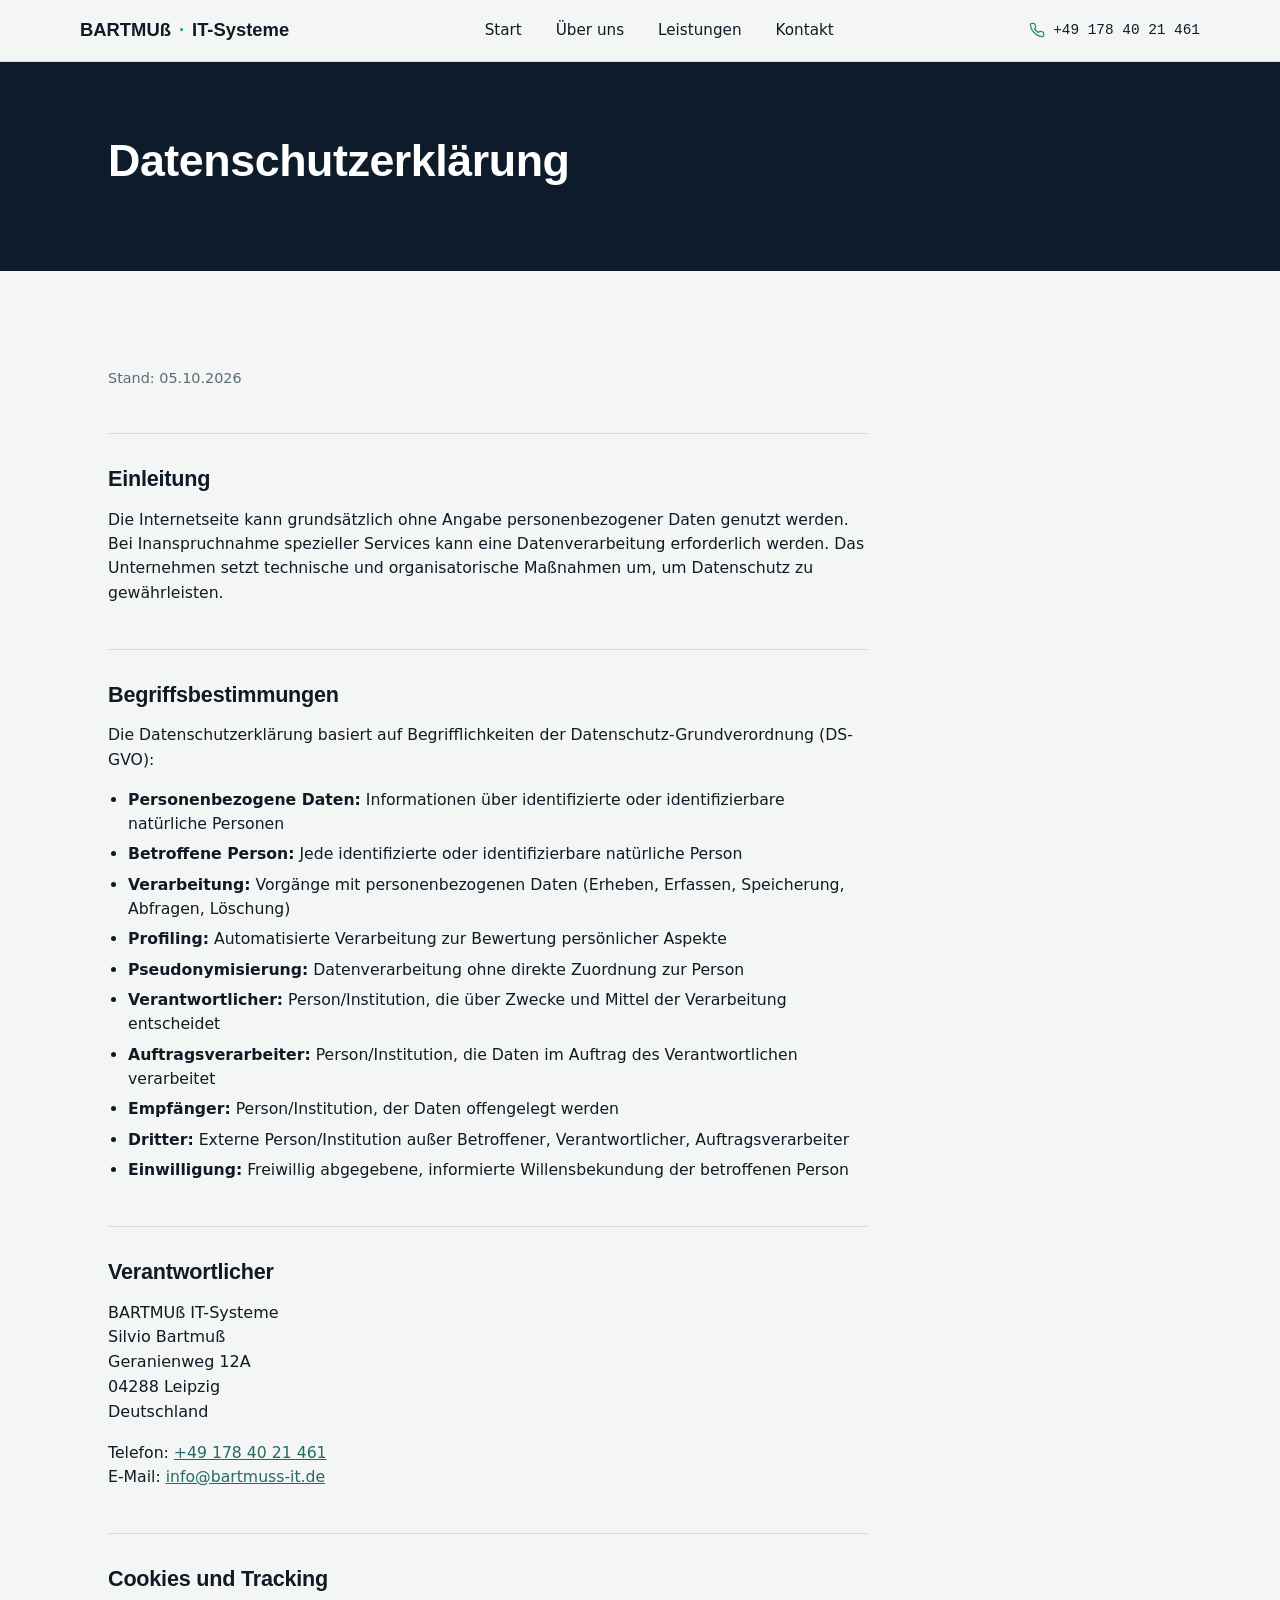
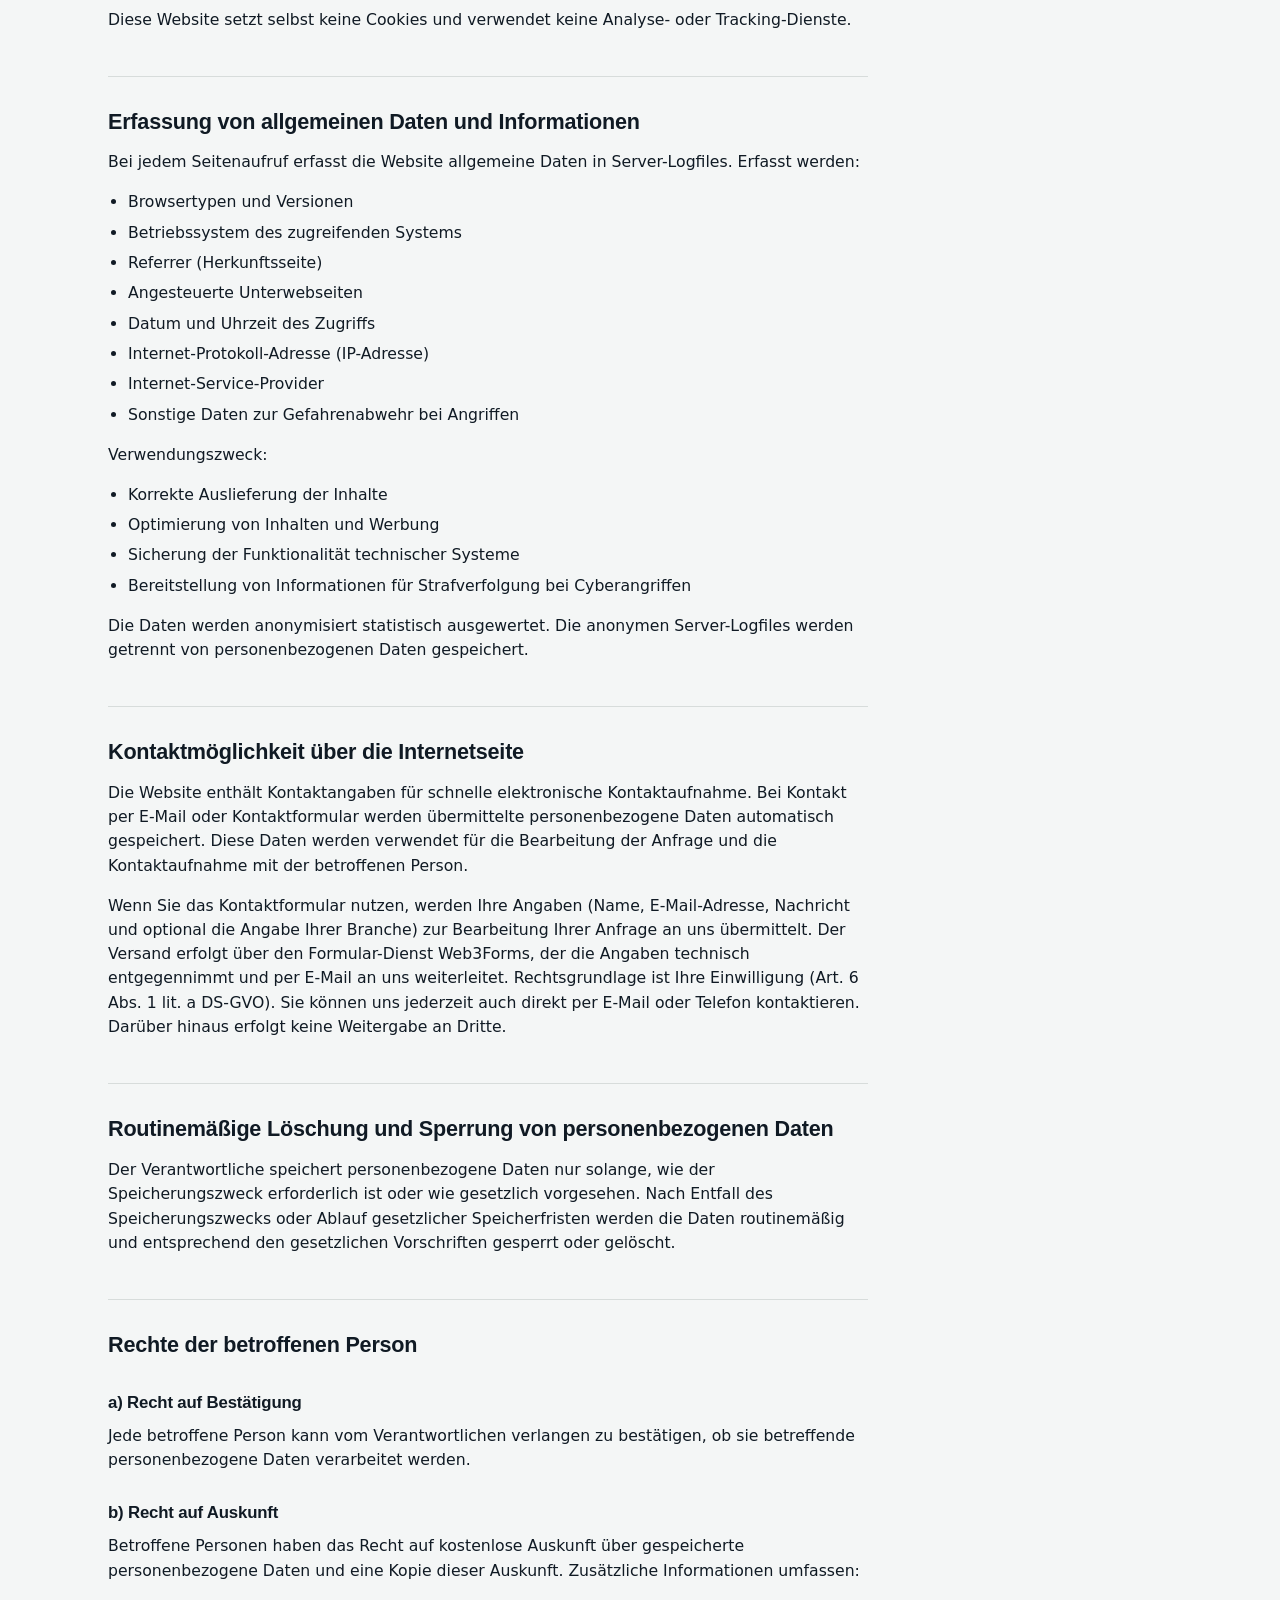
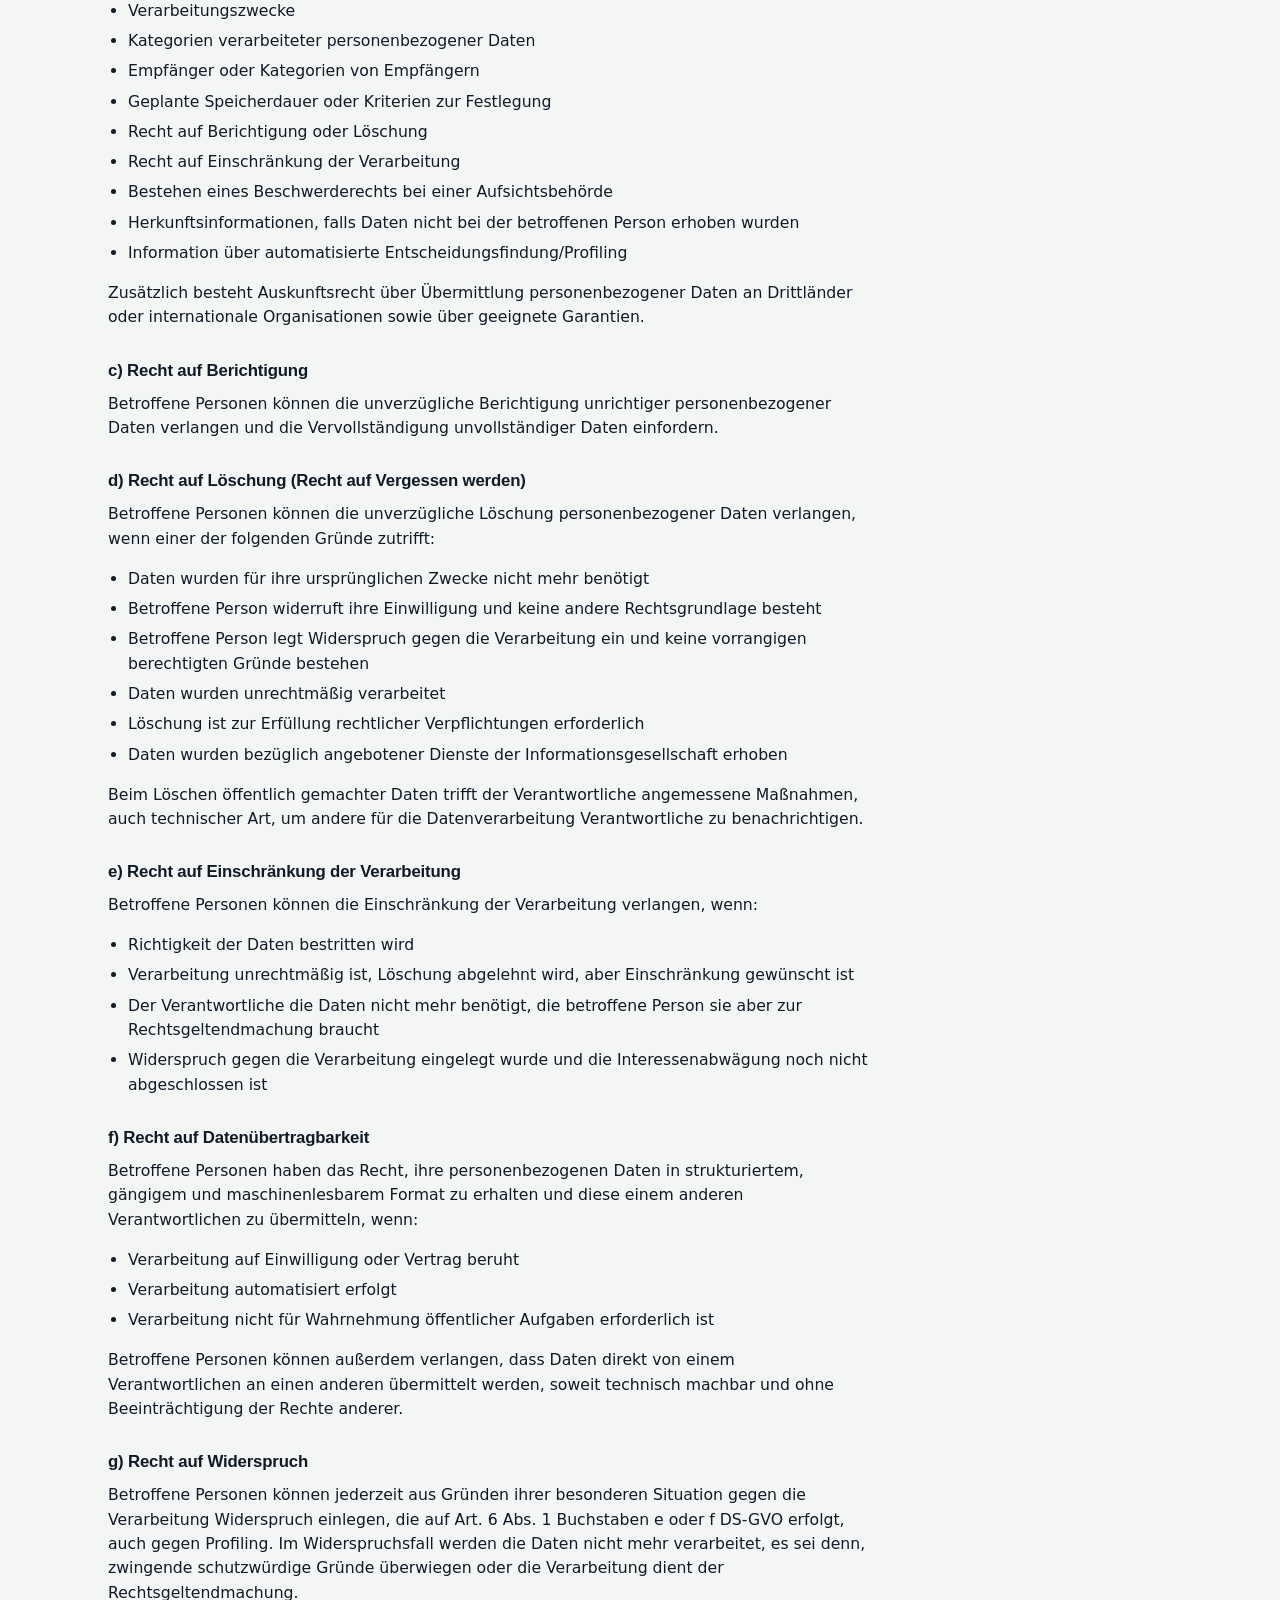
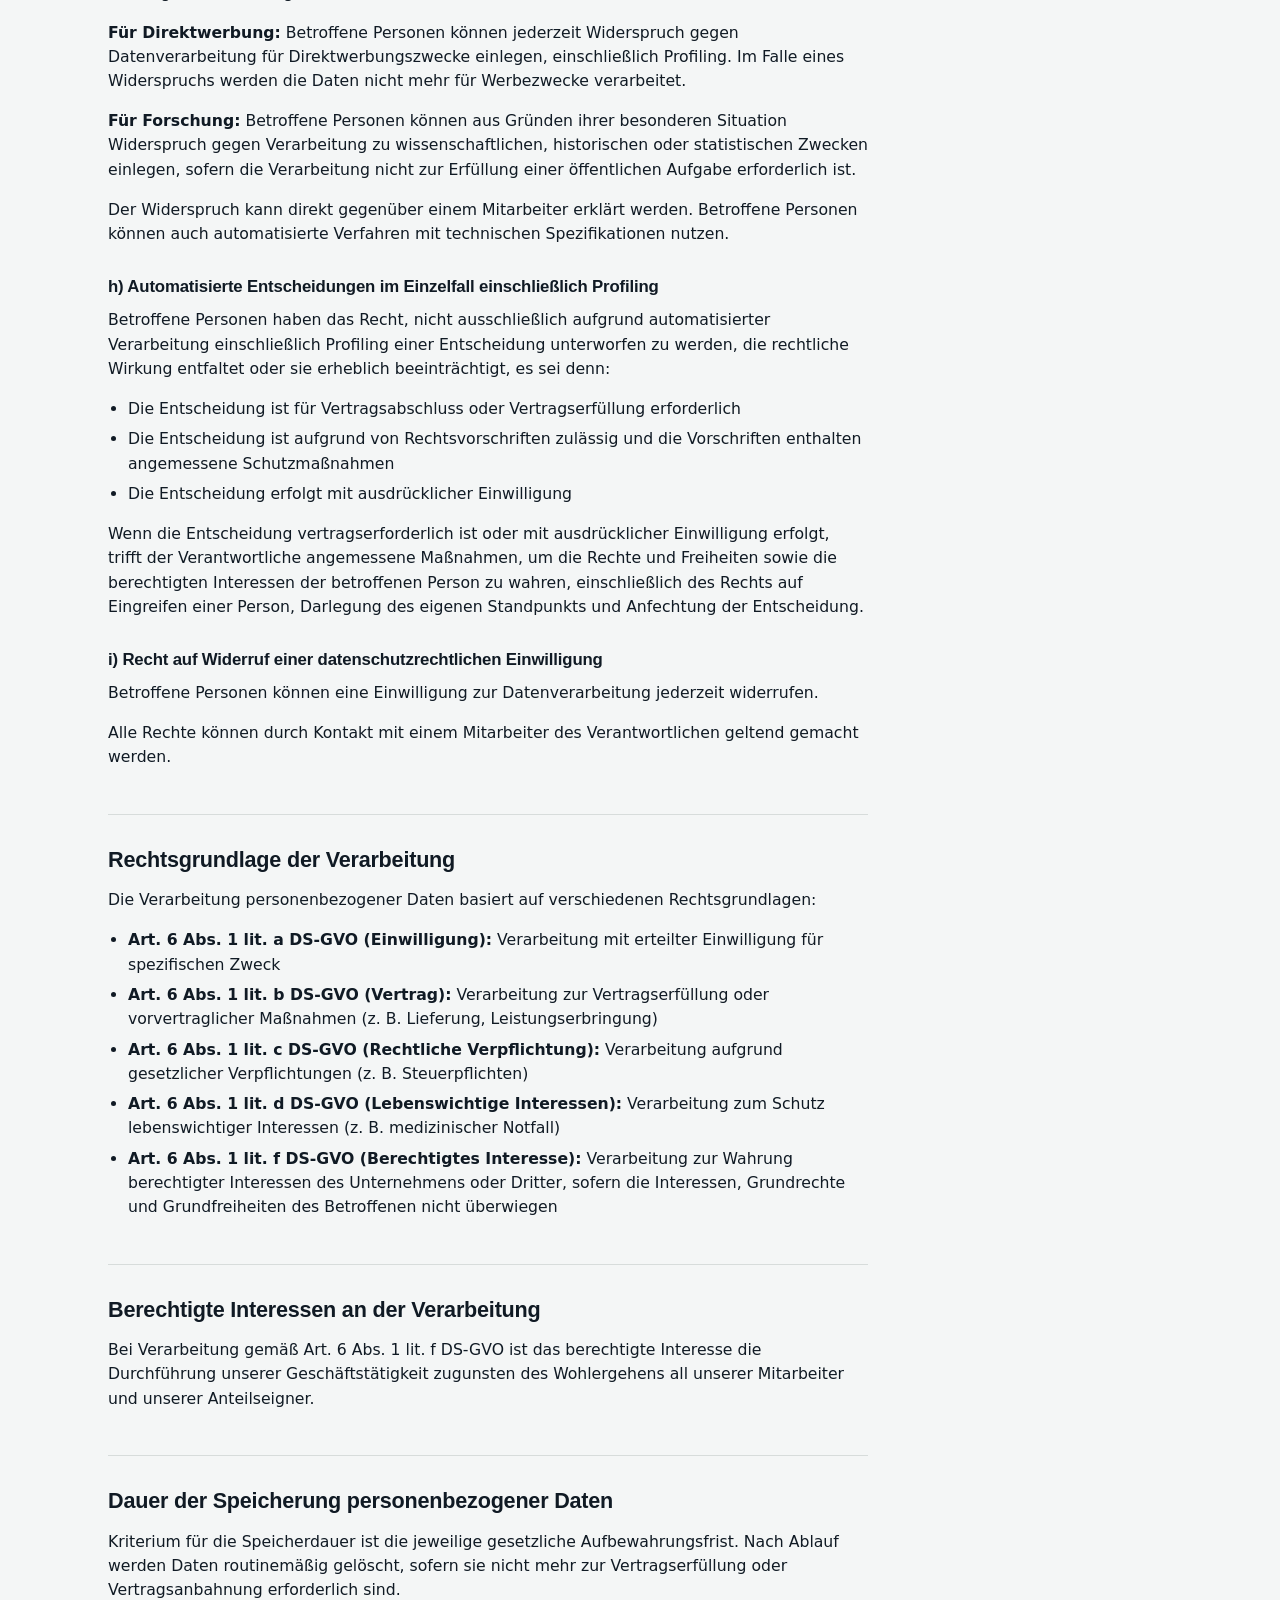
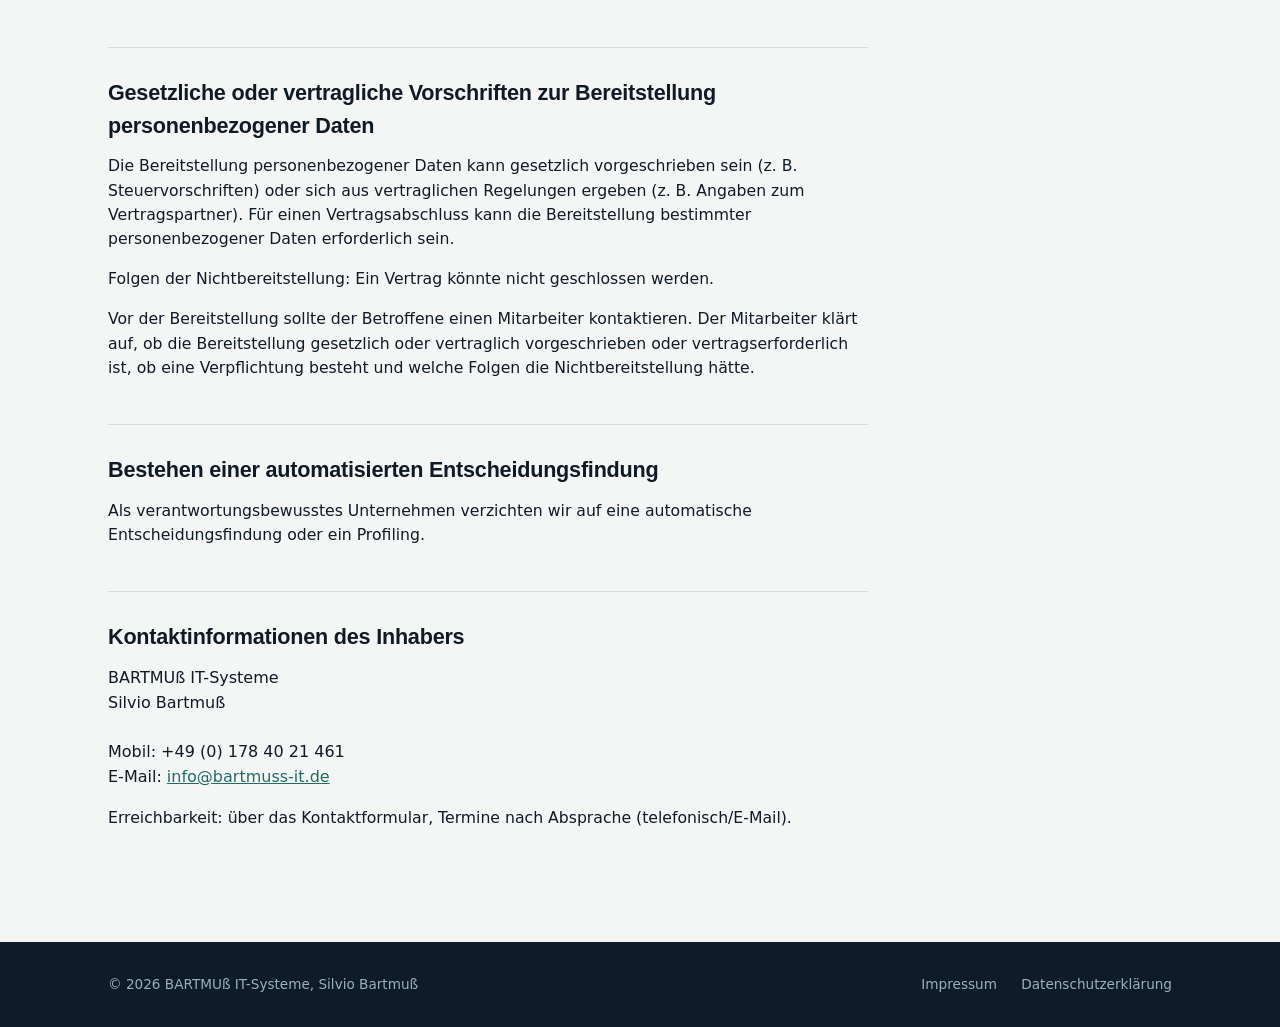
==== datenschutz.html @ df37d7ed "Add contact form, Impressum and Datenschutz pages, focus on care services and trades - Contact form " ====
<!DOCTYPE html>
<html lang="de">
<head>
<meta charset="UTF-8">
<meta name="viewport" content="width=device-width, initial-scale=1.0">
<title>Datenschutzerklärung | BARTMUß IT-Systeme</title>
<meta name="description" content="Datenschutzerklärung von BARTMUß IT-Systeme, Silvio Bartmuß, Leipzig.">
<link rel="stylesheet" href="style.css">
</head>
<body>

<header>
  <div class="wrap nav-row">
    <a href="index.html" class="brand">BARTMUß<span>·</span>IT-Systeme</a>
    <nav id="nav" aria-label="Hauptmenü">
      <ul>
        <li><a href="index.html">Start</a></li>
        <li><a href="ueber.html">Über uns</a></li>
        <li><a href="leistungen.html">Leistungen</a></li>
        <li><a href="kontakt.html">Kontakt</a></li>
      </ul>
    </nav>
    <a class="nav-phone" href="tel:+4917840214611">
      <svg viewBox="0 0 24 24" fill="none" stroke-width="2" stroke-linecap="round" stroke-linejoin="round"><path d="M22 16.92v3a2 2 0 0 1-2.18 2 19.79 19.79 0 0 1-8.63-3.07 19.5 19.5 0 0 1-6-6 19.79 19.79 0 0 1-3.07-8.67A2 2 0 0 1 4.11 2h3a2 2 0 0 1 2 1.72c.127.96.361 1.903.7 2.81a2 2 0 0 1-.45 2.11L8.09 9.91a16 16 0 0 0 6 6l1.27-1.27a2 2 0 0 1 2.11-.45c.907.339 1.85.573 2.81.7A2 2 0 0 1 22 16.92z"/></svg>
      +49 178 40 21 461
    </a>
    <button class="burger" id="burger" aria-label="Menü öffnen" aria-expanded="false" aria-controls="nav"><span></span><span></span><span></span></button>
  </div>
</header>

<main>
<div class="page-head">
  <div class="wrap">
    <h1>Datenschutzerklärung</h1>
  </div>
</div>

<section>
  <div class="wrap">
    <div class="legal">
      <p class="stand">Stand: 05.10.2026</p>

      <h2>Einleitung</h2>
      <p>Die Internetseite kann grundsätzlich ohne Angabe personenbezogener Daten genutzt werden. Bei Inanspruchnahme spezieller Services kann eine Datenverarbeitung erforderlich werden. Das Unternehmen setzt technische und organisatorische Maßnahmen um, um Datenschutz zu gewährleisten.</p>

      <h2>Begriffsbestimmungen</h2>
      <p>Die Datenschutzerklärung basiert auf Begrifflichkeiten der Datenschutz-Grundverordnung (DS-GVO):</p>
      <ul>
        <li><strong>Personenbezogene Daten:</strong> Informationen über identifizierte oder identifizierbare natürliche Personen</li>
        <li><strong>Betroffene Person:</strong> Jede identifizierte oder identifizierbare natürliche Person</li>
        <li><strong>Verarbeitung:</strong> Vorgänge mit personenbezogenen Daten (Erheben, Erfassen, Speicherung, Abfragen, Löschung)</li>
        <li><strong>Profiling:</strong> Automatisierte Verarbeitung zur Bewertung persönlicher Aspekte</li>
        <li><strong>Pseudonymisierung:</strong> Datenverarbeitung ohne direkte Zuordnung zur Person</li>
        <li><strong>Verantwortlicher:</strong> Person/Institution, die über Zwecke und Mittel der Verarbeitung entscheidet</li>
        <li><strong>Auftragsverarbeiter:</strong> Person/Institution, die Daten im Auftrag des Verantwortlichen verarbeitet</li>
        <li><strong>Empfänger:</strong> Person/Institution, der Daten offengelegt werden</li>
        <li><strong>Dritter:</strong> Externe Person/Institution außer Betroffener, Verantwortlicher, Auftragsverarbeiter</li>
        <li><strong>Einwilligung:</strong> Freiwillig abgegebene, informierte Willensbekundung der betroffenen Person</li>
      </ul>

      <h2>Verantwortlicher</h2>
      <address>
        BARTMUß IT-Systeme<br>
        Silvio Bartmuß<br>
        Geranienweg 12A<br>
        04288 Leipzig<br>
        Deutschland
      </address>
      <p>Telefon: <a href="tel:+4917840214611">+49 178 40 21 461</a><br>
      E-Mail: <a href="mailto:info@bartmuss-it.de">info@bartmuss-it.de</a></p>

      <h2>Cookies und Tracking</h2>
      <p>Diese Website setzt selbst keine Cookies und verwendet keine Analyse- oder Tracking-Dienste.</p>

      <h2>Erfassung von allgemeinen Daten und Informationen</h2>
      <p>Bei jedem Seitenaufruf erfasst die Website allgemeine Daten in Server-Logfiles. Erfasst werden:</p>
      <ul>
        <li>Browsertypen und Versionen</li>
        <li>Betriebssystem des zugreifenden Systems</li>
        <li>Referrer (Herkunftsseite)</li>
        <li>Angesteuerte Unterwebseiten</li>
        <li>Datum und Uhrzeit des Zugriffs</li>
        <li>Internet-Protokoll-Adresse (IP-Adresse)</li>
        <li>Internet-Service-Provider</li>
        <li>Sonstige Daten zur Gefahrenabwehr bei Angriffen</li>
      </ul>
      <p>Verwendungszweck:</p>
      <ul>
        <li>Korrekte Auslieferung der Inhalte</li>
        <li>Optimierung von Inhalten und Werbung</li>
        <li>Sicherung der Funktionalität technischer Systeme</li>
        <li>Bereitstellung von Informationen für Strafverfolgung bei Cyberangriffen</li>
      </ul>
      <p>Die Daten werden anonymisiert statistisch ausgewertet. Die anonymen Server-Logfiles werden getrennt von personenbezogenen Daten gespeichert.</p>

      <h2>Kontaktmöglichkeit über die Internetseite</h2>
      <p>Die Website enthält Kontaktangaben für schnelle elektronische Kontaktaufnahme. Bei Kontakt per E-Mail oder Kontaktformular werden übermittelte personenbezogene Daten automatisch gespeichert. Diese Daten werden verwendet für die Bearbeitung der Anfrage und die Kontaktaufnahme mit der betroffenen Person.</p>
      <p>Wenn Sie das Kontaktformular nutzen, werden Ihre Angaben (Name, E-Mail-Adresse, Nachricht und optional die Angabe Ihrer Branche) zur Bearbeitung Ihrer Anfrage an uns übermittelt. Der Versand erfolgt über den Formular-Dienst Web3Forms, der die Angaben technisch entgegennimmt und per E-Mail an uns weiterleitet. Rechtsgrundlage ist Ihre Einwilligung (Art. 6 Abs. 1 lit. a DS-GVO). Sie können uns jederzeit auch direkt per E-Mail oder Telefon kontaktieren. Darüber hinaus erfolgt keine Weitergabe an Dritte.</p>

      <h2>Routinemäßige Löschung und Sperrung von personenbezogenen Daten</h2>
      <p>Der Verantwortliche speichert personenbezogene Daten nur solange, wie der Speicherungszweck erforderlich ist oder wie gesetzlich vorgesehen. Nach Entfall des Speicherungszwecks oder Ablauf gesetzlicher Speicherfristen werden die Daten routinemäßig und entsprechend den gesetzlichen Vorschriften gesperrt oder gelöscht.</p>

      <h2>Rechte der betroffenen Person</h2>

      <h3>a) Recht auf Bestätigung</h3>
      <p>Jede betroffene Person kann vom Verantwortlichen verlangen zu bestätigen, ob sie betreffende personenbezogene Daten verarbeitet werden.</p>

      <h3>b) Recht auf Auskunft</h3>
      <p>Betroffene Personen haben das Recht auf kostenlose Auskunft über gespeicherte personenbezogene Daten und eine Kopie dieser Auskunft. Zusätzliche Informationen umfassen:</p>
      <ul>
        <li>Verarbeitungszwecke</li>
        <li>Kategorien verarbeiteter personenbezogener Daten</li>
        <li>Empfänger oder Kategorien von Empfängern</li>
        <li>Geplante Speicherdauer oder Kriterien zur Festlegung</li>
        <li>Recht auf Berichtigung oder Löschung</li>
        <li>Recht auf Einschränkung der Verarbeitung</li>
        <li>Bestehen eines Beschwerderechts bei einer Aufsichtsbehörde</li>
        <li>Herkunftsinformationen, falls Daten nicht bei der betroffenen Person erhoben wurden</li>
        <li>Information über automatisierte Entscheidungsfindung/Profiling</li>
      </ul>
      <p>Zusätzlich besteht Auskunftsrecht über Übermittlung personenbezogener Daten an Drittländer oder internationale Organisationen sowie über geeignete Garantien.</p>

      <h3>c) Recht auf Berichtigung</h3>
      <p>Betroffene Personen können die unverzügliche Berichtigung unrichtiger personenbezogener Daten verlangen und die Vervollständigung unvollständiger Daten einfordern.</p>

      <h3>d) Recht auf Löschung (Recht auf Vergessen werden)</h3>
      <p>Betroffene Personen können die unverzügliche Löschung personenbezogener Daten verlangen, wenn einer der folgenden Gründe zutrifft:</p>
      <ul>
        <li>Daten wurden für ihre ursprünglichen Zwecke nicht mehr benötigt</li>
        <li>Betroffene Person widerruft ihre Einwilligung und keine andere Rechtsgrundlage besteht</li>
        <li>Betroffene Person legt Widerspruch gegen die Verarbeitung ein und keine vorrangigen berechtigten Gründe bestehen</li>
        <li>Daten wurden unrechtmäßig verarbeitet</li>
        <li>Löschung ist zur Erfüllung rechtlicher Verpflichtungen erforderlich</li>
        <li>Daten wurden bezüglich angebotener Dienste der Informationsgesellschaft erhoben</li>
      </ul>
      <p>Beim Löschen öffentlich gemachter Daten trifft der Verantwortliche angemessene Maßnahmen, auch technischer Art, um andere für die Datenverarbeitung Verantwortliche zu benachrichtigen.</p>

      <h3>e) Recht auf Einschränkung der Verarbeitung</h3>
      <p>Betroffene Personen können die Einschränkung der Verarbeitung verlangen, wenn:</p>
      <ul>
        <li>Richtigkeit der Daten bestritten wird</li>
        <li>Verarbeitung unrechtmäßig ist, Löschung abgelehnt wird, aber Einschränkung gewünscht ist</li>
        <li>Der Verantwortliche die Daten nicht mehr benötigt, die betroffene Person sie aber zur Rechtsgeltendmachung braucht</li>
        <li>Widerspruch gegen die Verarbeitung eingelegt wurde und die Interessenabwägung noch nicht abgeschlossen ist</li>
      </ul>

      <h3>f) Recht auf Datenübertragbarkeit</h3>
      <p>Betroffene Personen haben das Recht, ihre personenbezogenen Daten in strukturiertem, gängigem und maschinenlesbarem Format zu erhalten und diese einem anderen Verantwortlichen zu übermitteln, wenn:</p>
      <ul>
        <li>Verarbeitung auf Einwilligung oder Vertrag beruht</li>
        <li>Verarbeitung automatisiert erfolgt</li>
        <li>Verarbeitung nicht für Wahrnehmung öffentlicher Aufgaben erforderlich ist</li>
      </ul>
      <p>Betroffene Personen können außerdem verlangen, dass Daten direkt von einem Verantwortlichen an einen anderen übermittelt werden, soweit technisch machbar und ohne Beeinträchtigung der Rechte anderer.</p>

      <h3>g) Recht auf Widerspruch</h3>
      <p>Betroffene Personen können jederzeit aus Gründen ihrer besonderen Situation gegen die Verarbeitung Widerspruch einlegen, die auf Art. 6 Abs. 1 Buchstaben e oder f DS-GVO erfolgt, auch gegen Profiling. Im Widerspruchsfall werden die Daten nicht mehr verarbeitet, es sei denn, zwingende schutzwürdige Gründe überwiegen oder die Verarbeitung dient der Rechtsgeltendmachung.</p>
      <p><strong>Für Direktwerbung:</strong> Betroffene Personen können jederzeit Widerspruch gegen Datenverarbeitung für Direktwerbungszwecke einlegen, einschließlich Profiling. Im Falle eines Widerspruchs werden die Daten nicht mehr für Werbezwecke verarbeitet.</p>
      <p><strong>Für Forschung:</strong> Betroffene Personen können aus Gründen ihrer besonderen Situation Widerspruch gegen Verarbeitung zu wissenschaftlichen, historischen oder statistischen Zwecken einlegen, sofern die Verarbeitung nicht zur Erfüllung einer öffentlichen Aufgabe erforderlich ist.</p>
      <p>Der Widerspruch kann direkt gegenüber einem Mitarbeiter erklärt werden. Betroffene Personen können auch automatisierte Verfahren mit technischen Spezifikationen nutzen.</p>

      <h3>h) Automatisierte Entscheidungen im Einzelfall einschließlich Profiling</h3>
      <p>Betroffene Personen haben das Recht, nicht ausschließlich aufgrund automatisierter Verarbeitung einschließlich Profiling einer Entscheidung unterworfen zu werden, die rechtliche Wirkung entfaltet oder sie erheblich beeinträchtigt, es sei denn:</p>
      <ul>
        <li>Die Entscheidung ist für Vertragsabschluss oder Vertragserfüllung erforderlich</li>
        <li>Die Entscheidung ist aufgrund von Rechtsvorschriften zulässig und die Vorschriften enthalten angemessene Schutzmaßnahmen</li>
        <li>Die Entscheidung erfolgt mit ausdrücklicher Einwilligung</li>
      </ul>
      <p>Wenn die Entscheidung vertragserforderlich ist oder mit ausdrücklicher Einwilligung erfolgt, trifft der Verantwortliche angemessene Maßnahmen, um die Rechte und Freiheiten sowie die berechtigten Interessen der betroffenen Person zu wahren, einschließlich des Rechts auf Eingreifen einer Person, Darlegung des eigenen Standpunkts und Anfechtung der Entscheidung.</p>

      <h3>i) Recht auf Widerruf einer datenschutzrechtlichen Einwilligung</h3>
      <p>Betroffene Personen können eine Einwilligung zur Datenverarbeitung jederzeit widerrufen.</p>
      <p>Alle Rechte können durch Kontakt mit einem Mitarbeiter des Verantwortlichen geltend gemacht werden.</p>

      <h2>Rechtsgrundlage der Verarbeitung</h2>
      <p>Die Verarbeitung personenbezogener Daten basiert auf verschiedenen Rechtsgrundlagen:</p>
      <ul>
        <li><strong>Art. 6 Abs. 1 lit. a DS-GVO (Einwilligung):</strong> Verarbeitung mit erteilter Einwilligung für spezifischen Zweck</li>
        <li><strong>Art. 6 Abs. 1 lit. b DS-GVO (Vertrag):</strong> Verarbeitung zur Vertragserfüllung oder vorvertraglicher Maßnahmen (z. B. Lieferung, Leistungserbringung)</li>
        <li><strong>Art. 6 Abs. 1 lit. c DS-GVO (Rechtliche Verpflichtung):</strong> Verarbeitung aufgrund gesetzlicher Verpflichtungen (z. B. Steuerpflichten)</li>
        <li><strong>Art. 6 Abs. 1 lit. d DS-GVO (Lebenswichtige Interessen):</strong> Verarbeitung zum Schutz lebenswichtiger Interessen (z. B. medizinischer Notfall)</li>
        <li><strong>Art. 6 Abs. 1 lit. f DS-GVO (Berechtigtes Interesse):</strong> Verarbeitung zur Wahrung berechtigter Interessen des Unternehmens oder Dritter, sofern die Interessen, Grundrechte und Grundfreiheiten des Betroffenen nicht überwiegen</li>
      </ul>

      <h2>Berechtigte Interessen an der Verarbeitung</h2>
      <p>Bei Verarbeitung gemäß Art. 6 Abs. 1 lit. f DS-GVO ist das berechtigte Interesse die Durchführung unserer Geschäftstätigkeit zugunsten des Wohlergehens all unserer Mitarbeiter und unserer Anteilseigner.</p>

      <h2>Dauer der Speicherung personenbezogener Daten</h2>
      <p>Kriterium für die Speicherdauer ist die jeweilige gesetzliche Aufbewahrungsfrist. Nach Ablauf werden Daten routinemäßig gelöscht, sofern sie nicht mehr zur Vertragserfüllung oder Vertragsanbahnung erforderlich sind.</p>

      <h2>Gesetzliche oder vertragliche Vorschriften zur Bereitstellung personenbezogener Daten</h2>
      <p>Die Bereitstellung personenbezogener Daten kann gesetzlich vorgeschrieben sein (z. B. Steuervorschriften) oder sich aus vertraglichen Regelungen ergeben (z. B. Angaben zum Vertragspartner). Für einen Vertragsabschluss kann die Bereitstellung bestimmter personenbezogener Daten erforderlich sein.</p>
      <p>Folgen der Nichtbereitstellung: Ein Vertrag könnte nicht geschlossen werden.</p>
      <p>Vor der Bereitstellung sollte der Betroffene einen Mitarbeiter kontaktieren. Der Mitarbeiter klärt auf, ob die Bereitstellung gesetzlich oder vertraglich vorgeschrieben oder vertragserforderlich ist, ob eine Verpflichtung besteht und welche Folgen die Nichtbereitstellung hätte.</p>

      <h2>Bestehen einer automatisierten Entscheidungsfindung</h2>
      <p>Als verantwortungsbewusstes Unternehmen verzichten wir auf eine automatische Entscheidungsfindung oder ein Profiling.</p>

      <h2>Kontaktinformationen des Inhabers</h2>
      <address>
        BARTMUß IT-Systeme<br>
        Silvio Bartmuß<br><br>
        Mobil: +49 (0) 178 40 21 461<br>
        E-Mail: <a href="mailto:info@bartmuss-it.de">info@bartmuss-it.de</a>
      </address>
      <p>Erreichbarkeit: über das Kontaktformular, Termine nach Absprache (telefonisch/E-Mail).</p>
    </div>
  </div>
</section>
</main>

<footer>
  <div class="wrap">
    <div>© <span id="year"></span> BARTMUß IT-Systeme, Silvio Bartmuß</div>
    <div>
      <a href="impressum.html">Impressum</a>
      <a href="datenschutz.html">Datenschutzerklärung</a>
    </div>
  </div>
</footer>

<script src="main.js"></script>
</body>
</html>
---- style.css ----
:root{
  --ink:#101a24;
  --navy:#0d1b2a;
  --navy-2:#152a3d;
  --paper:#f4f6f6;
  --paper-2:#e8ebea;
  --line:#d7dcdb;
  --line-dark:#2a3c4d;
  --teal:#2f8f86;
  --teal-dark:#236b64;
  --amber:#d6893a;
  --white:#ffffff;
  --muted:#5b6b74;
  --muted-inv:#9db0bb;
}
*{box-sizing:border-box;}
html{scroll-behavior:smooth;}
body{
  margin:0;
  background:var(--paper);
  color:var(--ink);
  font-family:'IBM Plex Sans','Segoe UI',system-ui,sans-serif;
  -webkit-font-smoothing:antialiased;
  line-height:1.55;
}
h1,h2,h3,h4{
  font-family:'Space Grotesk','IBM Plex Sans',sans-serif;
  margin:0 0 .4em 0;
  font-weight:600;
  letter-spacing:-0.01em;
}
p{margin:0 0 1em 0; color:var(--muted); max-width:62ch;}
a{color:inherit;}
.mono{font-family:'IBM Plex Mono',monospace;}
img{max-width:100%; display:block;}
.wrap{max-width:1120px; margin:0 auto; padding:0 28px;}
@media (max-width:640px){ .wrap{padding:0 20px;} }

/* ---------- Header ---------- */
header{
  position:sticky; top:0; z-index:100;
  background:rgba(244,246,246,0.94);
  backdrop-filter:blur(8px);
  border-bottom:1px solid var(--line);
}
.nav-row{display:flex; align-items:center; justify-content:space-between; padding:16px 0;}
.brand{
  display:flex; align-items:baseline; gap:8px;
  font-family:'Space Grotesk',sans-serif;
  font-weight:700; font-size:1.15rem; text-decoration:none; color:var(--ink);
}
.brand span{color:var(--teal);}
nav ul{list-style:none; display:flex; gap:34px; margin:0; padding:0;}
nav a{
  text-decoration:none; color:var(--ink); font-size:.95rem; font-weight:500;
  padding-bottom:4px; border-bottom:2px solid transparent;
  transition:border-color .2s ease;
}
nav a:hover{border-color:var(--teal);}
nav a[aria-current="page"]{border-color:var(--teal); font-weight:600;}
.nav-phone{
  display:flex; align-items:center; gap:8px;
  font-family:'IBM Plex Mono',monospace; font-size:.9rem;
  color:var(--navy); text-decoration:none;
}
.nav-phone svg{width:16px; height:16px; stroke:var(--teal);}
.burger{display:none; background:none; border:none; cursor:pointer; padding:6px;}
.burger span{display:block; width:24px; height:2px; background:var(--ink); margin:5px 0;}
@media (max-width:820px){
  nav{position:absolute; top:100%; left:0; right:0; background:var(--paper);
      border-bottom:1px solid var(--line); display:none;}
  nav.open{display:block;}
  nav ul{flex-direction:column; gap:0; padding:8px 28px 20px;}
  nav a{display:block; padding:12px 0; border-bottom:1px solid var(--line);}
  nav a[aria-current="page"]{border-bottom-color:var(--teal);}
  .nav-phone{display:none;}
  .burger{display:block;}
}
a:focus-visible, button:focus-visible, input:focus-visible, textarea:focus-visible{
  outline:2px solid var(--teal); outline-offset:2px;
}

/* ---------- Buttons ---------- */
.btn{
  display:inline-block; padding:13px 26px; border-radius:3px;
  font-weight:600; font-size:.95rem; text-decoration:none;
  transition:background .2s ease, border-color .2s ease, color .2s ease;
}
.btn-primary{background:var(--amber); color:var(--navy);}
.btn-primary:hover{background:#e6994a;}
.btn-ghost{border:1px solid var(--line-dark); color:var(--white);}
.btn-ghost:hover{border-color:var(--teal); color:var(--teal);}
.cta-row{display:flex; gap:16px; margin-top:30px; flex-wrap:wrap;}

/* ---------- Hero (Start) ---------- */
.hero{background:var(--navy); color:var(--white); overflow:hidden;}
.hero .wrap{
  display:grid; grid-template-columns:1.1fr .9fr; gap:40px;
  align-items:center; padding-top:88px; padding-bottom:88px;
}
@media (max-width:900px){ .hero .wrap{grid-template-columns:1fr;} }
.kicker{font-family:'IBM Plex Mono',monospace; font-size:.85rem; color:var(--muted-inv); margin-bottom:18px;}
.hero h1{font-size:clamp(2.1rem,4vw,3.1rem); line-height:1.12; color:var(--white);}
.hero p.lead{color:var(--muted-inv); font-size:1.08rem; max-width:48ch; margin-top:16px;}
.node-graphic{width:100%; height:auto;}

/* ---------- Page head (Unterseiten) ---------- */
.page-head{background:var(--navy); color:var(--white);}
.page-head .wrap{padding-top:64px; padding-bottom:64px;}
.page-head h1{font-size:clamp(2rem,3.6vw,2.8rem); color:var(--white); margin-bottom:12px;}
.page-head p{color:var(--muted-inv); font-size:1.05rem; max-width:60ch; margin:0;}
.page-head .kicker{margin-bottom:14px;}

/* ---------- Themen-Teaser (Start) ---------- */
.topics{background:var(--navy-2); border-top:1px solid var(--line-dark);}
.topics .wrap{display:grid; grid-template-columns:repeat(3,1fr); gap:0;}
.topic{padding:34px 28px; border-right:1px solid var(--line-dark); color:var(--white);}
.topic:last-child{border-right:none;}
.topic .label{font-family:'IBM Plex Mono',monospace; font-size:.8rem; color:var(--teal);}
.topic h3{color:var(--white); font-size:1.25rem; margin:10px 0 4px;}
.topic h4{color:var(--amber); font-size:1rem; margin:0 0 16px; font-weight:500;}
.topic ul{list-style:none; margin:0; padding:0;}
.topic li{color:var(--muted-inv); font-size:.92rem; padding:7px 0 7px 18px; position:relative; border-top:1px solid var(--line-dark);}
.topic li:before{content:""; position:absolute; left:0; top:17px; width:8px; height:1px; background:var(--teal);}
@media (max-width:900px){
  .topics .wrap{grid-template-columns:1fr;}
  .topic{border-right:none; border-bottom:1px solid var(--line-dark);}
  .topic:last-child{border-bottom:none;}
}

/* ---------- Sections ---------- */
section{padding:96px 0;}
.section-head{max-width:640px; margin-bottom:52px;}
.section-head .kicker{color:var(--teal-dark);}
.section-head h2{font-size:clamp(1.7rem,3vw,2.3rem);}

/* Problem-Raster */
.problem-grid{
  display:grid; grid-template-columns:repeat(4,1fr); gap:1px;
  background:var(--line); border:1px solid var(--line);
}
.problem-item{background:var(--paper); padding:28px 24px;}
.problem-item h3{font-size:1.02rem; margin-bottom:8px;}
.problem-item p{font-size:.9rem; margin:0;}
@media (max-width:900px){ .problem-grid{grid-template-columns:1fr 1fr;} }
@media (max-width:560px){ .problem-grid{grid-template-columns:1fr;} }

/* Service-Karten */
.services-grid{
  display:grid; grid-template-columns:repeat(2,1fr); gap:1px;
  background:var(--line); border:1px solid var(--line);
}
@media (max-width:700px){ .services-grid{grid-template-columns:1fr;} }
.service-card{
  background:var(--paper); padding:32px;
  border-left:3px solid transparent;
  transition:border-color .2s ease, background .2s ease;
}
.service-card:hover{border-left-color:var(--teal); background:var(--white);}
.service-card h3{font-size:1.15rem; margin-bottom:10px;}
.service-card svg{width:26px; height:26px; stroke:var(--teal); margin-bottom:16px;}
.service-card p{margin:0;}

/* Warum-Sektion */
.why{background:var(--navy); color:var(--white);}
.why h2{color:var(--white); font-size:clamp(1.7rem,3vw,2.3rem);}
.why .kicker{color:var(--muted-inv);}
.why p{color:var(--muted-inv); font-size:1.05rem; max-width:68ch;}

/* Listen */
.check-list{columns:2; column-gap:40px; list-style:none; margin:0; padding:0;}
@media (max-width:700px){ .check-list{columns:1;} }
.check-list li{
  padding:10px 0 10px 22px; position:relative; break-inside:avoid;
  border-bottom:1px solid var(--line); color:var(--ink); font-size:.95rem;
}
.check-list li:before{content:""; position:absolute; left:0; top:19px; width:8px; height:1px; background:var(--teal);}

/* Leistungen-Seite */
.service-block{display:grid; grid-template-columns:.8fr 1.2fr; gap:48px; padding:44px 0; border-top:1px solid var(--line);}
.service-block:first-of-type{border-top:none; padding-top:0;}
.service-block h2{font-size:1.5rem; margin-bottom:6px;}
.service-block .q{color:var(--teal-dark); font-weight:500; margin:0 0 4px;}
.service-block .claim{color:var(--ink); font-weight:500; margin:0;}
@media (max-width:760px){ .service-block{grid-template-columns:1fr; gap:16px;} }
.intro-text{max-width:70ch;}
.intro-text p{font-size:1.02rem;}

.audience-block{margin-top:72px;}
.audience-block + .audience-block{margin-top:72px;}
.audience-block h2{font-size:1.7rem; margin-bottom:12px;}
.audience-block > p{max-width:70ch; margin-bottom:28px;}
.audience-block .sub{font-family:'IBM Plex Mono',monospace; font-size:.8rem; color:var(--muted); margin:0 0 10px;}

/* Über uns */
.about-grid{display:grid; grid-template-columns:.8fr 1.2fr; gap:56px; align-items:start;}
@media (max-width:820px){ .about-grid{grid-template-columns:1fr;} }
.about-photo{
  width:100%; aspect-ratio:4/5; border-radius:2px; margin-bottom:20px; overflow:hidden;
  background:linear-gradient(160deg,var(--navy),var(--teal-dark));
  display:flex; align-items:flex-end; padding:20px; color:var(--white); position:relative;
}
.about-photo img{position:absolute; inset:0; width:100%; height:100%; object-fit:cover;}
.about-photo span{position:relative; font-size:.85rem;}
.badges{list-style:none; padding:0; margin:0; font-size:.92rem;}
.badges li{padding:10px 0; border-top:1px solid var(--line); color:var(--muted);}
.badges li:first-child{border-top:none;}
.badges strong{color:var(--ink); font-weight:600;}
.letter p{font-size:1.02rem; color:var(--ink); max-width:62ch;}
.letter .sign{margin-top:24px; color:var(--ink);}

/* Kontakt */
.contact-grid{display:grid; grid-template-columns:1fr 1fr; gap:56px;}
@media (max-width:820px){ .contact-grid{grid-template-columns:1fr;} }
.field{margin-bottom:18px;}
.field label{display:block; font-size:.82rem; font-family:'IBM Plex Mono',monospace; color:var(--muted); margin-bottom:6px;}
.field input,.field textarea{
  width:100%; border:1px solid var(--line-dark); background:var(--white);
  padding:12px 14px; font-family:inherit; font-size:.95rem; border-radius:2px; color:var(--ink);
}
.contact-info dl{margin:0;}
.contact-info dt{font-family:'IBM Plex Mono',monospace; font-size:.78rem; color:var(--muted); margin-top:22px;}
.contact-info dt:first-child{margin-top:0;}
.contact-info dd{margin:4px 0 0; font-size:1rem; color:var(--ink);}
.social-row{display:flex; gap:14px; margin-top:28px;}
.social-row a{
  width:38px; height:38px; border:1px solid var(--line-dark); border-radius:50%;
  display:flex; align-items:center; justify-content:center; text-decoration:none;
  transition:background .2s ease, border-color .2s ease;
}
.social-row a:hover{background:var(--teal); border-color:var(--teal);}
.social-row svg{width:17px; height:17px; stroke:var(--ink);}
.social-row a:hover svg{stroke:var(--white);}
.contact-bg{background:var(--paper-2);}

/* CTA-Band */
.cta-band{background:var(--paper-2); padding:64px 0;}
.cta-band .wrap{display:flex; justify-content:space-between; align-items:center; gap:24px; flex-wrap:wrap;}
.cta-band h2{font-size:1.5rem; margin:0;}

/* Rechtstexte */
.legal{max-width:760px;}
.legal h2{font-size:1.35rem; margin:44px 0 12px; padding-top:28px; border-top:1px solid var(--line);}
.legal h2:first-child{margin-top:0; padding-top:0; border-top:none;}
.legal h3{font-size:1.05rem; margin:28px 0 8px;}
.legal p{color:var(--ink); max-width:none; font-size:.98rem;}
.legal ul{margin:0 0 1em 0; padding-left:20px; color:var(--ink); font-size:.98rem;}
.legal li{margin-bottom:6px;}
.legal address{font-style:normal; color:var(--ink); margin-bottom:1em;}
.legal .stand{color:var(--muted); font-size:.9rem;}
.legal a{color:var(--teal-dark);}

/* Formular-Zusätze */
.field select{
  width:100%; border:1px solid var(--line-dark); background:var(--white);
  padding:12px 14px; font-family:inherit; font-size:.95rem; border-radius:2px; color:var(--ink);
}
.field-check{display:flex; gap:10px; align-items:flex-start; margin-bottom:20px;}
.field-check input{margin-top:4px; flex:0 0 auto;}
.field-check label{font-size:.88rem; color:var(--muted); font-family:inherit;}
.field-check a{color:var(--teal-dark);}
.hp{position:absolute; left:-9999px; width:1px; height:1px; overflow:hidden;}
.form-status{margin-top:14px; font-size:.92rem; display:none;}
.form-status.ok{display:block; color:var(--teal-dark);}
.form-status.err{display:block; color:#a8321f;}
button[disabled]{opacity:.6; cursor:wait;}

/* Footer */
footer{background:var(--navy); color:var(--muted-inv); padding:32px 0;}
footer .wrap{display:flex; justify-content:space-between; align-items:center; flex-wrap:wrap; gap:12px; font-size:.85rem;}
footer a{color:var(--muted-inv); text-decoration:none; margin-left:20px;}
footer a:hover{color:var(--white);}

@media (prefers-reduced-motion:reduce){
  html{scroll-behavior:auto;}
  *{transition:none !important;}
}
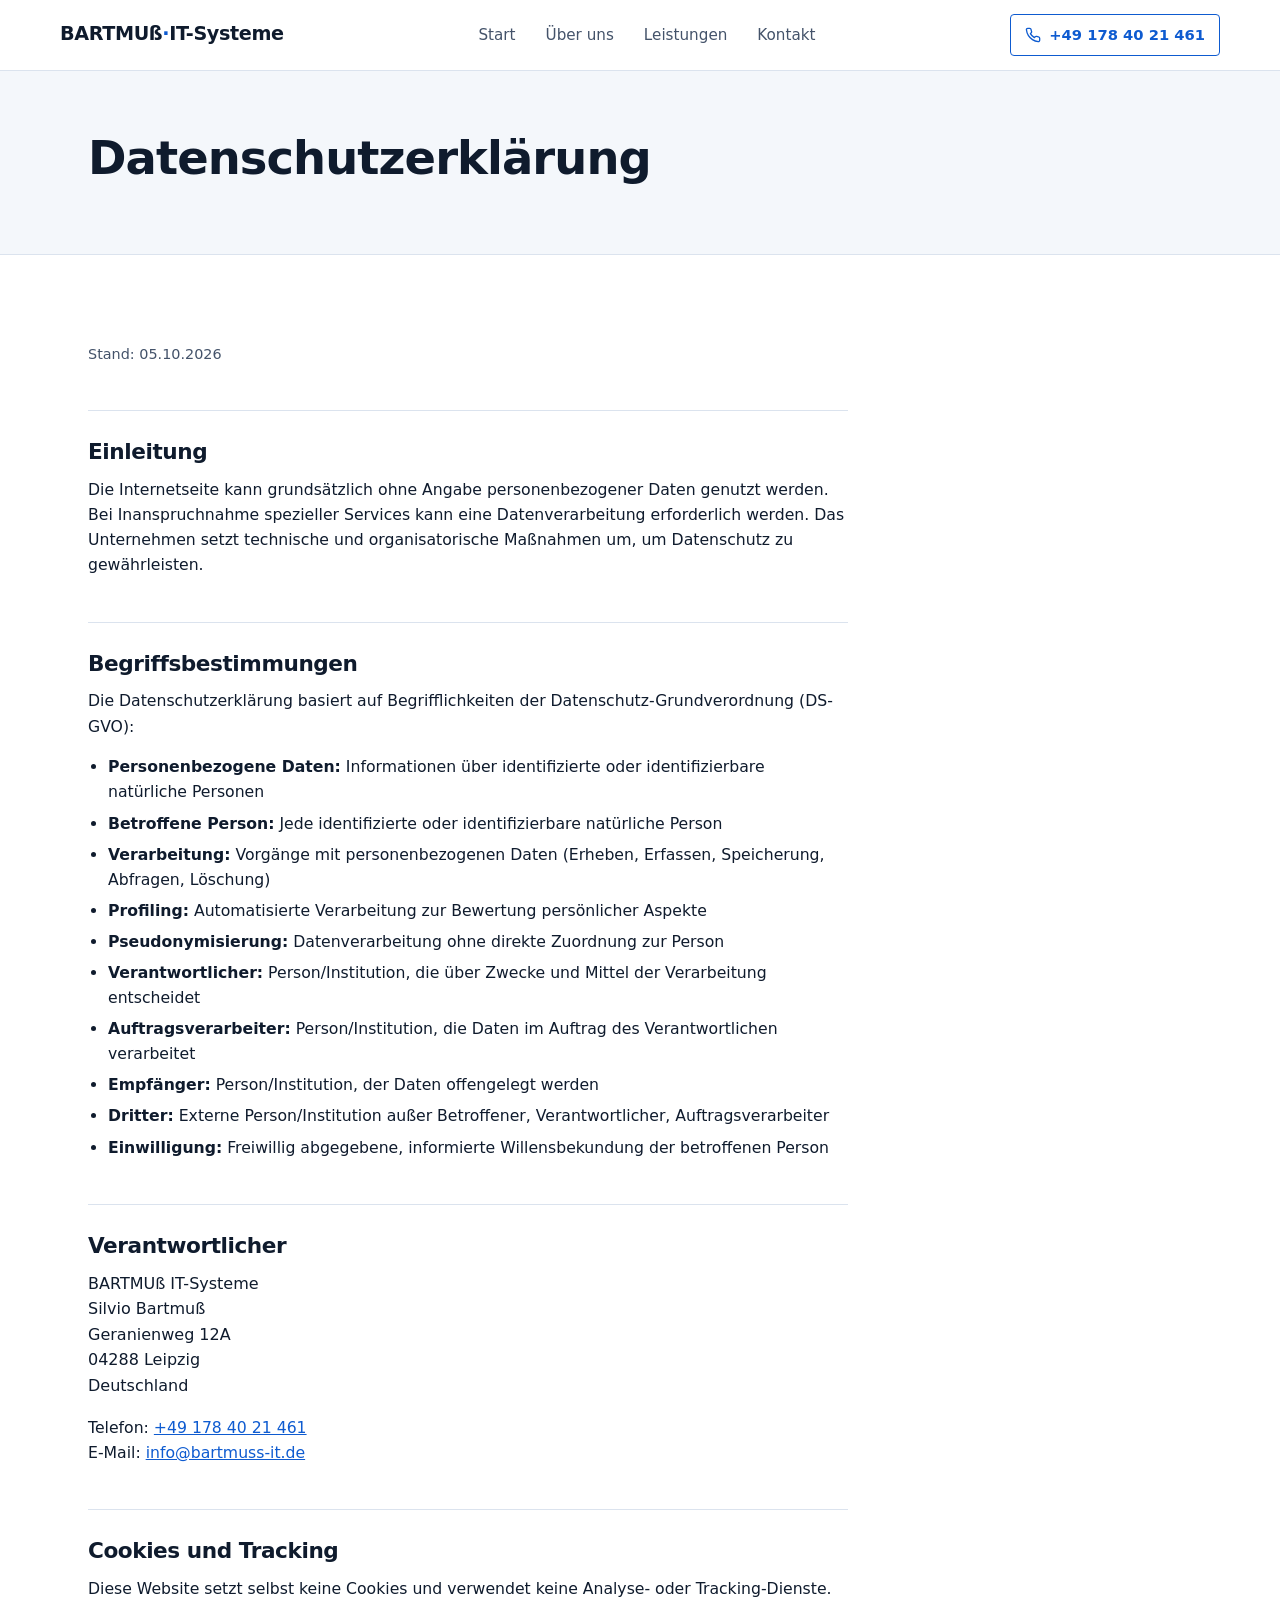
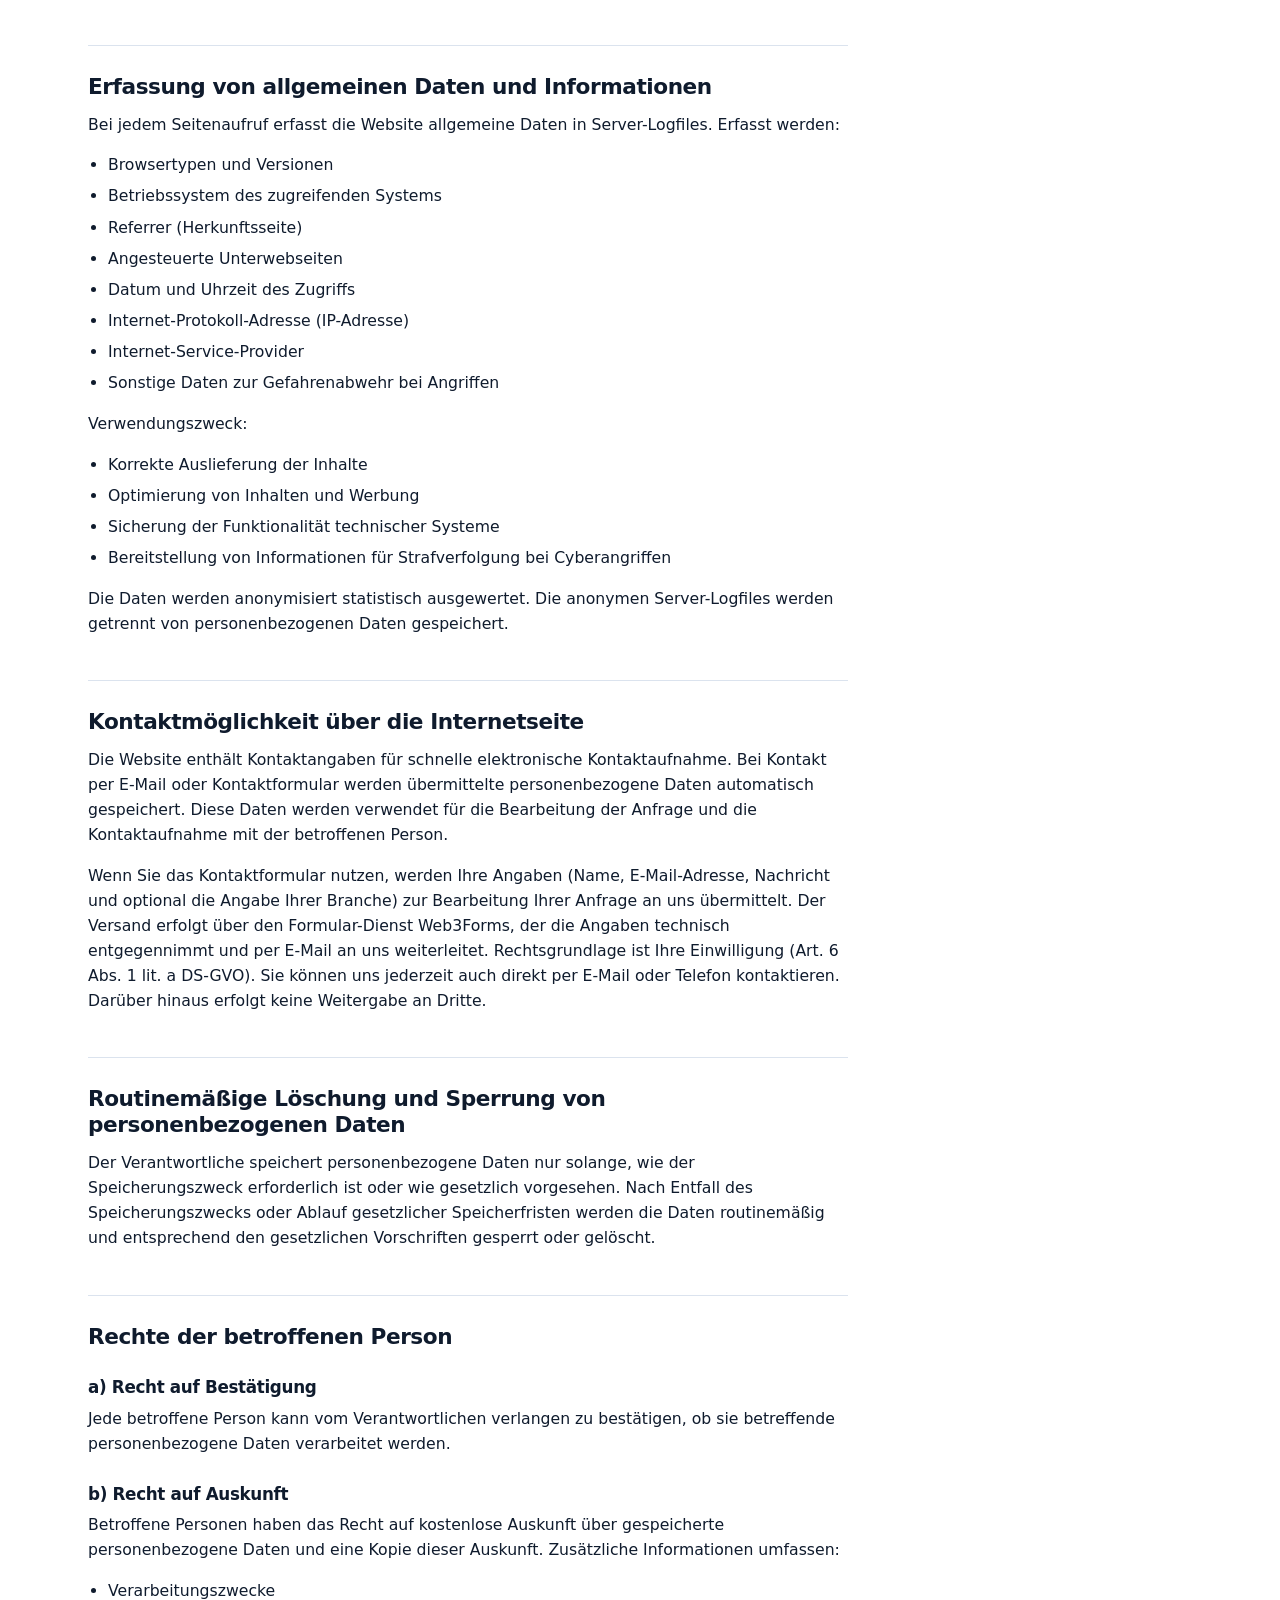
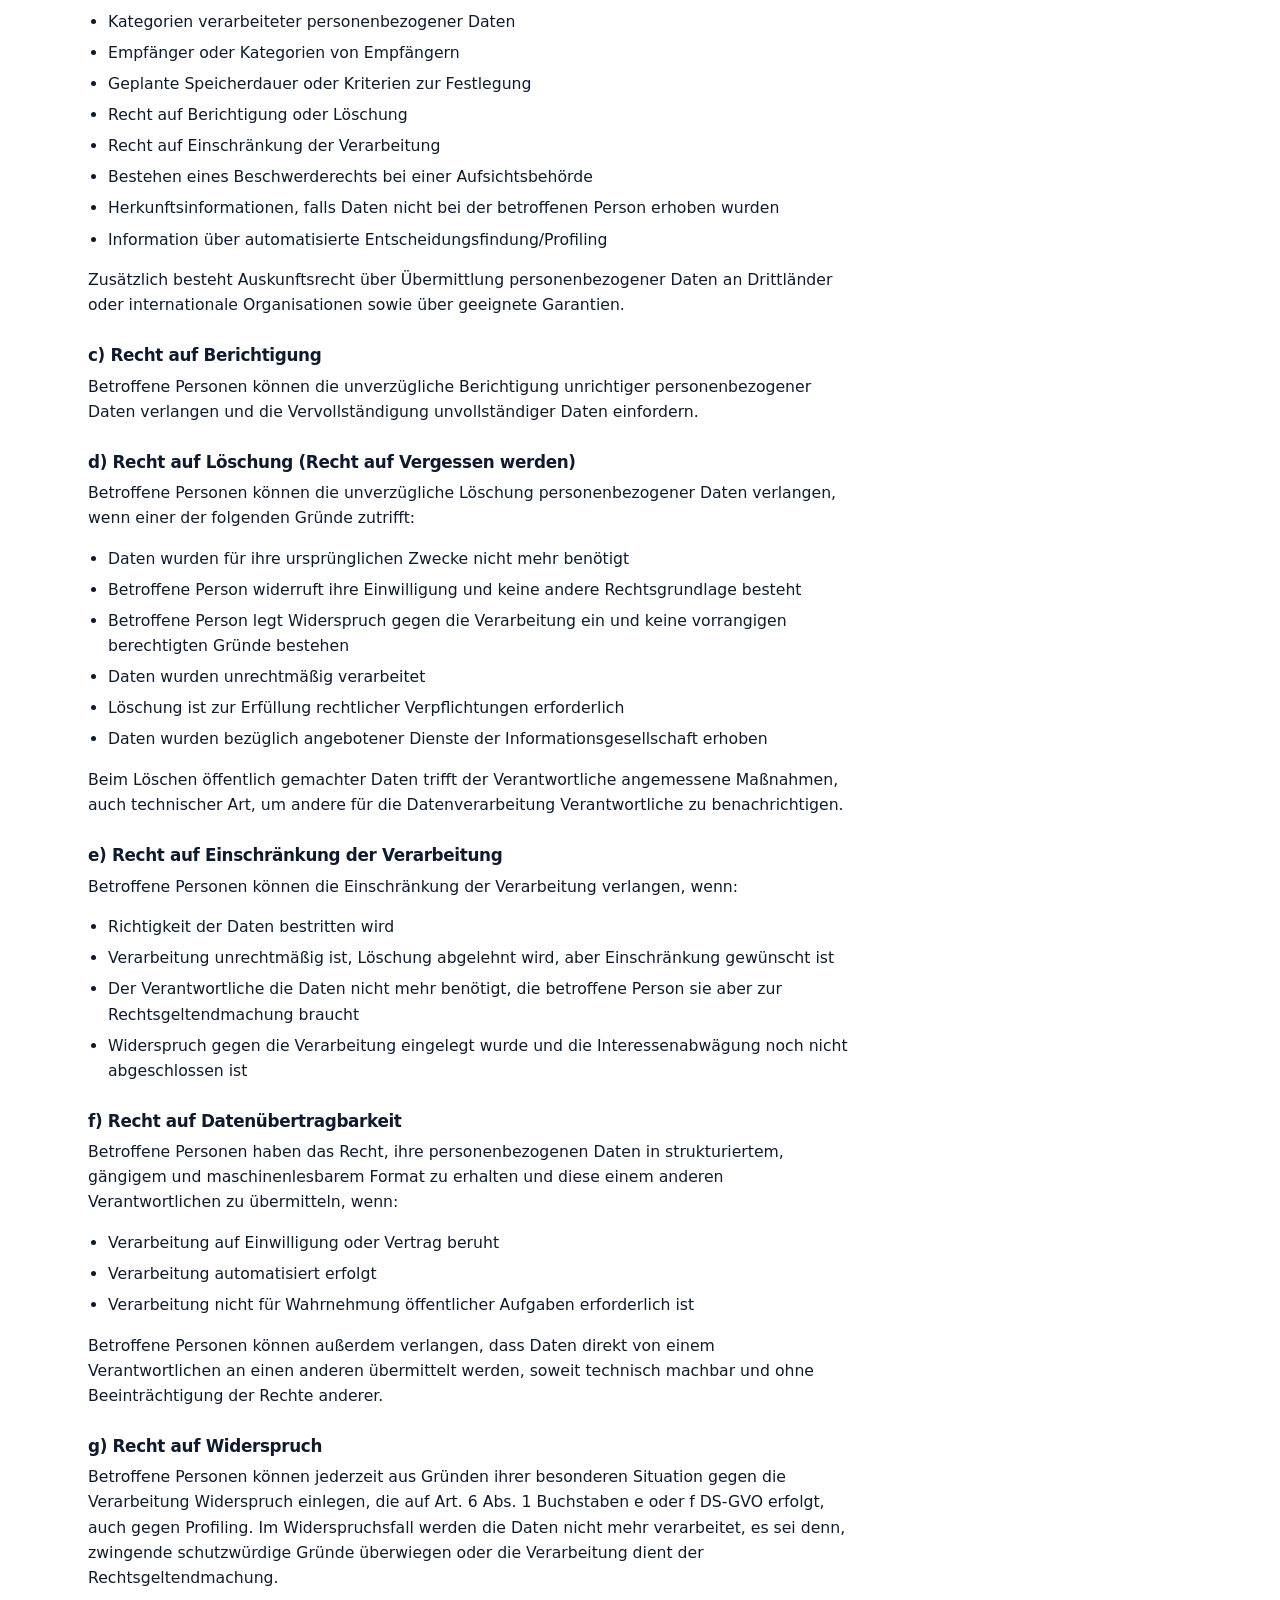
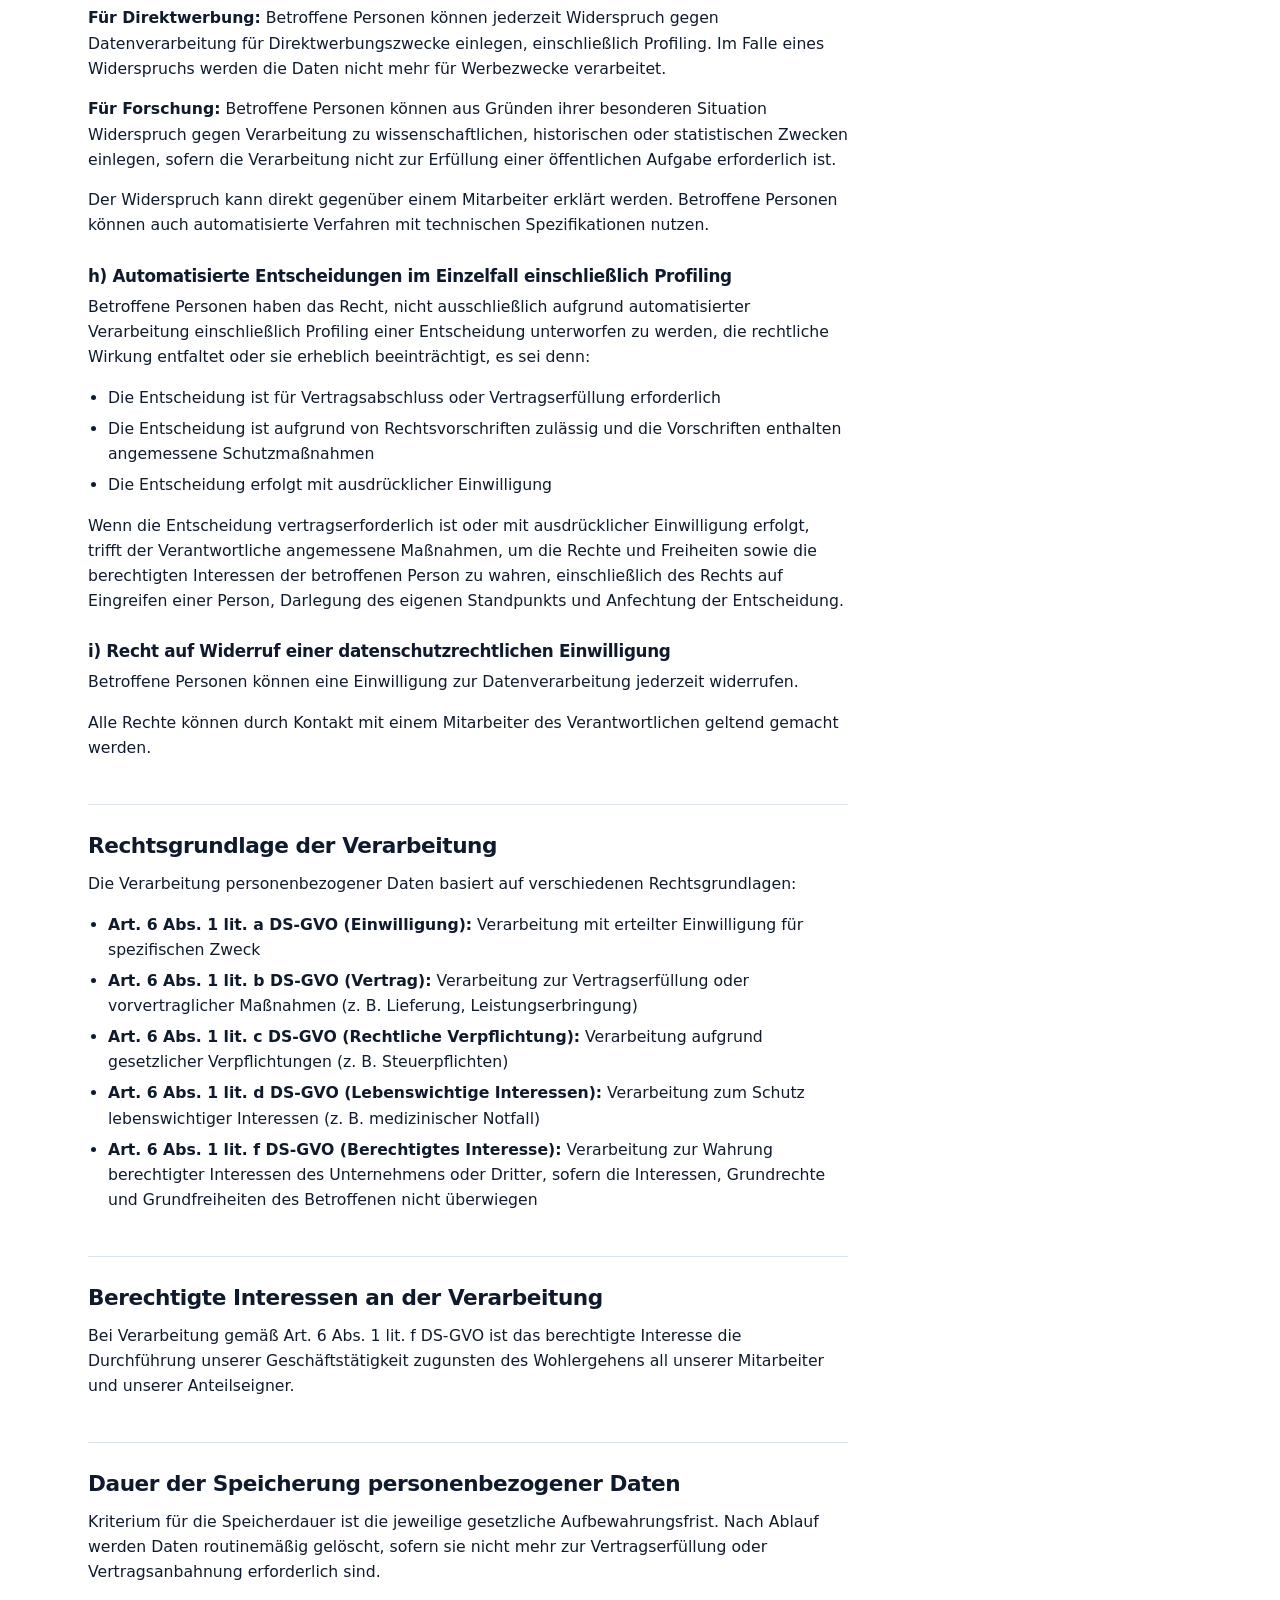
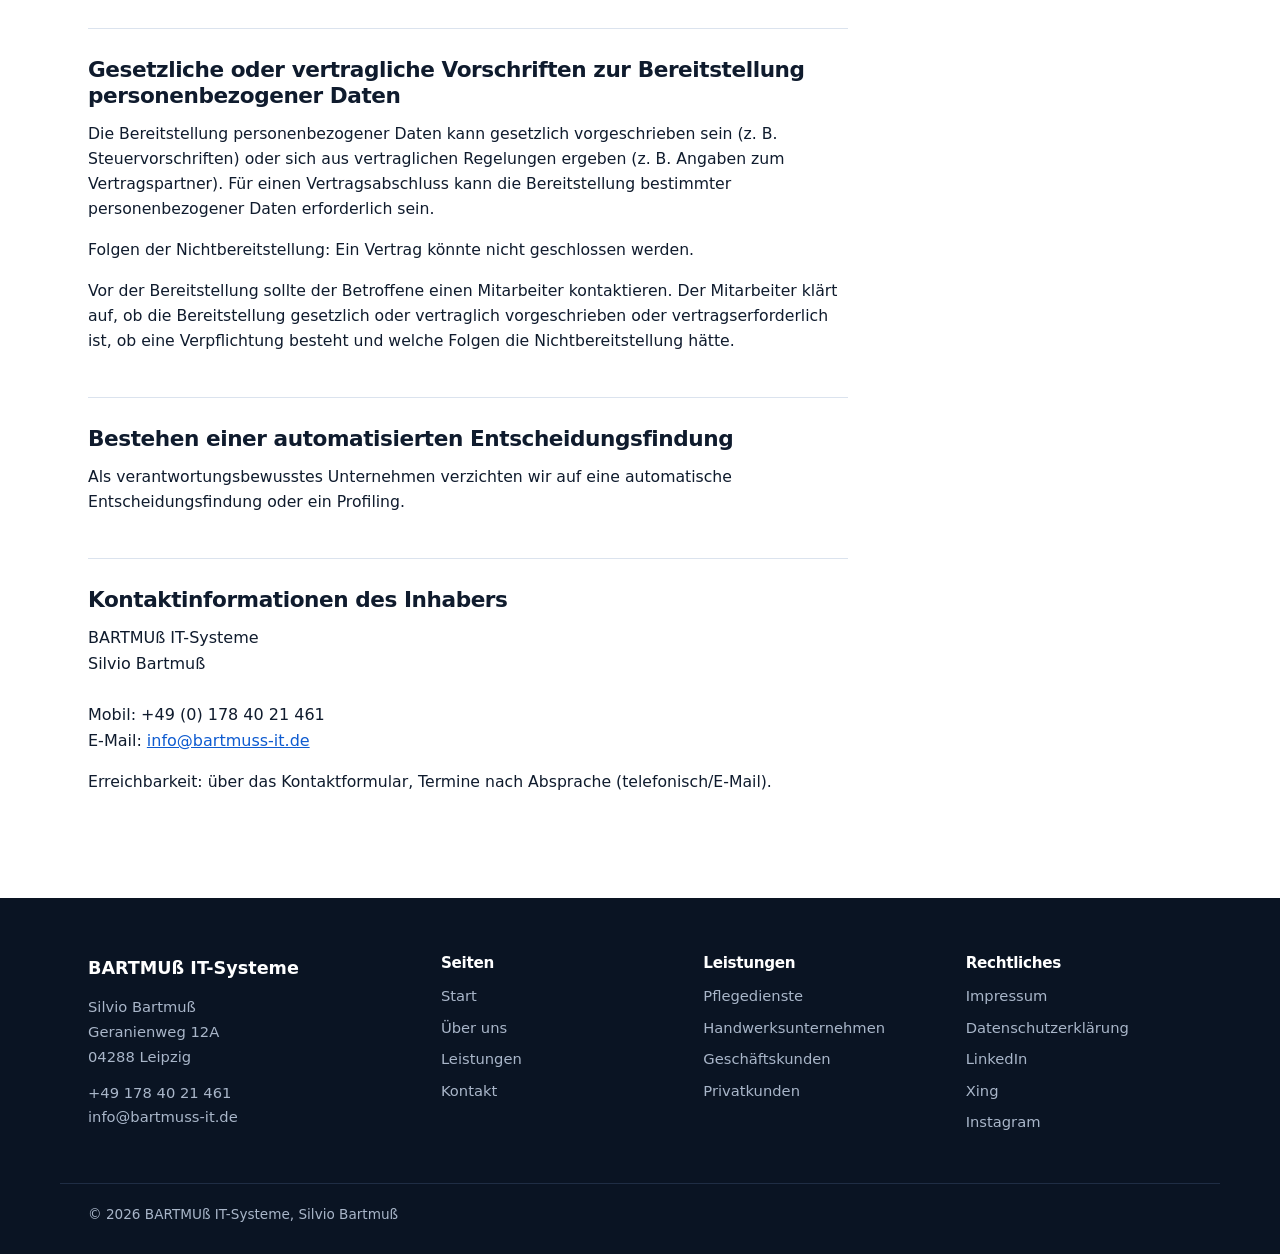
==== commit 67aa2ee5: "Redesign: light layout with blue accent, new start page structure and footer Inspired by the structu" ====
--- a/datenschutz.html
+++ b/datenschutz.html
@@ -210,13 +210,42 @@
 </main>
 
 <footer>
-  <div class="wrap">
-    <div>© <span id="year"></span> BARTMUß IT-Systeme, Silvio Bartmuß</div>
-    <div>
-      <a href="impressum.html">Impressum</a>
-      <a href="datenschutz.html">Datenschutzerklärung</a>
-    </div>
-  </div>
+  <div class="wrap footer-grid">
+    <div>
+      <div class="f-brand">BARTMUß IT-Systeme</div>
+      <address>Silvio Bartmuß<br>Geranienweg 12A<br>04288 Leipzig</address>
+      <p style="margin-top:12px; color:inherit;"><a href="tel:+4917840214611">+49 178 40 21 461</a><br><a href="mailto:info@bartmuss-it.de">info@bartmuss-it.de</a></p>
+    </div>
+    <div>
+      <h4>Seiten</h4>
+      <ul>
+        <li><a href="index.html">Start</a></li>
+        <li><a href="ueber.html">Über uns</a></li>
+        <li><a href="leistungen.html">Leistungen</a></li>
+        <li><a href="kontakt.html">Kontakt</a></li>
+      </ul>
+    </div>
+    <div>
+      <h4>Leistungen</h4>
+      <ul>
+        <li><a href="leistungen.html#pflegedienste">Pflegedienste</a></li>
+        <li><a href="leistungen.html#handwerk">Handwerksunternehmen</a></li>
+        <li><a href="leistungen.html#geschaeftskunden">Geschäftskunden</a></li>
+        <li><a href="leistungen.html#privatkunden">Privatkunden</a></li>
+      </ul>
+    </div>
+    <div>
+      <h4>Rechtliches</h4>
+      <ul>
+        <li><a href="impressum.html">Impressum</a></li>
+        <li><a href="datenschutz.html">Datenschutzerklärung</a></li>
+        <li><a href="https://www.linkedin.com/in/silvio-bartmuss/" target="_blank" rel="noopener">LinkedIn</a></li>
+        <li><a href="https://www.xing.com/profile/Silvio_Bartmuss2" target="_blank" rel="noopener">Xing</a></li>
+        <li><a href="https://www.instagram.com/bartmussit/" target="_blank" rel="noopener">Instagram</a></li>
+      </ul>
+    </div>
+  </div>
+  <div class="wrap footer-bottom">© <span id="year"></span> BARTMUß IT-Systeme, Silvio Bartmuß</div>
 </footer>
 
 <script src="main.js"></script>
--- a/style.css
+++ b/style.css
@@ -1,244 +1,220 @@
 :root{
-  --ink:#101a24;
-  --navy:#0d1b2a;
-  --navy-2:#152a3d;
-  --paper:#f4f6f6;
-  --paper-2:#e8ebea;
-  --line:#d7dcdb;
-  --line-dark:#2a3c4d;
-  --teal:#2f8f86;
-  --teal-dark:#236b64;
-  --amber:#d6893a;
-  --white:#ffffff;
-  --muted:#5b6b74;
-  --muted-inv:#9db0bb;
+  --ink:#0f1b2d;
+  --text:#44536a;
+  --bg:#ffffff;
+  --bg-soft:#f4f7fb;
+  --line:#dbe3ee;
+  --accent:#0e5bd0;
+  --accent-dark:#0a47a3;
+  --accent-soft:#e8f0fc;
+  --dark:#0f1b2d;
+  --dark-text:#a9b6c9;
+  --err:#a8321f;
 }
 *{box-sizing:border-box;}
 html{scroll-behavior:smooth;}
 body{
-  margin:0;
-  background:var(--paper);
-  color:var(--ink);
-  font-family:'IBM Plex Sans','Segoe UI',system-ui,sans-serif;
-  -webkit-font-smoothing:antialiased;
-  line-height:1.55;
-}
-h1,h2,h3,h4{
-  font-family:'Space Grotesk','IBM Plex Sans',sans-serif;
-  margin:0 0 .4em 0;
-  font-weight:600;
-  letter-spacing:-0.01em;
-}
-p{margin:0 0 1em 0; color:var(--muted); max-width:62ch;}
+  margin:0; background:var(--bg); color:var(--ink);
+  font-family:system-ui,-apple-system,'Segoe UI',Roboto,'Helvetica Neue',Arial,sans-serif;
+  font-size:16px; line-height:1.6; -webkit-font-smoothing:antialiased;
+}
+h1,h2,h3,h4{margin:0 0 .45em 0; font-weight:700; letter-spacing:-0.02em; line-height:1.2; color:var(--ink);}
+p{margin:0 0 1em 0; color:var(--text); max-width:64ch;}
 a{color:inherit;}
-.mono{font-family:'IBM Plex Mono',monospace;}
 img{max-width:100%; display:block;}
-.wrap{max-width:1120px; margin:0 auto; padding:0 28px;}
+address{font-style:normal;}
+.wrap{max-width:1160px; margin:0 auto; padding:0 28px;}
 @media (max-width:640px){ .wrap{padding:0 20px;} }
 
+a:focus-visible, button:focus-visible, input:focus-visible, textarea:focus-visible,
+select:focus-visible, summary:focus-visible{outline:3px solid var(--accent); outline-offset:2px;}
+
 /* ---------- Header ---------- */
-header{
-  position:sticky; top:0; z-index:100;
-  background:rgba(244,246,246,0.94);
-  backdrop-filter:blur(8px);
-  border-bottom:1px solid var(--line);
-}
-.nav-row{display:flex; align-items:center; justify-content:space-between; padding:16px 0;}
-.brand{
-  display:flex; align-items:baseline; gap:8px;
-  font-family:'Space Grotesk',sans-serif;
-  font-weight:700; font-size:1.15rem; text-decoration:none; color:var(--ink);
-}
-.brand span{color:var(--teal);}
-nav ul{list-style:none; display:flex; gap:34px; margin:0; padding:0;}
-nav a{
-  text-decoration:none; color:var(--ink); font-size:.95rem; font-weight:500;
-  padding-bottom:4px; border-bottom:2px solid transparent;
-  transition:border-color .2s ease;
-}
-nav a:hover{border-color:var(--teal);}
-nav a[aria-current="page"]{border-color:var(--teal); font-weight:600;}
+header{position:sticky; top:0; z-index:100; background:rgba(255,255,255,.96); backdrop-filter:blur(8px); border-bottom:1px solid var(--line);}
+.nav-row{display:flex; align-items:center; justify-content:space-between; gap:24px; padding:14px 0;}
+.brand{font-weight:800; font-size:1.2rem; letter-spacing:-0.02em; text-decoration:none; color:var(--ink); white-space:nowrap;}
+.brand span{color:var(--accent);}
+nav ul{list-style:none; display:flex; gap:30px; margin:0; padding:0;}
+nav a{text-decoration:none; font-size:.95rem; font-weight:500; color:var(--text); padding:6px 0; border-bottom:2px solid transparent; transition:color .15s ease, border-color .15s ease;}
+nav a:hover{color:var(--accent);}
+nav a[aria-current="page"]{color:var(--accent); border-color:var(--accent); font-weight:600;}
 .nav-phone{
-  display:flex; align-items:center; gap:8px;
-  font-family:'IBM Plex Mono',monospace; font-size:.9rem;
-  color:var(--navy); text-decoration:none;
-}
-.nav-phone svg{width:16px; height:16px; stroke:var(--teal);}
+  display:flex; align-items:center; gap:8px; text-decoration:none; white-space:nowrap;
+  font-size:.92rem; font-weight:600; color:var(--accent);
+  border:1px solid var(--accent); border-radius:4px; padding:8px 14px;
+  transition:background .15s ease, color .15s ease;
+}
+.nav-phone:hover{background:var(--accent); color:#fff;}
+.nav-phone svg{width:16px; height:16px; stroke:currentColor;}
 .burger{display:none; background:none; border:none; cursor:pointer; padding:6px;}
 .burger span{display:block; width:24px; height:2px; background:var(--ink); margin:5px 0;}
-@media (max-width:820px){
-  nav{position:absolute; top:100%; left:0; right:0; background:var(--paper);
-      border-bottom:1px solid var(--line); display:none;}
+@media (max-width:900px){
+  nav{position:absolute; top:100%; left:0; right:0; background:#fff; border-bottom:1px solid var(--line); display:none;}
   nav.open{display:block;}
   nav ul{flex-direction:column; gap:0; padding:8px 28px 20px;}
-  nav a{display:block; padding:12px 0; border-bottom:1px solid var(--line);}
-  nav a[aria-current="page"]{border-bottom-color:var(--teal);}
+  nav a{display:block; padding:13px 0; border-bottom:1px solid var(--line);}
+  nav a[aria-current="page"]{border-bottom-color:var(--accent);}
   .nav-phone{display:none;}
   .burger{display:block;}
 }
-a:focus-visible, button:focus-visible, input:focus-visible, textarea:focus-visible{
-  outline:2px solid var(--teal); outline-offset:2px;
-}
 
 /* ---------- Buttons ---------- */
-.btn{
-  display:inline-block; padding:13px 26px; border-radius:3px;
-  font-weight:600; font-size:.95rem; text-decoration:none;
-  transition:background .2s ease, border-color .2s ease, color .2s ease;
-}
-.btn-primary{background:var(--amber); color:var(--navy);}
-.btn-primary:hover{background:#e6994a;}
-.btn-ghost{border:1px solid var(--line-dark); color:var(--white);}
-.btn-ghost:hover{border-color:var(--teal); color:var(--teal);}
-.cta-row{display:flex; gap:16px; margin-top:30px; flex-wrap:wrap;}
+.btn{display:inline-block; padding:13px 24px; border-radius:4px; font-weight:600; font-size:.95rem; text-decoration:none; border:1px solid transparent; cursor:pointer; transition:background .15s ease, border-color .15s ease, color .15s ease;}
+.btn-primary{background:var(--accent); color:#fff;}
+.btn-primary:hover{background:var(--accent-dark);}
+.btn-secondary{background:#fff; color:var(--accent); border-color:var(--accent);}
+.btn-secondary:hover{background:var(--accent-soft);}
+.btn-ghost{color:#fff; border-color:rgba(255,255,255,.4);}
+.btn-ghost:hover{background:rgba(255,255,255,.1);}
+.cta-row{display:flex; gap:14px; margin-top:28px; flex-wrap:wrap;}
+
+/* ---------- Sections ---------- */
+section{padding:88px 0;}
+.soft{background:var(--bg-soft);}
+.section-head{max-width:680px; margin-bottom:44px;}
+.section-head h2{font-size:clamp(1.7rem,3vw,2.3rem);}
+.section-head p{font-size:1.05rem; margin:0;}
+.kicker{color:var(--accent); font-weight:600; font-size:.95rem; margin-bottom:12px;}
 
 /* ---------- Hero (Start) ---------- */
-.hero{background:var(--navy); color:var(--white); overflow:hidden;}
-.hero .wrap{
-  display:grid; grid-template-columns:1.1fr .9fr; gap:40px;
-  align-items:center; padding-top:88px; padding-bottom:88px;
-}
-@media (max-width:900px){ .hero .wrap{grid-template-columns:1fr;} }
-.kicker{font-family:'IBM Plex Mono',monospace; font-size:.85rem; color:var(--muted-inv); margin-bottom:18px;}
-.hero h1{font-size:clamp(2.1rem,4vw,3.1rem); line-height:1.12; color:var(--white);}
-.hero p.lead{color:var(--muted-inv); font-size:1.08rem; max-width:48ch; margin-top:16px;}
-.node-graphic{width:100%; height:auto;}
-
-/* ---------- Page head (Unterseiten) ---------- */
-.page-head{background:var(--navy); color:var(--white);}
-.page-head .wrap{padding-top:64px; padding-bottom:64px;}
-.page-head h1{font-size:clamp(2rem,3.6vw,2.8rem); color:var(--white); margin-bottom:12px;}
-.page-head p{color:var(--muted-inv); font-size:1.05rem; max-width:60ch; margin:0;}
-.page-head .kicker{margin-bottom:14px;}
-
-/* ---------- Themen-Teaser (Start) ---------- */
-.topics{background:var(--navy-2); border-top:1px solid var(--line-dark);}
-.topics .wrap{display:grid; grid-template-columns:repeat(3,1fr); gap:0;}
-.topic{padding:34px 28px; border-right:1px solid var(--line-dark); color:var(--white);}
-.topic:last-child{border-right:none;}
-.topic .label{font-family:'IBM Plex Mono',monospace; font-size:.8rem; color:var(--teal);}
-.topic h3{color:var(--white); font-size:1.25rem; margin:10px 0 4px;}
-.topic h4{color:var(--amber); font-size:1rem; margin:0 0 16px; font-weight:500;}
-.topic ul{list-style:none; margin:0; padding:0;}
-.topic li{color:var(--muted-inv); font-size:.92rem; padding:7px 0 7px 18px; position:relative; border-top:1px solid var(--line-dark);}
-.topic li:before{content:""; position:absolute; left:0; top:17px; width:8px; height:1px; background:var(--teal);}
-@media (max-width:900px){
-  .topics .wrap{grid-template-columns:1fr;}
-  .topic{border-right:none; border-bottom:1px solid var(--line-dark);}
-  .topic:last-child{border-bottom:none;}
-}
-
-/* ---------- Sections ---------- */
-section{padding:96px 0;}
-.section-head{max-width:640px; margin-bottom:52px;}
-.section-head .kicker{color:var(--teal-dark);}
-.section-head h2{font-size:clamp(1.7rem,3vw,2.3rem);}
-
-/* Problem-Raster */
-.problem-grid{
-  display:grid; grid-template-columns:repeat(4,1fr); gap:1px;
-  background:var(--line); border:1px solid var(--line);
-}
-.problem-item{background:var(--paper); padding:28px 24px;}
-.problem-item h3{font-size:1.02rem; margin-bottom:8px;}
-.problem-item p{font-size:.9rem; margin:0;}
-@media (max-width:900px){ .problem-grid{grid-template-columns:1fr 1fr;} }
-@media (max-width:560px){ .problem-grid{grid-template-columns:1fr;} }
-
-/* Service-Karten */
-.services-grid{
-  display:grid; grid-template-columns:repeat(2,1fr); gap:1px;
-  background:var(--line); border:1px solid var(--line);
-}
-@media (max-width:700px){ .services-grid{grid-template-columns:1fr;} }
-.service-card{
-  background:var(--paper); padding:32px;
-  border-left:3px solid transparent;
-  transition:border-color .2s ease, background .2s ease;
-}
-.service-card:hover{border-left-color:var(--teal); background:var(--white);}
-.service-card h3{font-size:1.15rem; margin-bottom:10px;}
-.service-card svg{width:26px; height:26px; stroke:var(--teal); margin-bottom:16px;}
-.service-card p{margin:0;}
-
-/* Warum-Sektion */
-.why{background:var(--navy); color:var(--white);}
-.why h2{color:var(--white); font-size:clamp(1.7rem,3vw,2.3rem);}
-.why .kicker{color:var(--muted-inv);}
-.why p{color:var(--muted-inv); font-size:1.05rem; max-width:68ch;}
-
-/* Listen */
+.hero{
+  background:radial-gradient(circle at 1px 1px,#cfdbec 1px,transparent 0) 0 0/26px 26px, var(--bg-soft);
+  border-bottom:1px solid var(--line); padding:84px 0 88px;
+}
+.hero .wrap{display:grid; grid-template-columns:1.2fr .8fr; gap:56px; align-items:center;}
+@media (max-width:920px){ .hero .wrap{grid-template-columns:1fr; gap:40px;} .hero{padding:56px 0;} }
+.hero h1{font-size:clamp(2.2rem,4.4vw,3.4rem); letter-spacing:-0.03em;}
+.hero .lead{font-size:1.12rem; max-width:54ch;}
+.hero-card{background:#fff; border:1px solid var(--line); border-radius:4px; padding:28px; box-shadow:0 1px 0 rgba(15,27,45,.04);}
+.hero-card h2{font-size:1.1rem; margin-bottom:14px;}
+.hero-card ul{list-style:none; margin:0; padding:0;}
+.hero-card li{padding:12px 0 12px 26px; border-top:1px solid var(--line); position:relative; font-size:.95rem; color:var(--ink); font-weight:500;}
+.hero-card li:before{content:""; position:absolute; left:0; top:19px; width:12px; height:12px; border:2px solid var(--accent); border-radius:50%;}
+.hero-card .more{display:inline-block; margin-top:14px; color:var(--accent); font-weight:600; text-decoration:none; font-size:.95rem;}
+.hero-card .more:hover{text-decoration:underline;}
+
+/* ---------- Grids und Kacheln ---------- */
+.grid-3,.grid-4,.grid-6{display:grid; gap:20px;}
+.grid-3{grid-template-columns:repeat(3,1fr);}
+.grid-4{grid-template-columns:repeat(4,1fr);}
+.grid-6{grid-template-columns:repeat(3,1fr);}
+@media (max-width:980px){ .grid-4{grid-template-columns:1fr 1fr;} }
+@media (max-width:860px){ .grid-3,.grid-6{grid-template-columns:1fr 1fr;} }
+@media (max-width:600px){ .grid-3,.grid-4,.grid-6{grid-template-columns:1fr;} }
+.tile{background:#fff; border:1px solid var(--line); border-radius:4px; padding:28px;}
+.tile h3{font-size:1.15rem;}
+.tile p{margin:0; font-size:.97rem;}
+.tile svg{width:30px; height:30px; stroke:var(--accent); margin-bottom:18px;}
+.tile .mark{width:36px; height:4px; background:var(--accent); margin-bottom:20px;}
+
+/* Einstiegs-Kacheln */
+.entry{display:flex; flex-direction:column; text-decoration:none; background:#fff; border:1px solid var(--line); border-radius:4px; padding:28px; min-height:230px; transition:border-color .15s ease, background .15s ease;}
+.entry:hover{border-color:var(--accent); background:var(--accent-soft);}
+.entry h3{font-size:1.2rem;}
+.entry p{margin:0 0 auto 0; font-size:.97rem;}
+.entry .go{margin-top:22px; color:var(--accent); font-weight:600; font-size:.95rem;}
+
+/* Arbeitsweise */
+.steps{display:grid; grid-template-columns:repeat(4,1fr); gap:28px; counter-reset:step;}
+@media (max-width:980px){ .steps{grid-template-columns:1fr 1fr;} }
+@media (max-width:600px){ .steps{grid-template-columns:1fr;} }
+.step{position:relative; background:#fff; border:1px solid var(--line); border-radius:4px; padding:28px;}
+.step .n{display:inline-flex; width:36px; height:36px; align-items:center; justify-content:center; border-radius:50%; background:var(--accent); color:#fff; font-weight:700; margin-bottom:16px;}
+.step h3{font-size:1.1rem;}
+.step p{margin:0; font-size:.95rem;}
+@media (min-width:981px){
+  .step:not(:last-child):after{content:""; position:absolute; top:46px; right:-24px; width:20px; height:20px; background:no-repeat center/contain url("data:image/svg+xml,%3Csvg xmlns='http://www.w3.org/2000/svg' viewBox='0 0 24 24' fill='none' stroke='%230e5bd0' stroke-width='2.5' stroke-linecap='round' stroke-linejoin='round'%3E%3Cpath d='M5 12h14M13 6l6 6-6 6'/%3E%3C/svg%3E");}
+}
+
+/* FAQ */
+.faq{max-width:820px;}
+.faq details{background:#fff; border:1px solid var(--line); border-radius:4px; margin-bottom:10px;}
+.faq summary{cursor:pointer; list-style:none; padding:18px 56px 18px 22px; font-weight:600; position:relative; color:var(--ink);}
+.faq summary::-webkit-details-marker{display:none;}
+.faq summary:after{content:"+"; position:absolute; right:22px; top:50%; transform:translateY(-50%); font-size:1.5rem; font-weight:400; color:var(--accent); line-height:1;}
+.faq details[open] summary:after{content:"\2212";}
+.faq details[open]{border-color:var(--accent);}
+.faq .answer{padding:0 22px 20px;}
+.faq .answer p{margin:0;}
+
+/* Team */
+.team-grid{display:grid; grid-template-columns:.7fr 1.3fr; gap:56px; align-items:center;}
+@media (max-width:820px){ .team-grid{grid-template-columns:1fr; gap:32px;} }
+.team-grid h2{font-size:clamp(1.6rem,3vw,2.1rem);}
+.team-contact{list-style:none; margin:20px 0 0; padding:0;}
+.team-contact li{padding:8px 0; color:var(--ink); border-top:1px solid var(--line);}
+.team-contact li:first-child{border-top:none;}
+.team-contact span{display:inline-block; min-width:110px; color:var(--text); font-size:.9rem;}
+.team-contact a{color:var(--accent); font-weight:600; text-decoration:none;}
+.team-contact a:hover{text-decoration:underline;}
+
+/* ---------- Unterseiten ---------- */
+.page-head{background:var(--bg-soft); border-bottom:1px solid var(--line);}
+.page-head .wrap{padding-top:60px; padding-bottom:56px;}
+.page-head h1{font-size:clamp(2rem,3.8vw,2.9rem); margin-bottom:12px;}
+.page-head p{font-size:1.1rem; margin:0;}
+
+.intro-text{max-width:70ch;}
+.intro-text p{font-size:1.03rem;}
+
+.service-block{display:grid; grid-template-columns:.8fr 1.2fr; gap:48px; padding:40px 0; border-top:1px solid var(--line);}
+.service-block:first-of-type{border-top:none; padding-top:0;}
+.service-block h2{font-size:1.5rem; margin-bottom:6px;}
+.service-block .q{color:var(--accent); font-weight:600; margin:0 0 4px;}
+.service-block .claim{color:var(--ink); font-weight:600; margin:0;}
+@media (max-width:760px){ .service-block{grid-template-columns:1fr; gap:16px;} }
+
 .check-list{columns:2; column-gap:40px; list-style:none; margin:0; padding:0;}
 @media (max-width:700px){ .check-list{columns:1;} }
-.check-list li{
-  padding:10px 0 10px 22px; position:relative; break-inside:avoid;
-  border-bottom:1px solid var(--line); color:var(--ink); font-size:.95rem;
-}
-.check-list li:before{content:""; position:absolute; left:0; top:19px; width:8px; height:1px; background:var(--teal);}
-
-/* Leistungen-Seite */
-.service-block{display:grid; grid-template-columns:.8fr 1.2fr; gap:48px; padding:44px 0; border-top:1px solid var(--line);}
-.service-block:first-of-type{border-top:none; padding-top:0;}
-.service-block h2{font-size:1.5rem; margin-bottom:6px;}
-.service-block .q{color:var(--teal-dark); font-weight:500; margin:0 0 4px;}
-.service-block .claim{color:var(--ink); font-weight:500; margin:0;}
-@media (max-width:760px){ .service-block{grid-template-columns:1fr; gap:16px;} }
-.intro-text{max-width:70ch;}
-.intro-text p{font-size:1.02rem;}
-
-.audience-block{margin-top:72px;}
-.audience-block + .audience-block{margin-top:72px;}
+.check-list li{padding:11px 0 11px 26px; position:relative; break-inside:avoid; border-bottom:1px solid var(--line); color:var(--ink); font-size:.96rem;}
+.check-list li:before{content:""; position:absolute; left:2px; top:17px; width:12px; height:7px; border-left:2px solid var(--accent); border-bottom:2px solid var(--accent); transform:rotate(-45deg);}
+
+.audience-block{margin-top:72px; scroll-margin-top:90px;}
 .audience-block h2{font-size:1.7rem; margin-bottom:12px;}
-.audience-block > p{max-width:70ch; margin-bottom:28px;}
-.audience-block .sub{font-family:'IBM Plex Mono',monospace; font-size:.8rem; color:var(--muted); margin:0 0 10px;}
-
-/* Über uns */
+.audience-block > p{max-width:70ch; margin-bottom:24px;}
+.audience-block .sub{font-weight:600; color:var(--ink); margin:0 0 10px;}
+
 .about-grid{display:grid; grid-template-columns:.8fr 1.2fr; gap:56px; align-items:start;}
 @media (max-width:820px){ .about-grid{grid-template-columns:1fr;} }
-.about-photo{
-  width:100%; aspect-ratio:4/5; border-radius:2px; margin-bottom:20px; overflow:hidden;
-  background:linear-gradient(160deg,var(--navy),var(--teal-dark));
-  display:flex; align-items:flex-end; padding:20px; color:var(--white); position:relative;
-}
+.about-photo{width:100%; aspect-ratio:4/5; border-radius:4px; margin-bottom:20px; overflow:hidden; background:linear-gradient(160deg,#dbe7fa,#a9c3ee); display:flex; align-items:flex-end; padding:20px; color:var(--ink); position:relative; border:1px solid var(--line);}
 .about-photo img{position:absolute; inset:0; width:100%; height:100%; object-fit:cover;}
-.about-photo span{position:relative; font-size:.85rem;}
-.badges{list-style:none; padding:0; margin:0; font-size:.92rem;}
-.badges li{padding:10px 0; border-top:1px solid var(--line); color:var(--muted);}
+.about-photo span{position:relative; font-size:.9rem; font-weight:600;}
+.badges{list-style:none; padding:0; margin:0; font-size:.94rem;}
+.badges li{padding:11px 0; border-top:1px solid var(--line); color:var(--text);}
 .badges li:first-child{border-top:none;}
-.badges strong{color:var(--ink); font-weight:600;}
-.letter p{font-size:1.02rem; color:var(--ink); max-width:62ch;}
-.letter .sign{margin-top:24px; color:var(--ink);}
-
-/* Kontakt */
+.badges strong{color:var(--ink);}
+.letter h2{font-size:1.7rem;}
+.letter p{font-size:1.03rem; color:var(--ink); max-width:62ch;}
+.letter .sign{margin-top:24px;}
+
 .contact-grid{display:grid; grid-template-columns:1fr 1fr; gap:56px;}
 @media (max-width:820px){ .contact-grid{grid-template-columns:1fr;} }
+.contact-bg{background:var(--bg-soft);}
+.contact-grid h2{font-size:1.5rem;}
 .field{margin-bottom:18px;}
-.field label{display:block; font-size:.82rem; font-family:'IBM Plex Mono',monospace; color:var(--muted); margin-bottom:6px;}
-.field input,.field textarea{
-  width:100%; border:1px solid var(--line-dark); background:var(--white);
-  padding:12px 14px; font-family:inherit; font-size:.95rem; border-radius:2px; color:var(--ink);
-}
+.field label{display:block; font-size:.9rem; font-weight:600; color:var(--ink); margin-bottom:6px;}
+.field input,.field textarea,.field select{width:100%; border:1px solid #b7c4d8; background:#fff; padding:12px 14px; font-family:inherit; font-size:.96rem; border-radius:4px; color:var(--ink);}
+.field-check{display:flex; gap:10px; align-items:flex-start; margin-bottom:20px;}
+.field-check input{margin-top:5px; flex:0 0 auto;}
+.field-check label{font-size:.88rem; color:var(--text);}
+.field-check a{color:var(--accent);}
+.hp{position:absolute; left:-9999px; width:1px; height:1px; overflow:hidden;}
+.form-status{margin-top:14px; font-size:.93rem; display:none;}
+.form-status.ok{display:block; color:var(--accent-dark);}
+.form-status.err{display:block; color:var(--err);}
+button[disabled]{opacity:.6; cursor:wait;}
 .contact-info dl{margin:0;}
-.contact-info dt{font-family:'IBM Plex Mono',monospace; font-size:.78rem; color:var(--muted); margin-top:22px;}
+.contact-info dt{font-size:.85rem; font-weight:600; color:var(--text); margin-top:20px;}
 .contact-info dt:first-child{margin-top:0;}
-.contact-info dd{margin:4px 0 0; font-size:1rem; color:var(--ink);}
-.social-row{display:flex; gap:14px; margin-top:28px;}
-.social-row a{
-  width:38px; height:38px; border:1px solid var(--line-dark); border-radius:50%;
-  display:flex; align-items:center; justify-content:center; text-decoration:none;
-  transition:background .2s ease, border-color .2s ease;
-}
-.social-row a:hover{background:var(--teal); border-color:var(--teal);}
-.social-row svg{width:17px; height:17px; stroke:var(--ink);}
-.social-row a:hover svg{stroke:var(--white);}
-.contact-bg{background:var(--paper-2);}
-
-/* CTA-Band */
-.cta-band{background:var(--paper-2); padding:64px 0;}
-.cta-band .wrap{display:flex; justify-content:space-between; align-items:center; gap:24px; flex-wrap:wrap;}
-.cta-band h2{font-size:1.5rem; margin:0;}
-
-/* Rechtstexte */
+.contact-info dd{margin:4px 0 0; color:var(--ink);}
+.contact-info a{color:var(--accent); font-weight:600; text-decoration:none;}
+.contact-info a:hover{text-decoration:underline;}
+.social-row{display:flex; gap:12px; margin-top:26px;}
+.social-row a{width:40px; height:40px; border:1px solid var(--line); background:#fff; border-radius:4px; display:flex; align-items:center; justify-content:center; text-decoration:none; transition:background .15s ease, border-color .15s ease;}
+.social-row a:hover{background:var(--accent); border-color:var(--accent);}
+.social-row svg{width:18px; height:18px; stroke:var(--ink);}
+.social-row a:hover svg{stroke:#fff;}
+
 .legal{max-width:760px;}
 .legal h2{font-size:1.35rem; margin:44px 0 12px; padding-top:28px; border-top:1px solid var(--line);}
 .legal h2:first-child{margin-top:0; padding-top:0; border-top:none;}
@@ -246,30 +222,32 @@
 .legal p{color:var(--ink); max-width:none; font-size:.98rem;}
 .legal ul{margin:0 0 1em 0; padding-left:20px; color:var(--ink); font-size:.98rem;}
 .legal li{margin-bottom:6px;}
-.legal address{font-style:normal; color:var(--ink); margin-bottom:1em;}
-.legal .stand{color:var(--muted); font-size:.9rem;}
-.legal a{color:var(--teal-dark);}
-
-/* Formular-Zusätze */
-.field select{
-  width:100%; border:1px solid var(--line-dark); background:var(--white);
-  padding:12px 14px; font-family:inherit; font-size:.95rem; border-radius:2px; color:var(--ink);
-}
-.field-check{display:flex; gap:10px; align-items:flex-start; margin-bottom:20px;}
-.field-check input{margin-top:4px; flex:0 0 auto;}
-.field-check label{font-size:.88rem; color:var(--muted); font-family:inherit;}
-.field-check a{color:var(--teal-dark);}
-.hp{position:absolute; left:-9999px; width:1px; height:1px; overflow:hidden;}
-.form-status{margin-top:14px; font-size:.92rem; display:none;}
-.form-status.ok{display:block; color:var(--teal-dark);}
-.form-status.err{display:block; color:#a8321f;}
-button[disabled]{opacity:.6; cursor:wait;}
-
-/* Footer */
-footer{background:var(--navy); color:var(--muted-inv); padding:32px 0;}
-footer .wrap{display:flex; justify-content:space-between; align-items:center; flex-wrap:wrap; gap:12px; font-size:.85rem;}
-footer a{color:var(--muted-inv); text-decoration:none; margin-left:20px;}
-footer a:hover{color:var(--white);}
+.legal address{color:var(--ink); margin-bottom:1em;}
+.legal .stand{color:var(--text); font-size:.9rem;}
+.legal a{color:var(--accent);}
+
+/* CTA-Band */
+.cta-band{background:var(--dark); color:#fff; padding:72px 0;}
+.cta-band .wrap{display:flex; justify-content:space-between; align-items:center; gap:32px; flex-wrap:wrap;}
+.cta-band h2{color:#fff; font-size:clamp(1.5rem,3vw,2rem); margin-bottom:8px;}
+.cta-band p{color:var(--dark-text); margin:0;}
+.cta-band .cta-row{margin-top:0;}
+.cta-band .btn-primary{background:#fff; color:var(--accent-dark);}
+.cta-band .btn-primary:hover{background:var(--accent-soft);}
+
+/* ---------- Footer ---------- */
+footer{background:#0a1423; color:var(--dark-text); font-size:.92rem;}
+.footer-grid{display:grid; grid-template-columns:1.4fr 1fr 1fr 1fr; gap:36px; padding-top:56px; padding-bottom:40px;}
+@media (max-width:900px){ .footer-grid{grid-template-columns:1fr 1fr;} }
+@media (max-width:520px){ .footer-grid{grid-template-columns:1fr;} }
+footer .f-brand{color:#fff; font-weight:800; font-size:1.1rem; margin-bottom:12px;}
+footer h4{color:#fff; font-size:.95rem; margin-bottom:12px;}
+footer ul{list-style:none; margin:0; padding:0;}
+footer li{margin-bottom:8px;}
+footer a{color:var(--dark-text); text-decoration:none;}
+footer a:hover{color:#fff; text-decoration:underline;}
+footer address{line-height:1.7;}
+.footer-bottom{border-top:1px solid #1f2d44; padding-top:20px; padding-bottom:28px; font-size:.85rem;}
 
 @media (prefers-reduced-motion:reduce){
   html{scroll-behavior:auto;}
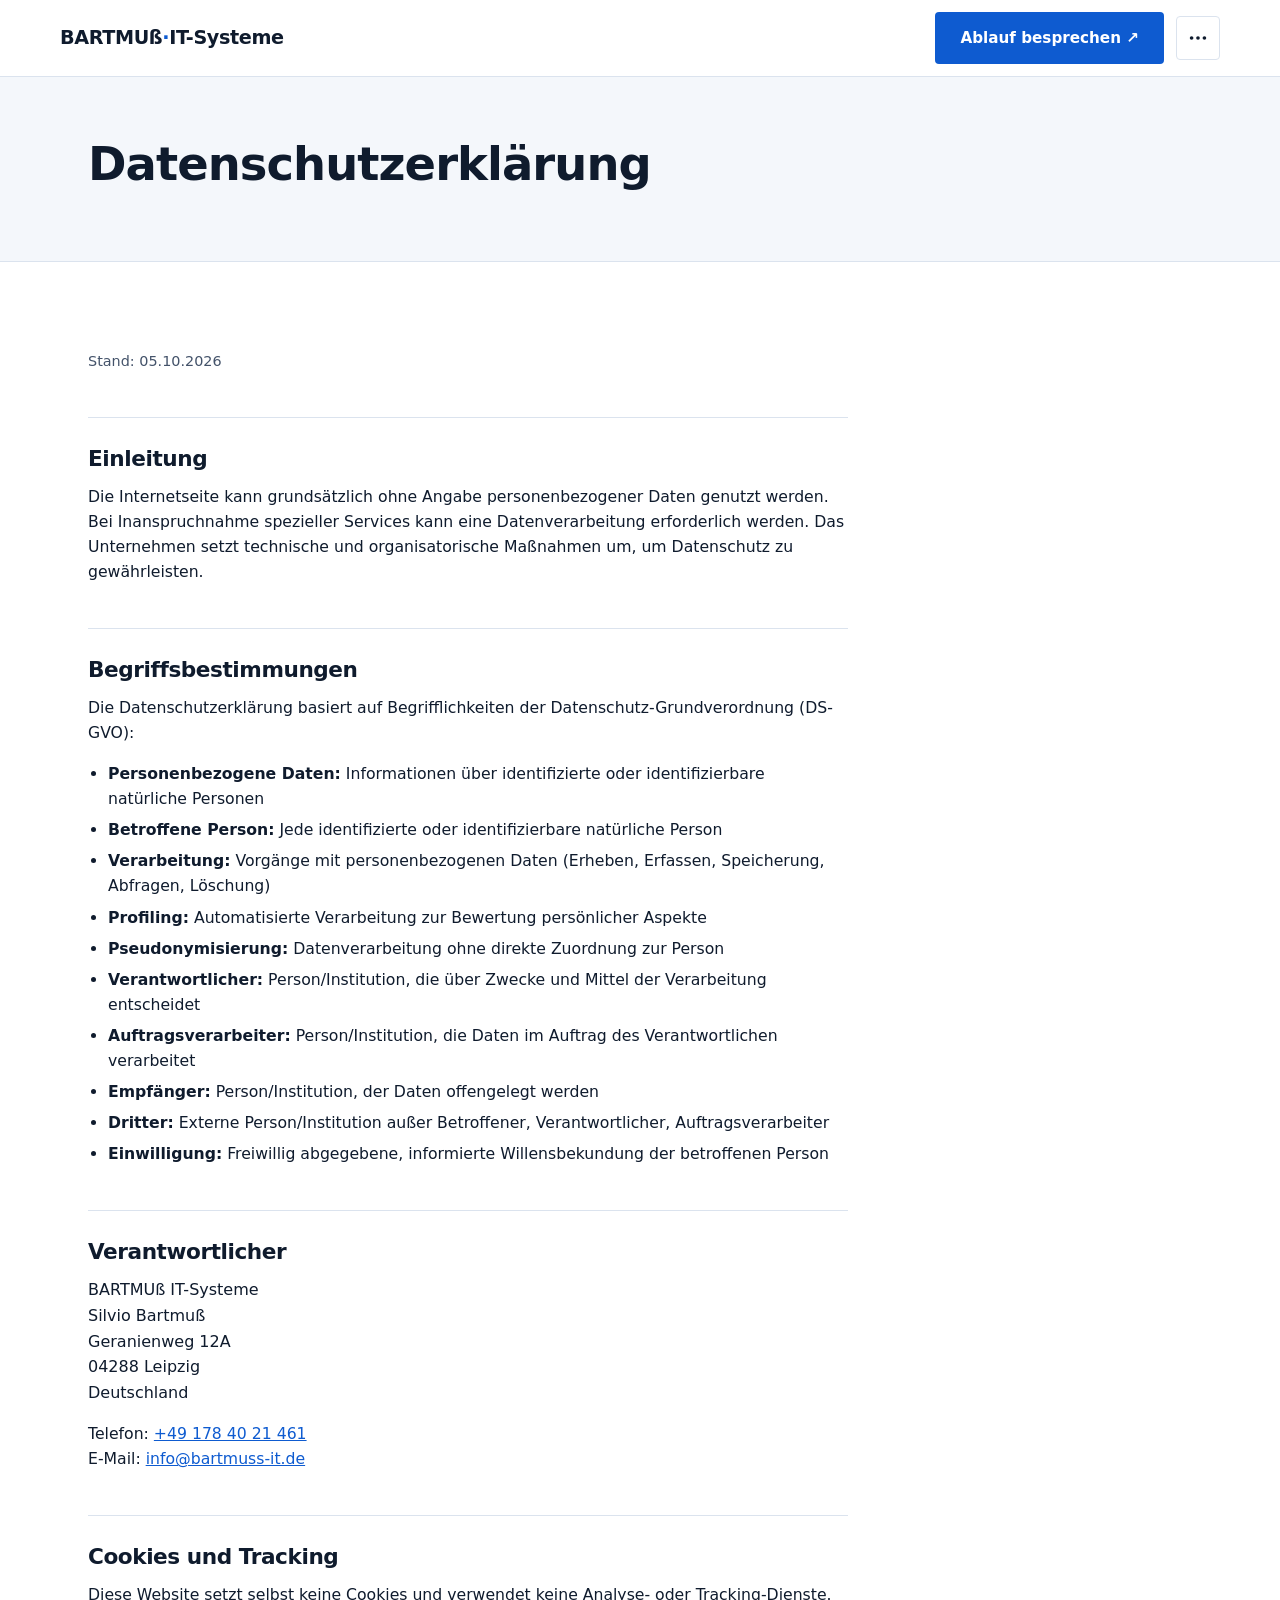
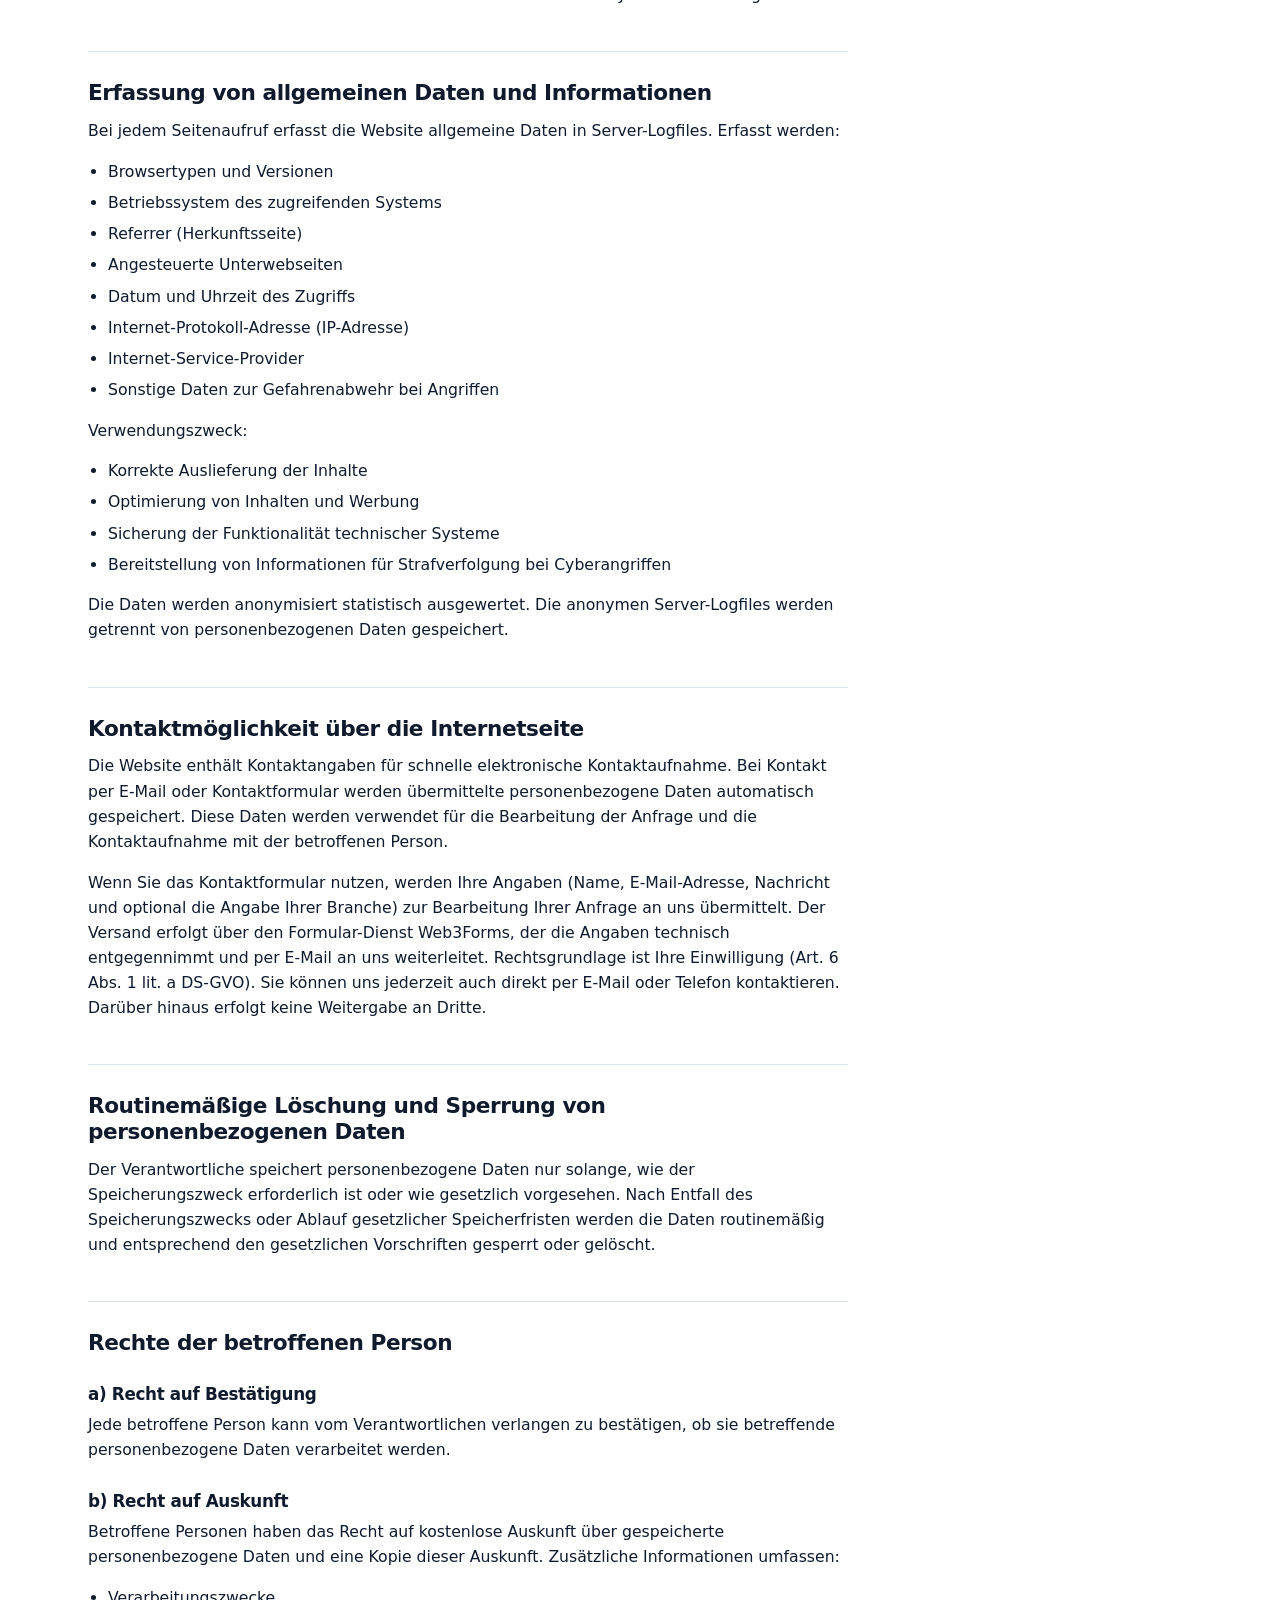
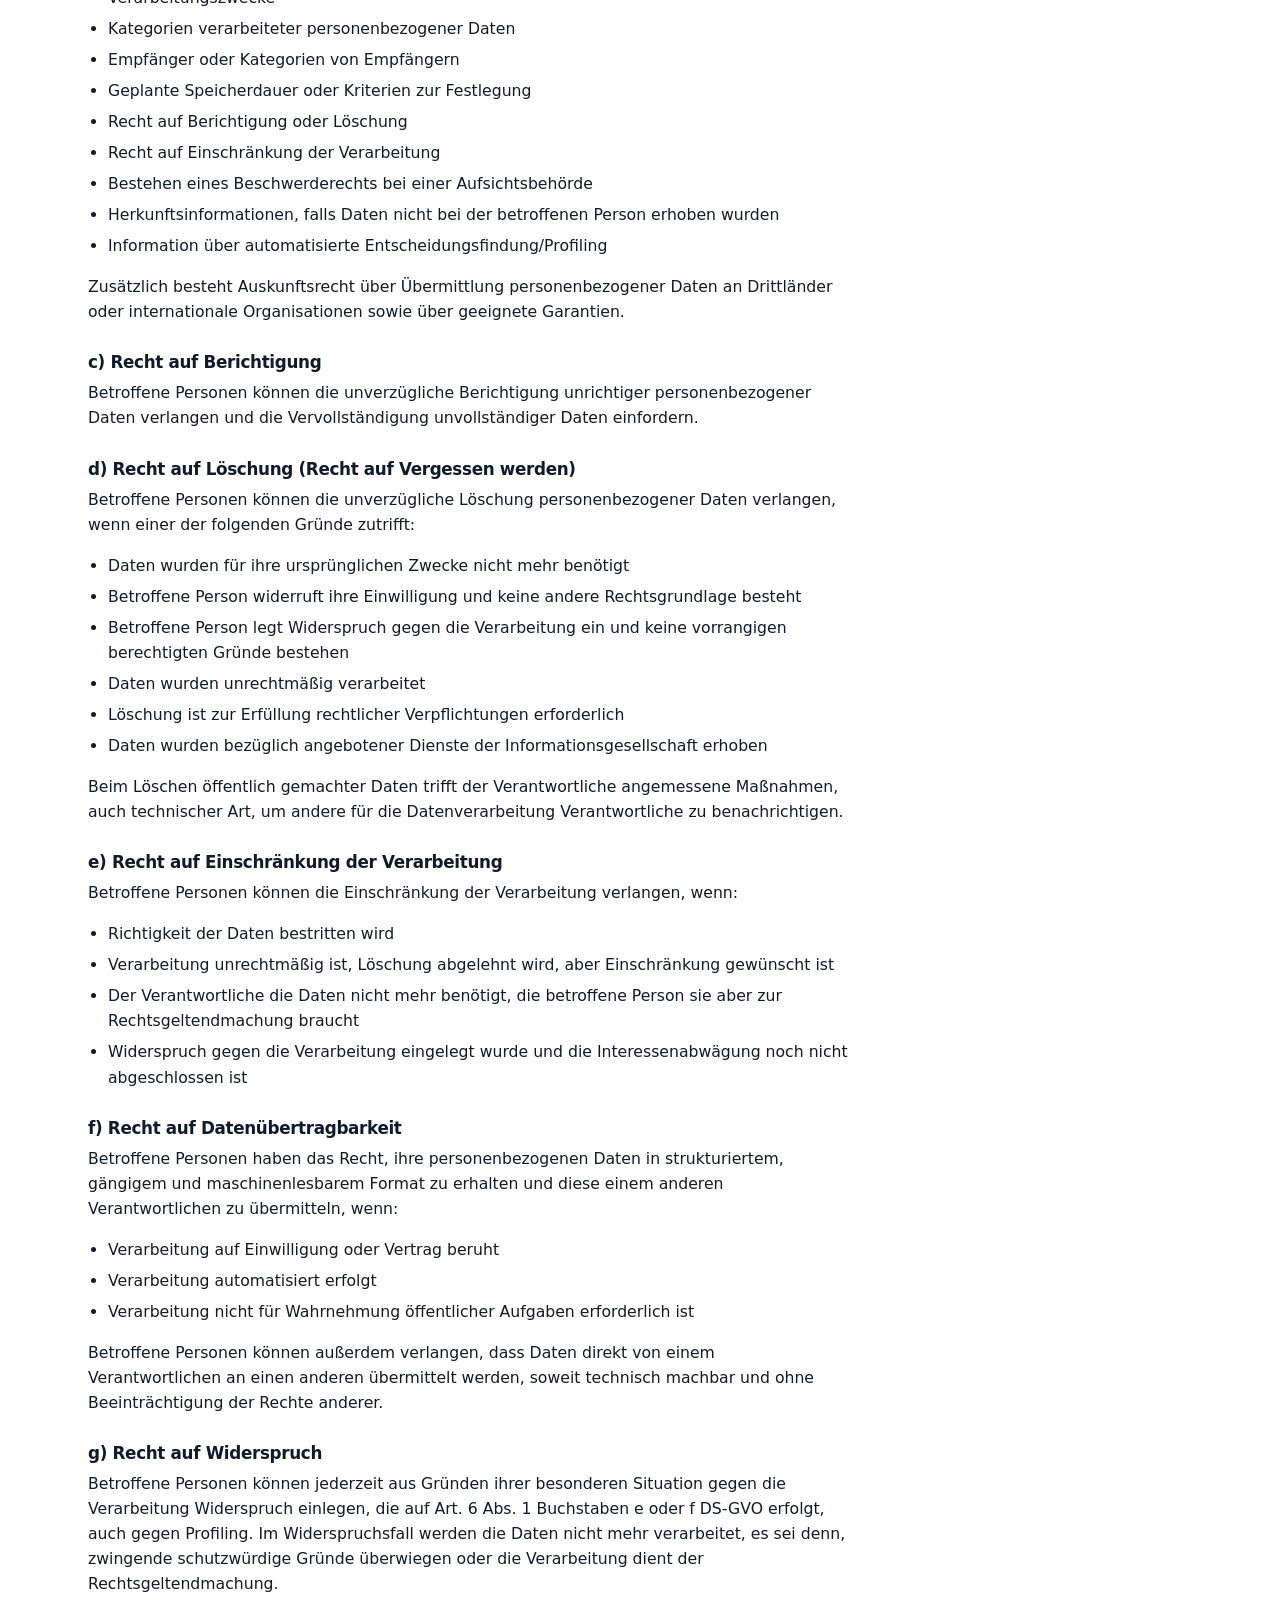
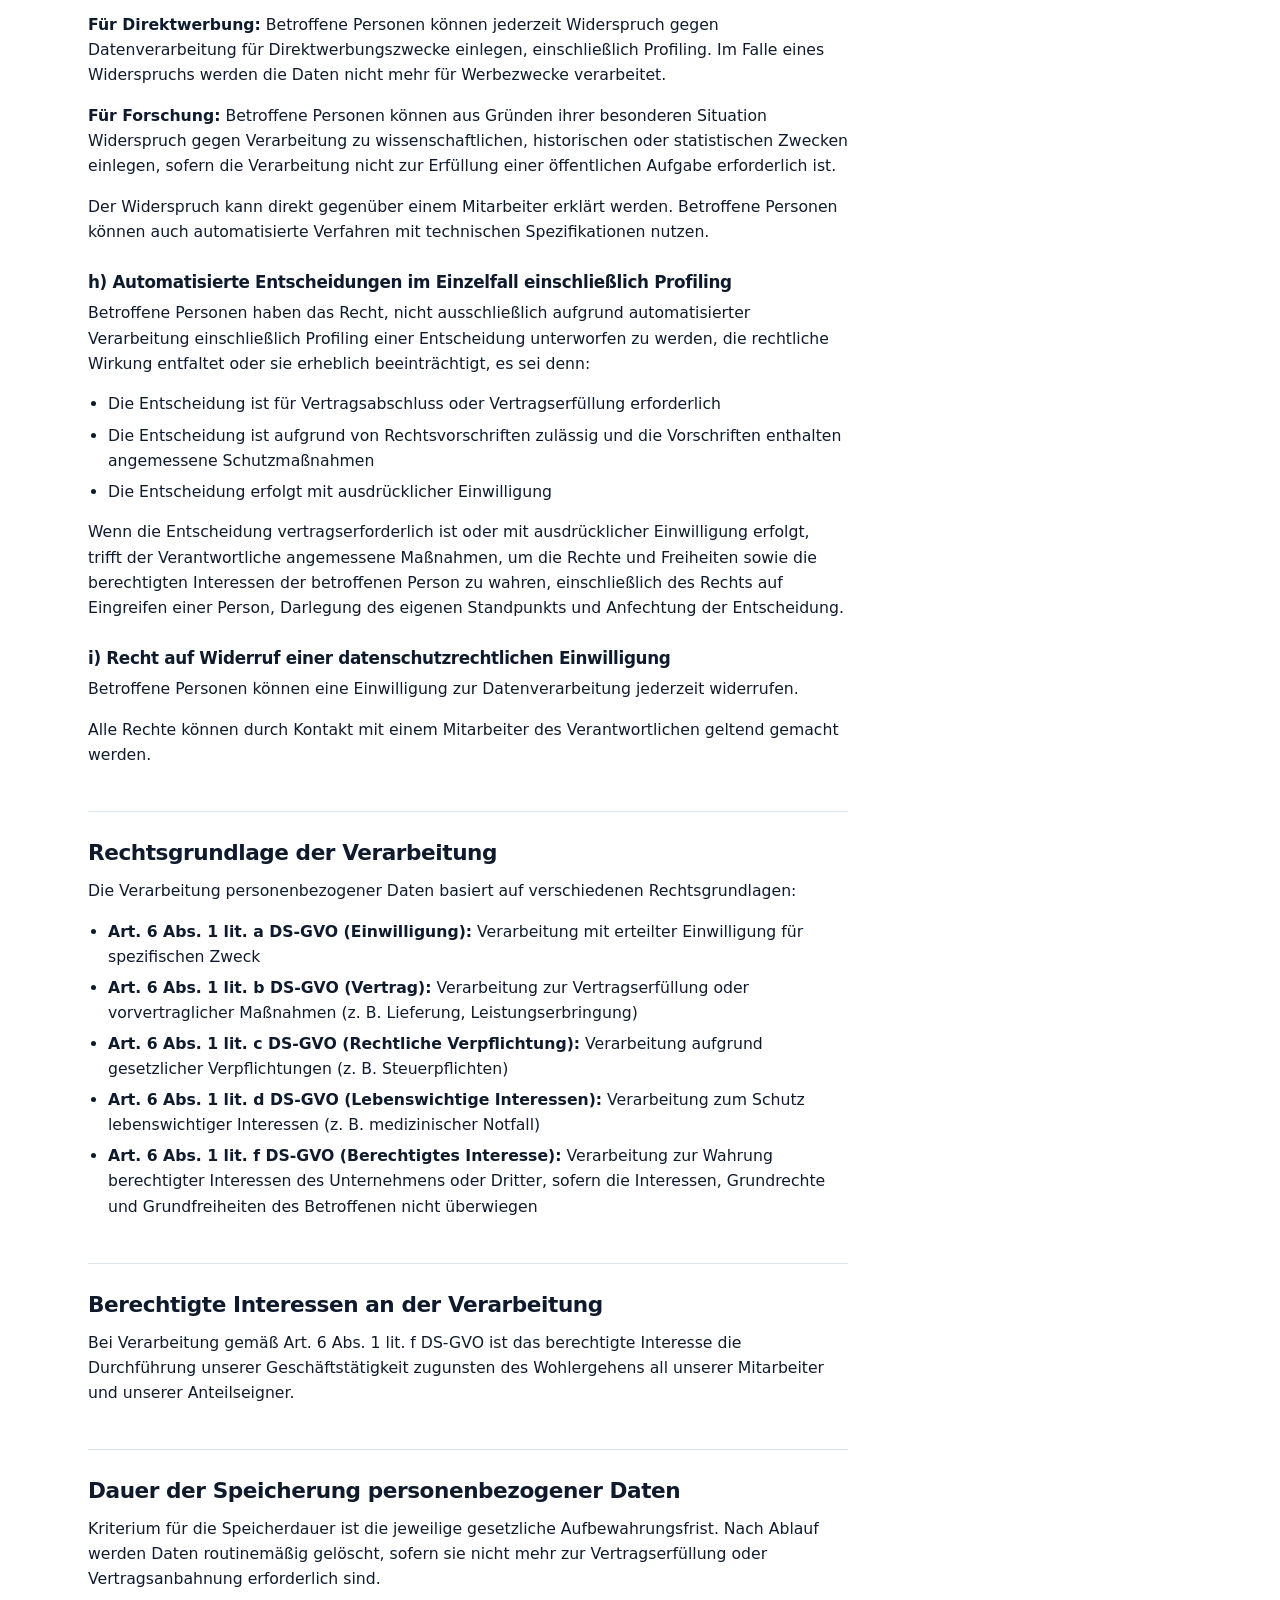
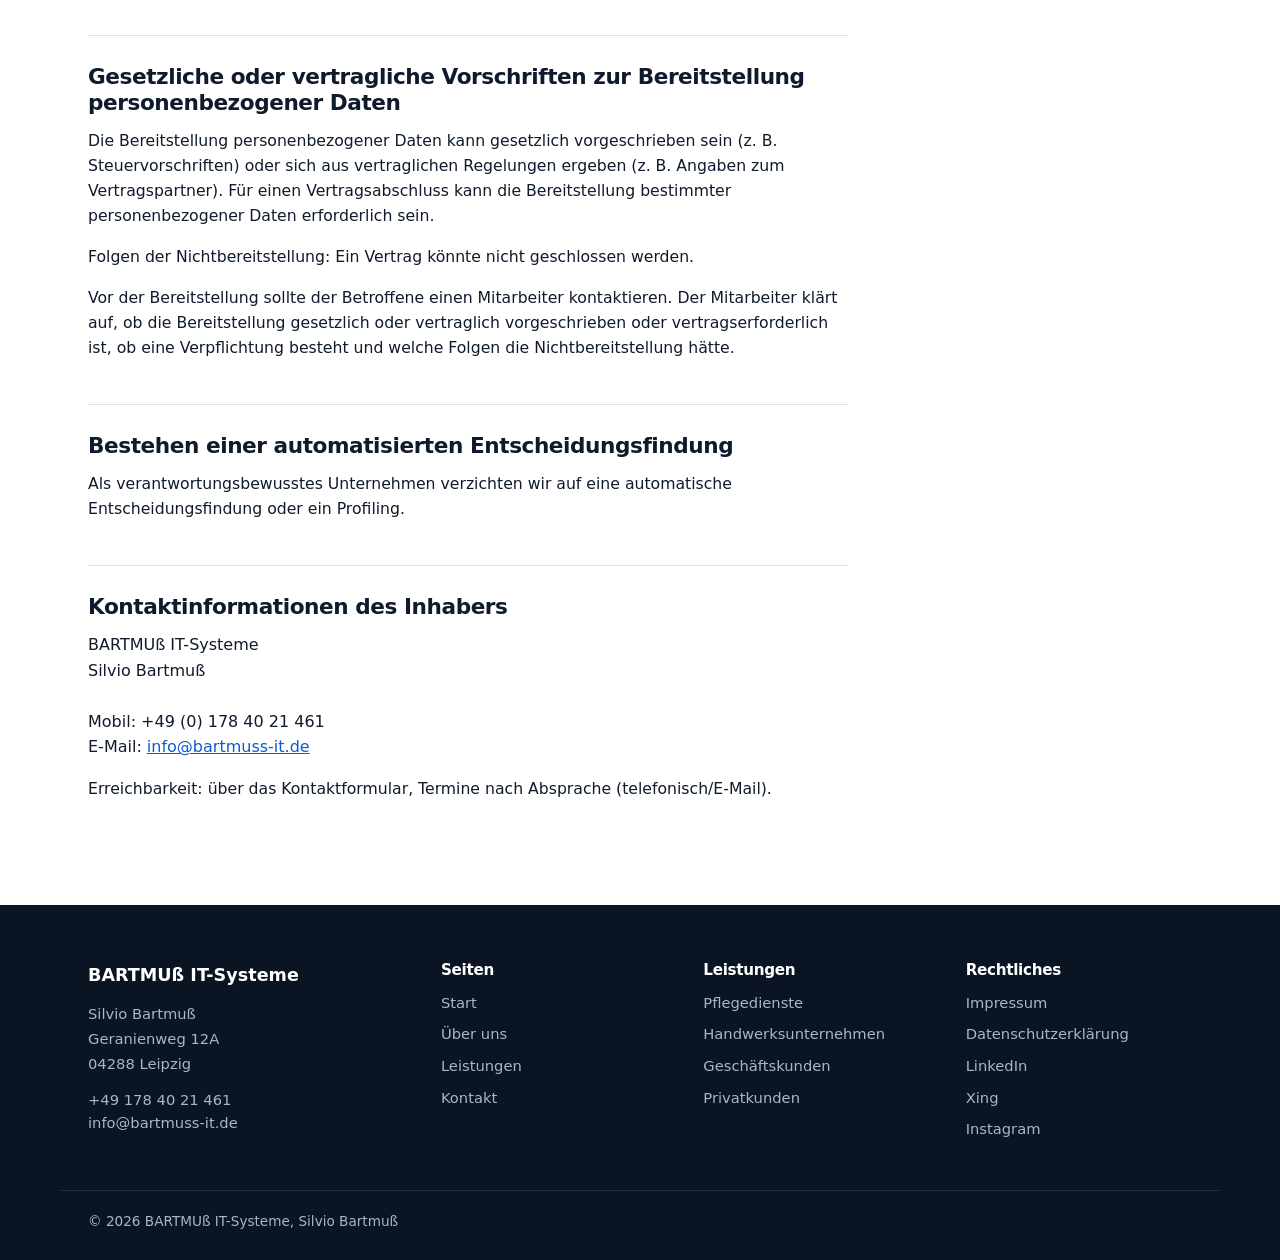
==== commit eaa5ced3: "Header: 'Ablauf besprechen' button and menu behind three-dot button Menu is now a dropdown on all sc" ====
--- a/datenschutz.html
+++ b/datenschutz.html
@@ -12,19 +12,22 @@
 <header>
   <div class="wrap nav-row">
     <a href="index.html" class="brand">BARTMUß<span>·</span>IT-Systeme</a>
-    <nav id="nav" aria-label="Hauptmenü">
-      <ul>
+    <div class="nav-actions">
+      <a class="btn btn-primary nav-cta" href="kontakt.html">Ablauf besprechen ↗</a>
+      <div class="menu-wrap">
+        <button class="menu-btn" id="burger" aria-label="Menü öffnen" aria-expanded="false" aria-controls="nav">
+          <svg viewBox="0 0 24 24" fill="currentColor" aria-hidden="true"><circle cx="5" cy="12" r="2"/><circle cx="12" cy="12" r="2"/><circle cx="19" cy="12" r="2"/></svg>
+        </button>
+        <nav id="nav" aria-label="Hauptmenü">
+          <ul>
         <li><a href="index.html">Start</a></li>
         <li><a href="ueber.html">Über uns</a></li>
         <li><a href="leistungen.html">Leistungen</a></li>
         <li><a href="kontakt.html">Kontakt</a></li>
       </ul>
-    </nav>
-    <a class="nav-phone" href="tel:+4917840214611">
-      <svg viewBox="0 0 24 24" fill="none" stroke-width="2" stroke-linecap="round" stroke-linejoin="round"><path d="M22 16.92v3a2 2 0 0 1-2.18 2 19.79 19.79 0 0 1-8.63-3.07 19.5 19.5 0 0 1-6-6 19.79 19.79 0 0 1-3.07-8.67A2 2 0 0 1 4.11 2h3a2 2 0 0 1 2 1.72c.127.96.361 1.903.7 2.81a2 2 0 0 1-.45 2.11L8.09 9.91a16 16 0 0 0 6 6l1.27-1.27a2 2 0 0 1 2.11-.45c.907.339 1.85.573 2.81.7A2 2 0 0 1 22 16.92z"/></svg>
-      +49 178 40 21 461
-    </a>
-    <button class="burger" id="burger" aria-label="Menü öffnen" aria-expanded="false" aria-controls="nav"><span></span><span></span><span></span></button>
+        </nav>
+      </div>
+    </div>
   </div>
 </header>
 
--- a/style.css
+++ b/style.css
@@ -30,32 +30,33 @@
 select:focus-visible, summary:focus-visible{outline:3px solid var(--accent); outline-offset:2px;}
 
 /* ---------- Header ---------- */
-header{position:sticky; top:0; z-index:100; background:rgba(255,255,255,.96); backdrop-filter:blur(8px); border-bottom:1px solid var(--line);}
-.nav-row{display:flex; align-items:center; justify-content:space-between; gap:24px; padding:14px 0;}
+header{position:sticky; top:0; z-index:100; background:var(--bg); border-bottom:1px solid var(--line);}
+.nav-row{display:flex; align-items:center; justify-content:space-between; gap:16px; padding:12px 0;}
 .brand{font-weight:800; font-size:1.2rem; letter-spacing:-0.02em; text-decoration:none; color:var(--ink); white-space:nowrap;}
 .brand span{color:var(--accent);}
-nav ul{list-style:none; display:flex; gap:30px; margin:0; padding:0;}
-nav a{text-decoration:none; font-size:.95rem; font-weight:500; color:var(--text); padding:6px 0; border-bottom:2px solid transparent; transition:color .15s ease, border-color .15s ease;}
-nav a:hover{color:var(--accent);}
-nav a[aria-current="page"]{color:var(--accent); border-color:var(--accent); font-weight:600;}
-.nav-phone{
-  display:flex; align-items:center; gap:8px; text-decoration:none; white-space:nowrap;
-  font-size:.92rem; font-weight:600; color:var(--accent);
-  border:1px solid var(--accent); border-radius:4px; padding:8px 14px;
-  transition:background .15s ease, color .15s ease;
-}
-.nav-phone:hover{background:var(--accent); color:#fff;}
-.nav-phone svg{width:16px; height:16px; stroke:currentColor;}
-.burger{display:none; background:none; border:none; cursor:pointer; padding:6px;}
-.burger span{display:block; width:24px; height:2px; background:var(--ink); margin:5px 0;}
-@media (max-width:900px){
-  nav{position:absolute; top:100%; left:0; right:0; background:#fff; border-bottom:1px solid var(--line); display:none;}
-  nav.open{display:block;}
-  nav ul{flex-direction:column; gap:0; padding:8px 28px 20px;}
-  nav a{display:block; padding:13px 0; border-bottom:1px solid var(--line);}
-  nav a[aria-current="page"]{border-bottom-color:var(--accent);}
-  .nav-phone{display:none;}
-  .burger{display:block;}
+.nav-actions{display:flex; align-items:center; gap:12px;}
+.nav-cta{padding:10px 18px; white-space:nowrap;}
+.menu-wrap{position:relative;}
+.menu-btn{
+  display:flex; align-items:center; justify-content:center; width:44px; height:44px; cursor:pointer;
+  background:var(--bg); color:var(--ink); border:1px solid var(--line); border-radius:4px;
+  transition:border-color .15s ease, color .15s ease, background .15s ease;
+}
+.menu-btn svg{width:22px; height:22px;}
+.menu-btn:hover,.menu-btn[aria-expanded="true"]{border-color:var(--accent); color:var(--accent);}
+nav{
+  display:none; position:absolute; right:0; top:calc(100% + 10px); min-width:230px;
+  background:var(--bg); border:1px solid var(--line); border-radius:4px; padding:8px;
+  box-shadow:0 16px 40px rgba(15,27,45,.14);
+}
+nav.open{display:block;}
+nav ul{list-style:none; margin:0; padding:0;}
+nav a{display:block; text-decoration:none; font-size:1rem; font-weight:500; color:var(--ink); padding:12px 14px; border-radius:3px; transition:background .15s ease, color .15s ease;}
+nav a:hover{background:var(--bg-soft); color:var(--accent);}
+nav a[aria-current="page"]{color:var(--accent); font-weight:700; background:var(--accent-soft);}
+@media (max-width:420px){
+  .nav-cta{padding:10px 12px; font-size:.88rem;}
+  .brand{font-size:1.05rem;}
 }
 
 /* ---------- Buttons ---------- */
@@ -125,6 +126,38 @@
 @media (min-width:981px){
   .step:not(:last-child):after{content:""; position:absolute; top:46px; right:-24px; width:20px; height:20px; background:no-repeat center/contain url("data:image/svg+xml,%3Csvg xmlns='http://www.w3.org/2000/svg' viewBox='0 0 24 24' fill='none' stroke='%230e5bd0' stroke-width='2.5' stroke-linecap='round' stroke-linejoin='round'%3E%3Cpath d='M5 12h14M13 6l6 6-6 6'/%3E%3C/svg%3E");}
 }
+
+/* IT-Baukasten (Tabs) */
+.kit{display:grid; grid-template-columns:320px 1fr; border:1px solid var(--line); border-radius:4px; background:#fff; overflow:hidden;}
+@media (max-width:820px){ .kit{grid-template-columns:1fr;} }
+.kit-tabs{display:flex; flex-direction:column; border-right:1px solid var(--line); background:var(--bg-soft);}
+@media (max-width:820px){
+  .kit-tabs{flex-direction:row; overflow-x:auto; border-right:none; border-bottom:1px solid var(--line); -webkit-overflow-scrolling:touch;}
+}
+.kit-tab{
+  text-align:left; font:inherit; font-weight:600; font-size:.97rem; color:var(--text);
+  background:none; border:none; border-left:4px solid transparent; border-bottom:1px solid var(--line);
+  padding:18px 20px; cursor:pointer; transition:background .15s ease, color .15s ease;
+}
+.kit-tab:last-child{border-bottom:none;}
+.kit-tab:hover{background:#fff; color:var(--ink);}
+.kit-tab[aria-selected="true"]{background:#fff; color:var(--accent); border-left-color:var(--accent);}
+@media (max-width:820px){
+  .kit-tab{white-space:nowrap; border-left:none; border-bottom:3px solid transparent; border-right:1px solid var(--line);}
+  .kit-tab[aria-selected="true"]{border-bottom-color:var(--accent);}
+}
+.kit-panel{padding:36px 40px;}
+@media (max-width:600px){ .kit-panel{padding:26px 22px;} }
+.kit-panel[hidden]{display:none;}
+.kit-panel h3{font-size:1.4rem;}
+.kit-panel > p{font-size:1.02rem; margin-bottom:20px;}
+
+/* Probleme und Lösungen */
+.case{background:#fff; border:1px solid var(--line); border-radius:4px; padding:26px; display:flex; flex-direction:column;}
+.case h3{font-size:1.1rem; margin-bottom:12px;}
+.case .problem{font-size:.95rem; margin:0 0 16px;}
+.case .solution{margin:auto 0 0; padding-top:16px; border-top:1px solid var(--line); font-size:.95rem; color:var(--ink);}
+.case .solution strong{color:var(--accent);}
 
 /* FAQ */
 .faq{max-width:820px;}
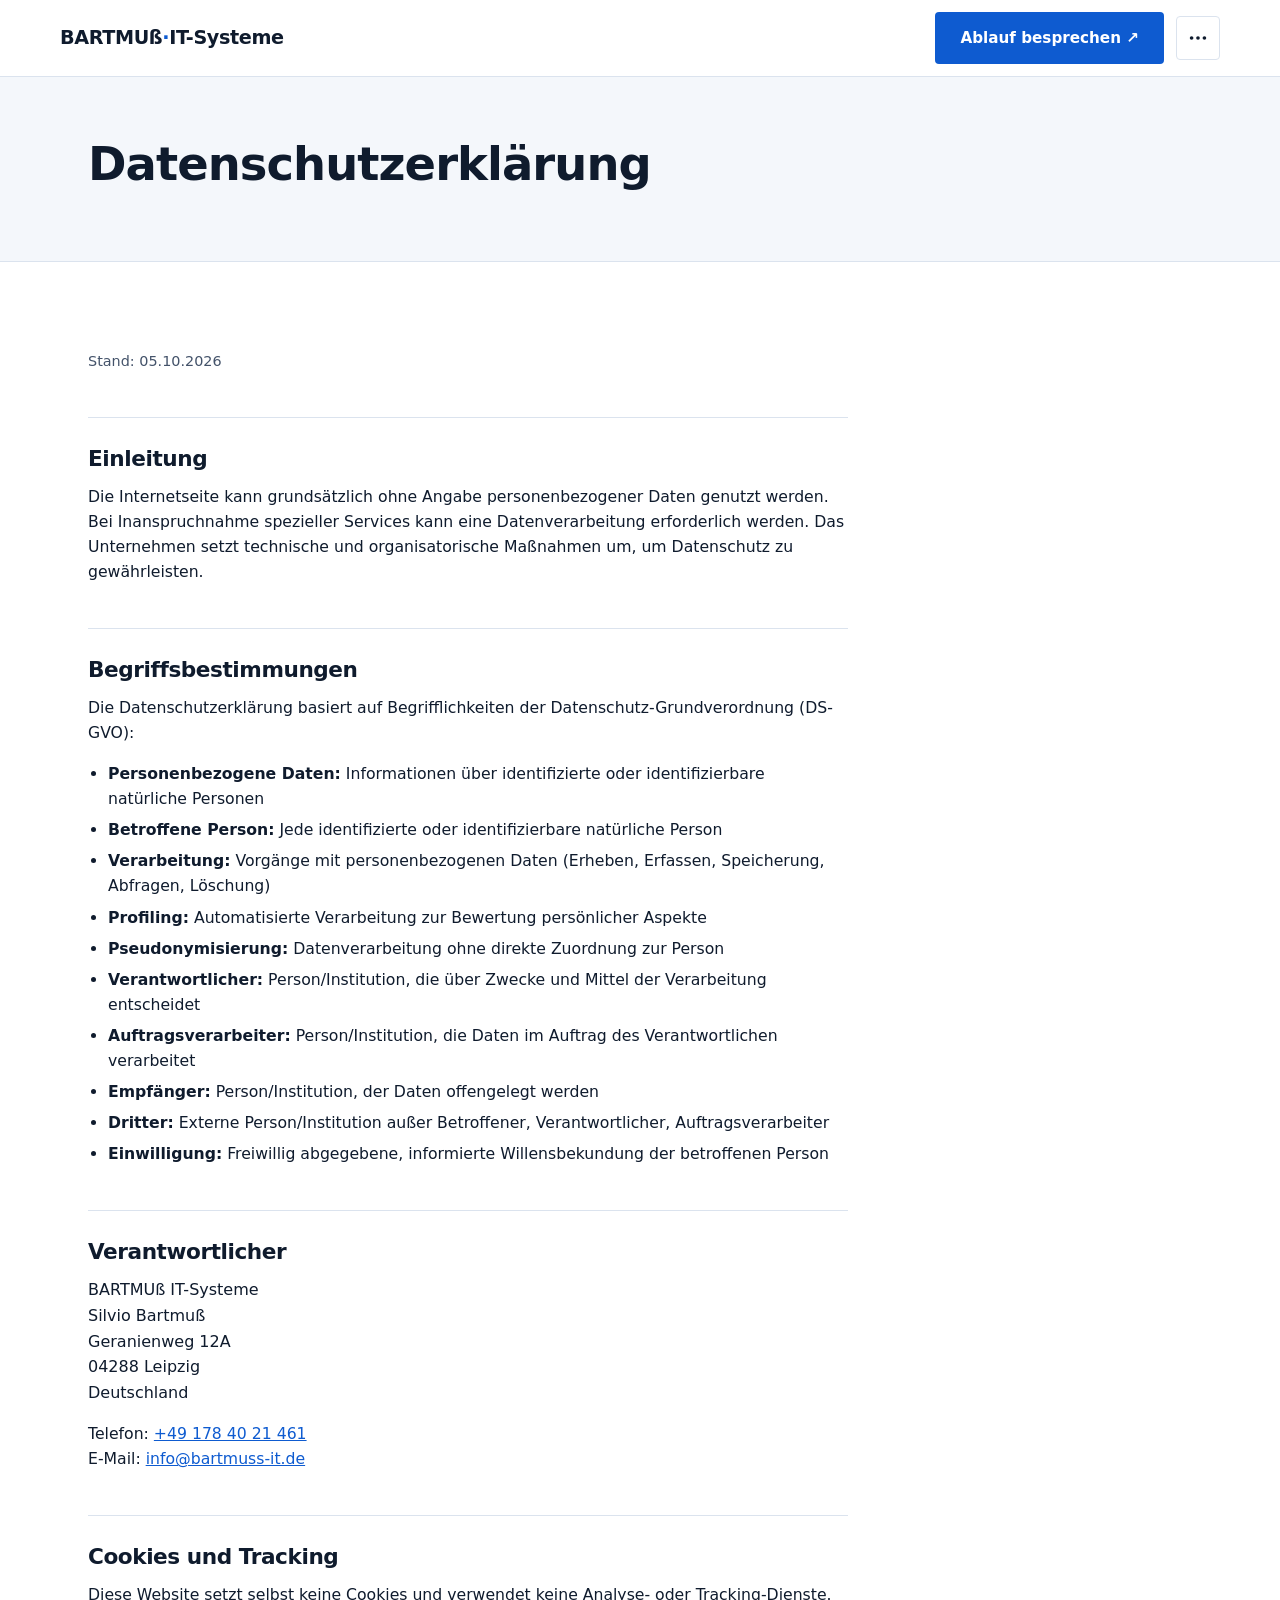
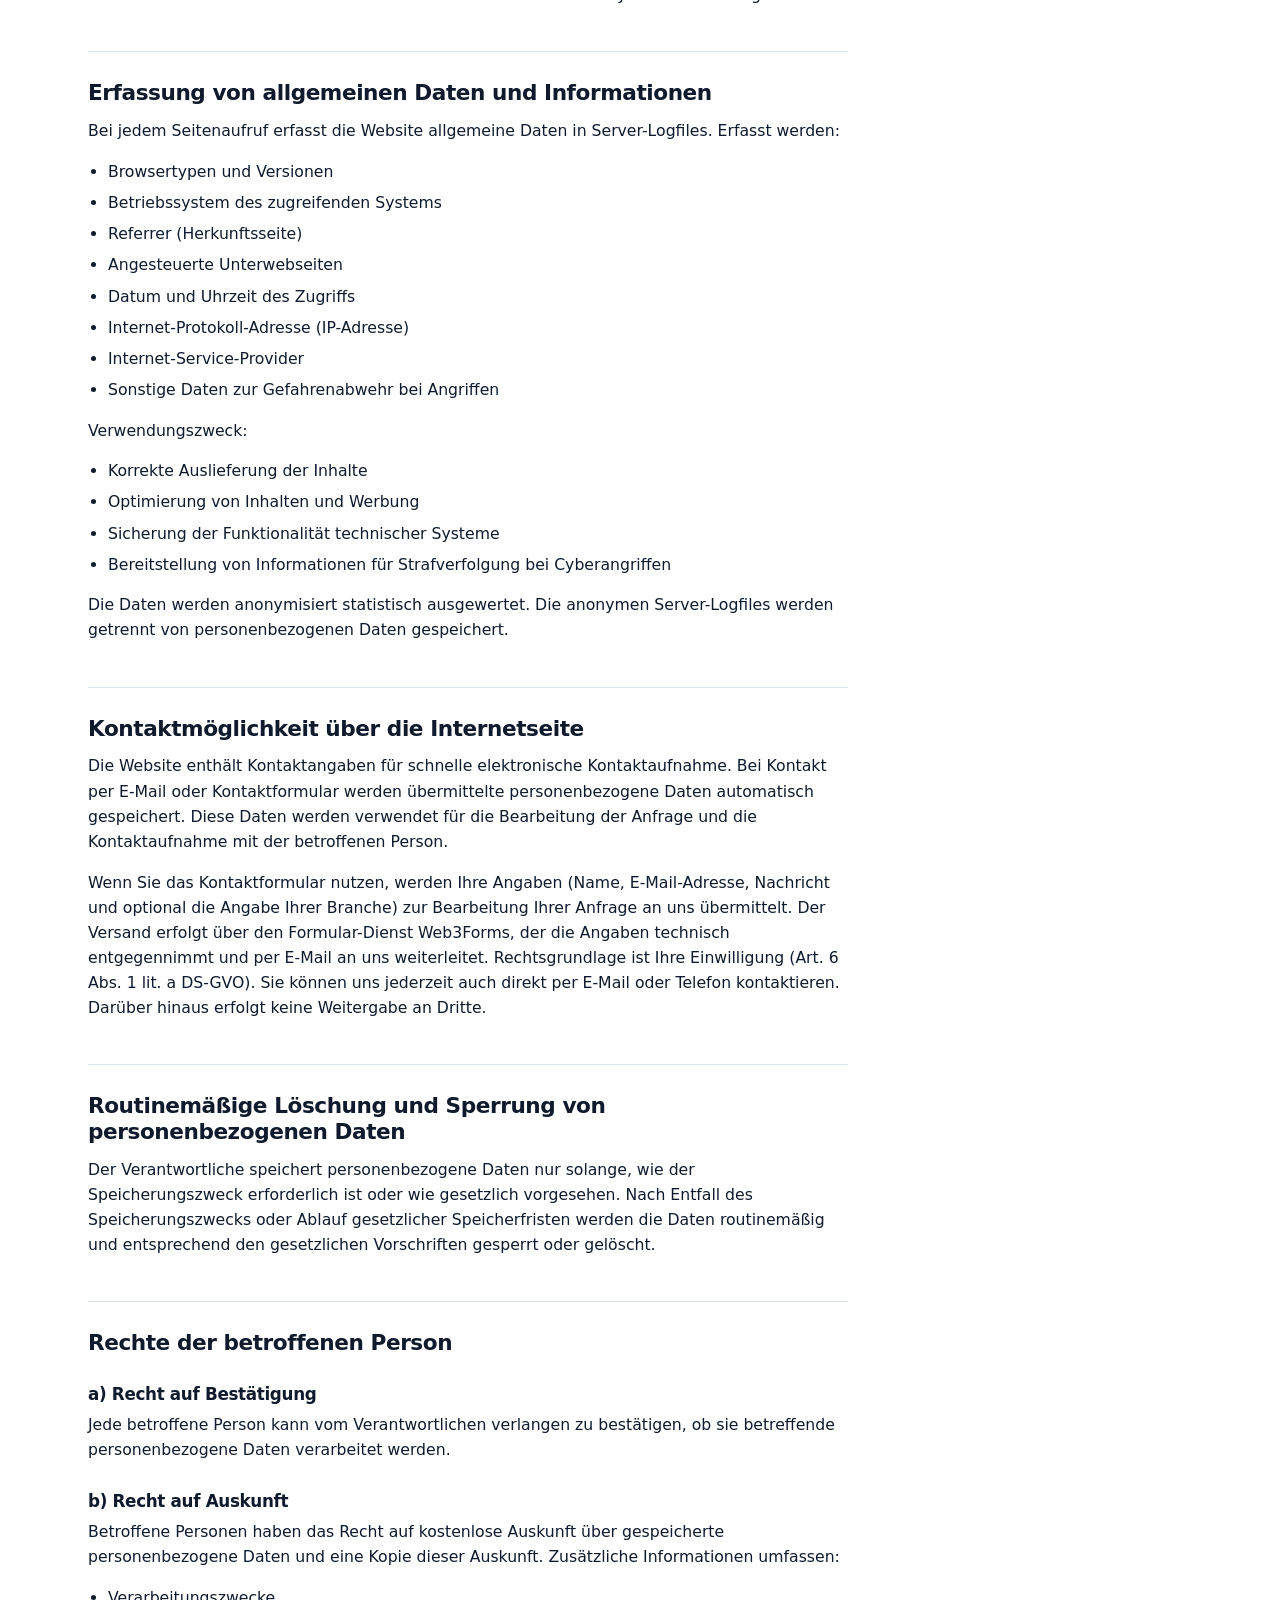
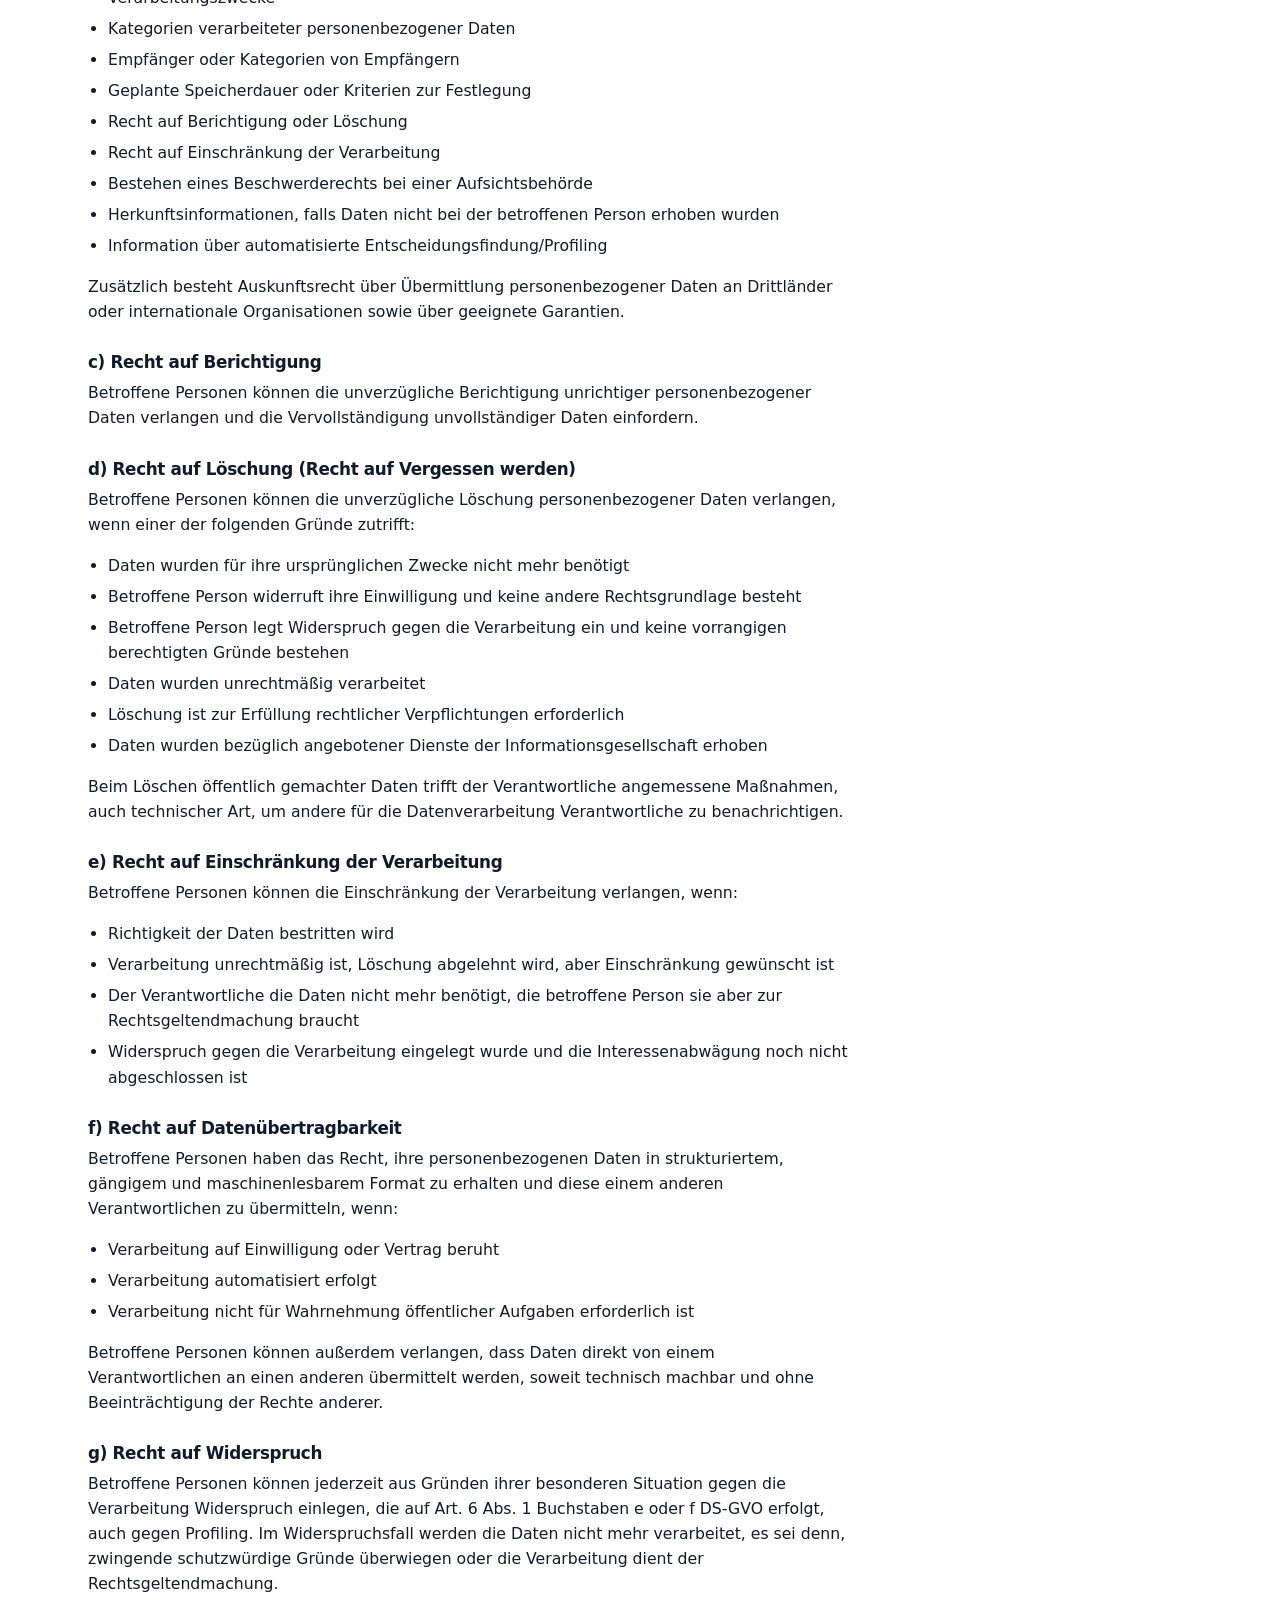
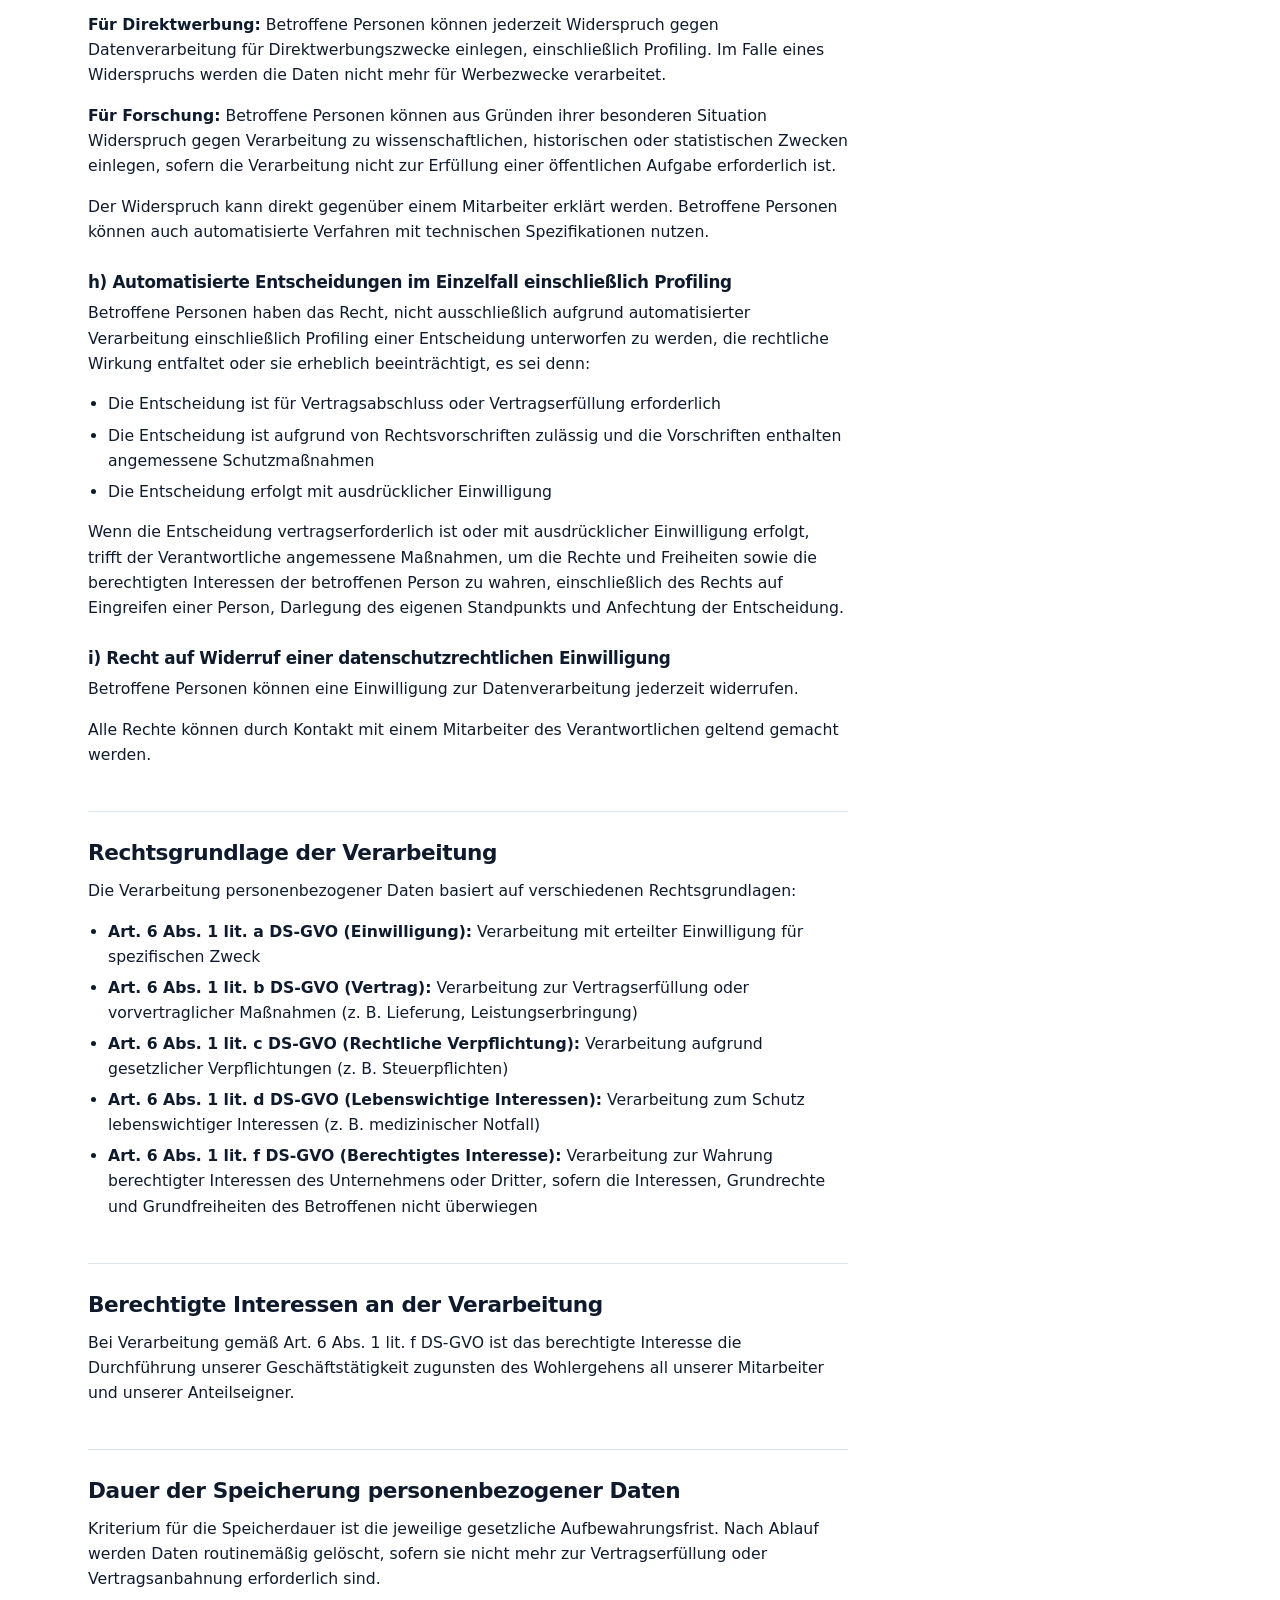
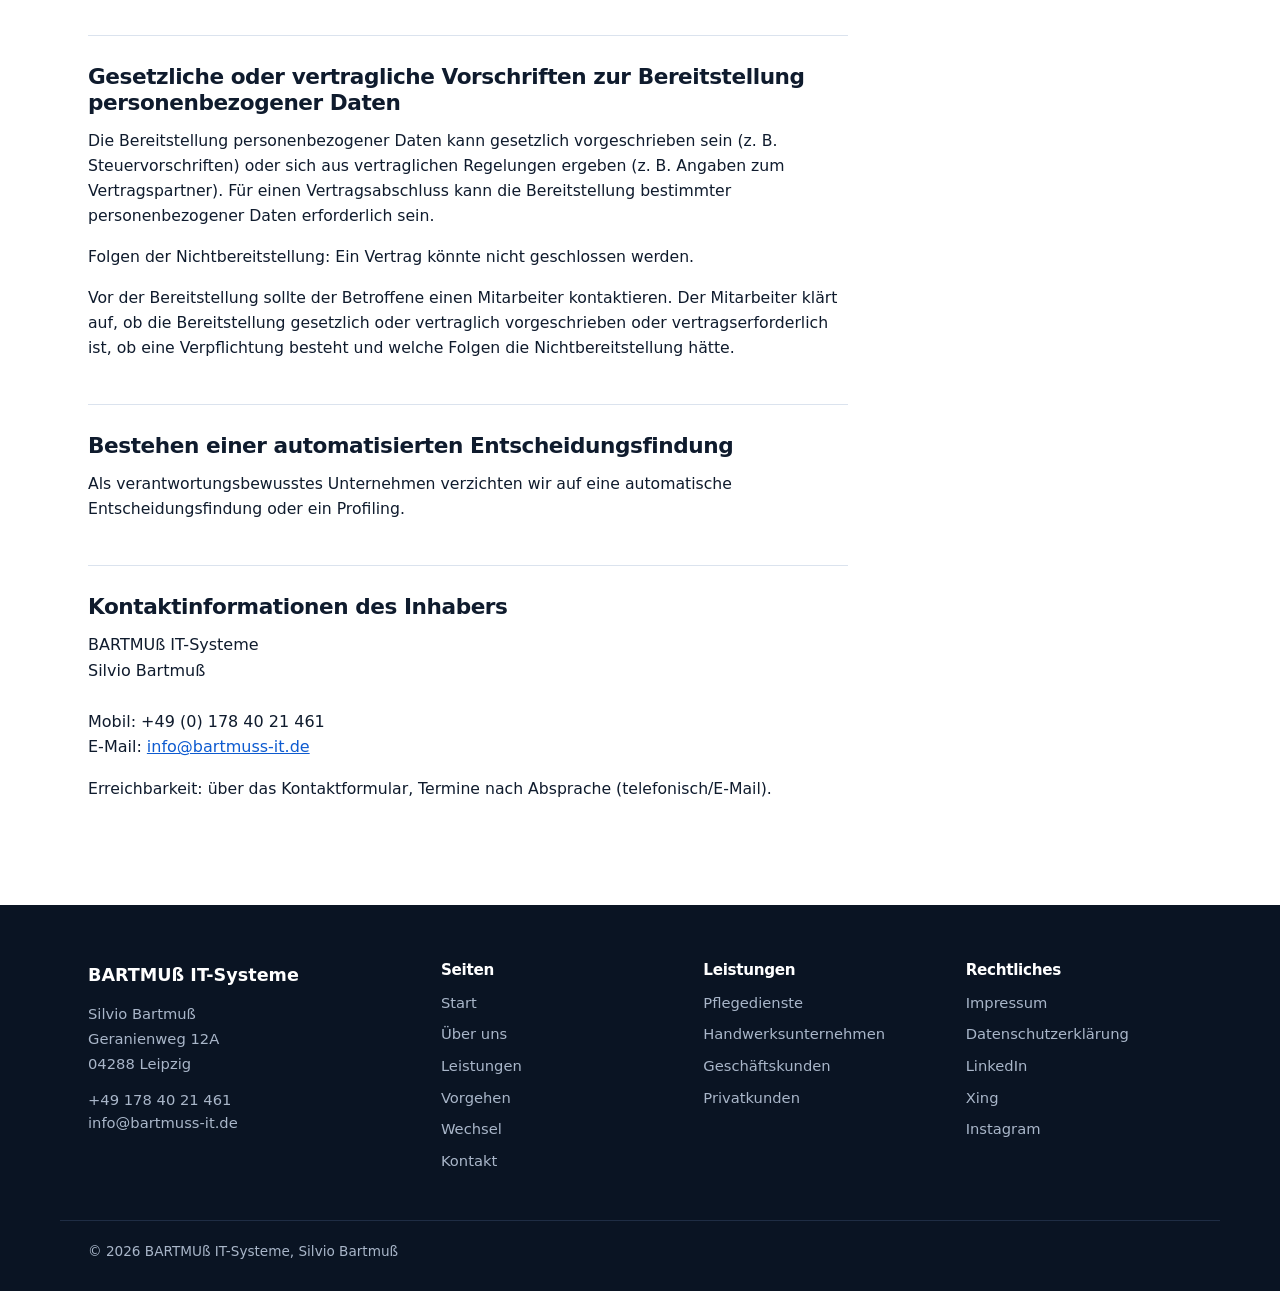
==== commit 658f90c9: "Add Vorgehen and Wechsel pages, extend menu and footer New pages with generated content derived from" ====
--- a/datenschutz.html
+++ b/datenschutz.html
@@ -23,6 +23,8 @@
         <li><a href="index.html">Start</a></li>
         <li><a href="ueber.html">Über uns</a></li>
         <li><a href="leistungen.html">Leistungen</a></li>
+        <li><a href="vorgehen.html">Vorgehen</a></li>
+        <li><a href="wechsel.html">Wechsel</a></li>
         <li><a href="kontakt.html">Kontakt</a></li>
       </ul>
         </nav>
@@ -225,6 +227,8 @@
         <li><a href="index.html">Start</a></li>
         <li><a href="ueber.html">Über uns</a></li>
         <li><a href="leistungen.html">Leistungen</a></li>
+        <li><a href="vorgehen.html">Vorgehen</a></li>
+        <li><a href="wechsel.html">Wechsel</a></li>
         <li><a href="kontakt.html">Kontakt</a></li>
       </ul>
     </div>
--- a/style.css
+++ b/style.css
@@ -151,6 +151,24 @@
 .kit-panel[hidden]{display:none;}
 .kit-panel h3{font-size:1.4rem;}
 .kit-panel > p{font-size:1.02rem; margin-bottom:20px;}
+
+/* Phasen (Vorgehen, Wechsel) */
+.phases{max-width:1000px;}
+.phase{display:grid; grid-template-columns:56px 1.1fr .9fr; gap:32px; padding:36px 0; border-top:1px solid var(--line); align-items:start;}
+.phase:first-child{border-top:none; padding-top:0;}
+.phase .n{display:flex; width:44px; height:44px; align-items:center; justify-content:center; border-radius:50%; background:var(--accent); color:#fff; font-weight:700; font-size:1.05rem;}
+.phase h3{font-size:1.35rem; margin-bottom:8px;}
+.phase p{margin:0;}
+.phase .result{background:var(--bg-soft); border:1px solid var(--line); border-radius:4px; padding:18px 20px;}
+.phase .result strong{display:block; color:var(--accent); font-size:.9rem; margin-bottom:6px;}
+.phase .result p{font-size:.95rem; color:var(--ink);}
+@media (max-width:860px){
+  .phase{grid-template-columns:44px 1fr; gap:20px;}
+  .phase .result{grid-column:1 / -1;}
+}
+@media (max-width:520px){
+  .phase{grid-template-columns:1fr; gap:14px;}
+}
 
 /* Probleme und Lösungen */
 .case{background:#fff; border:1px solid var(--line); border-radius:4px; padding:26px; display:flex; flex-direction:column;}
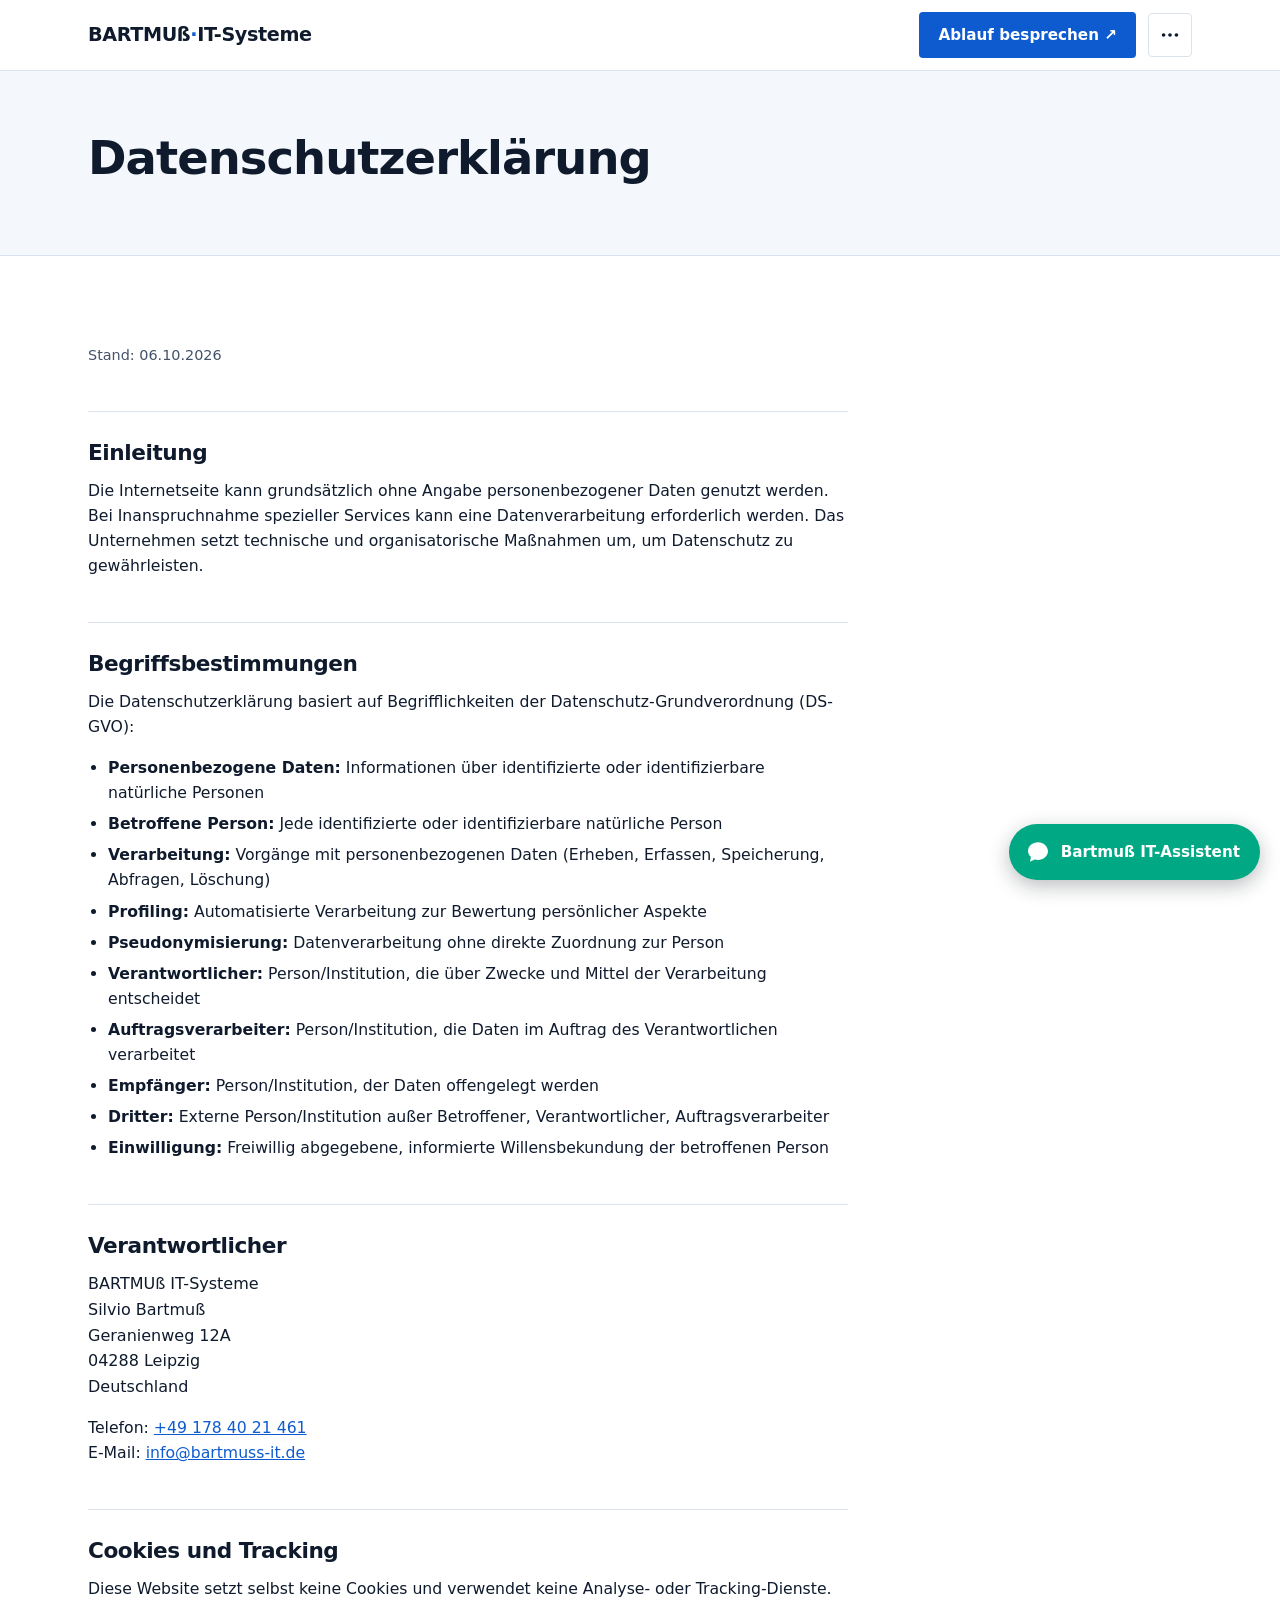
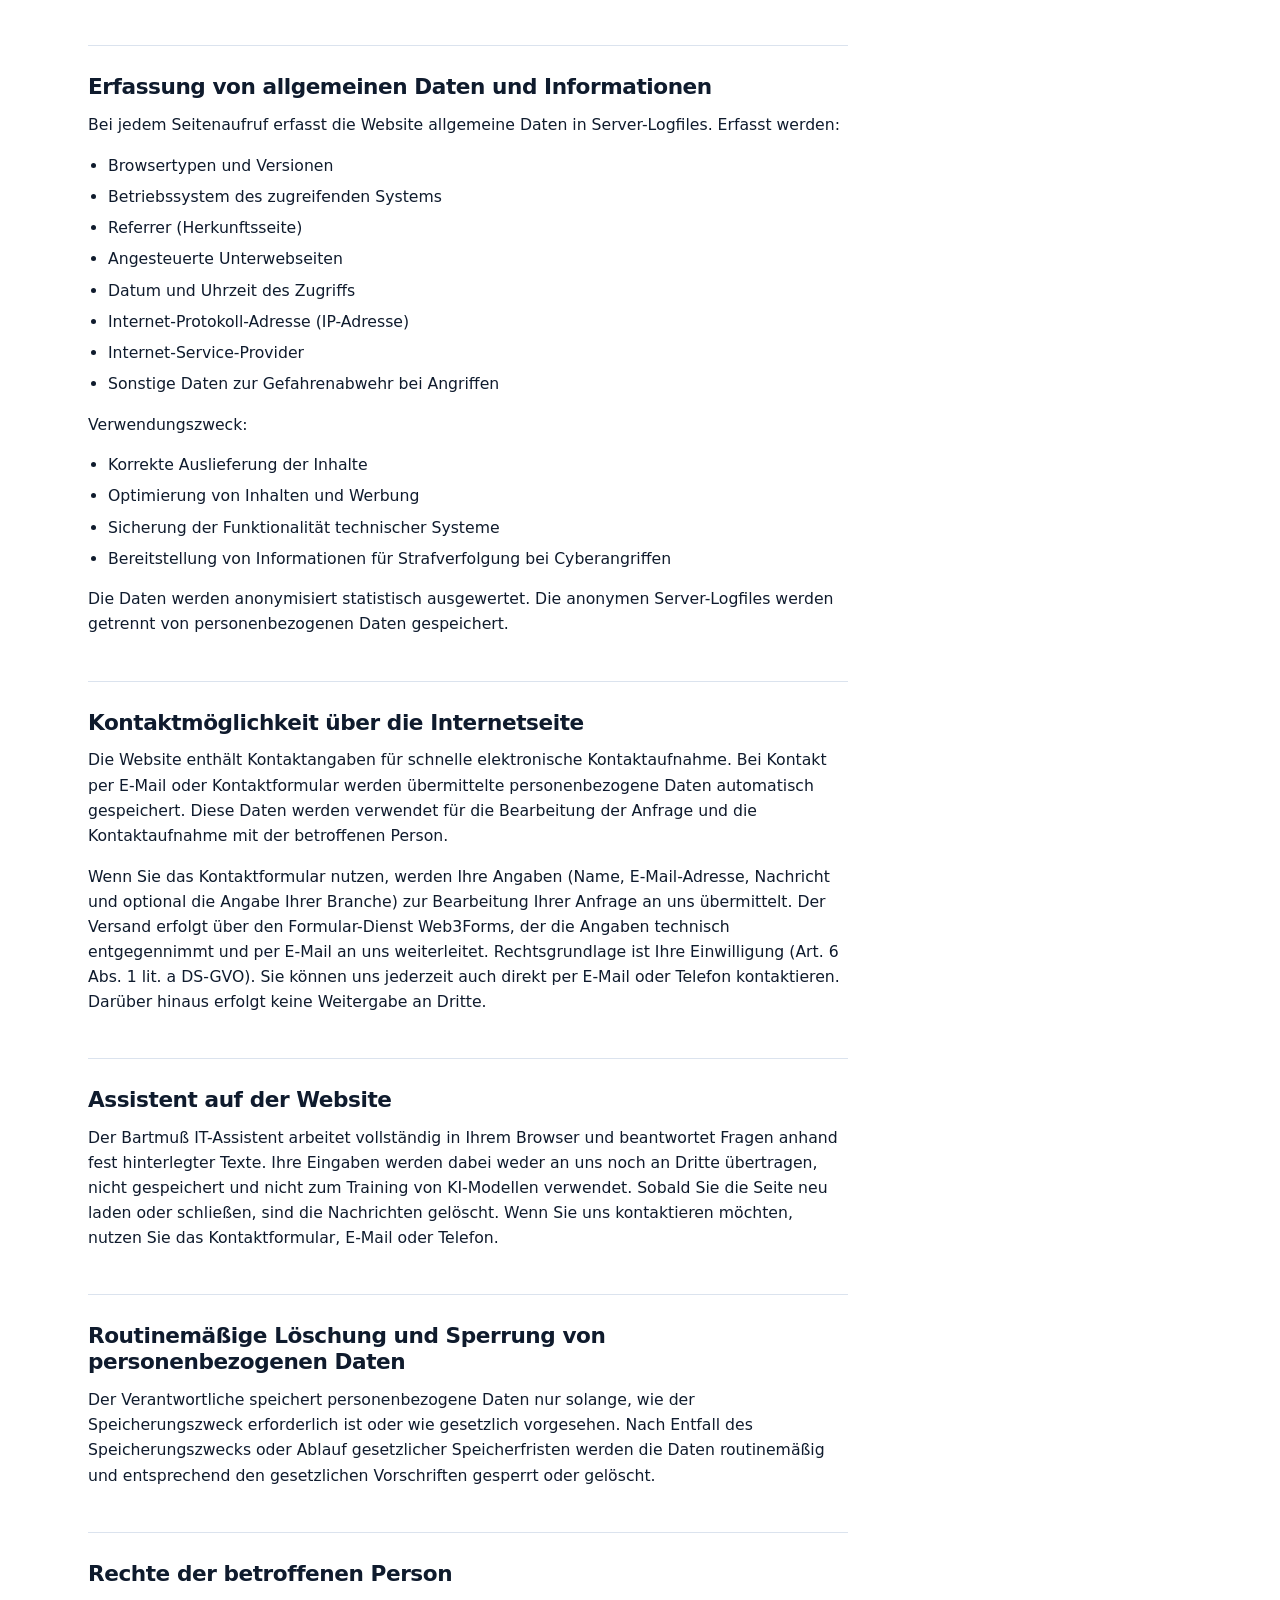
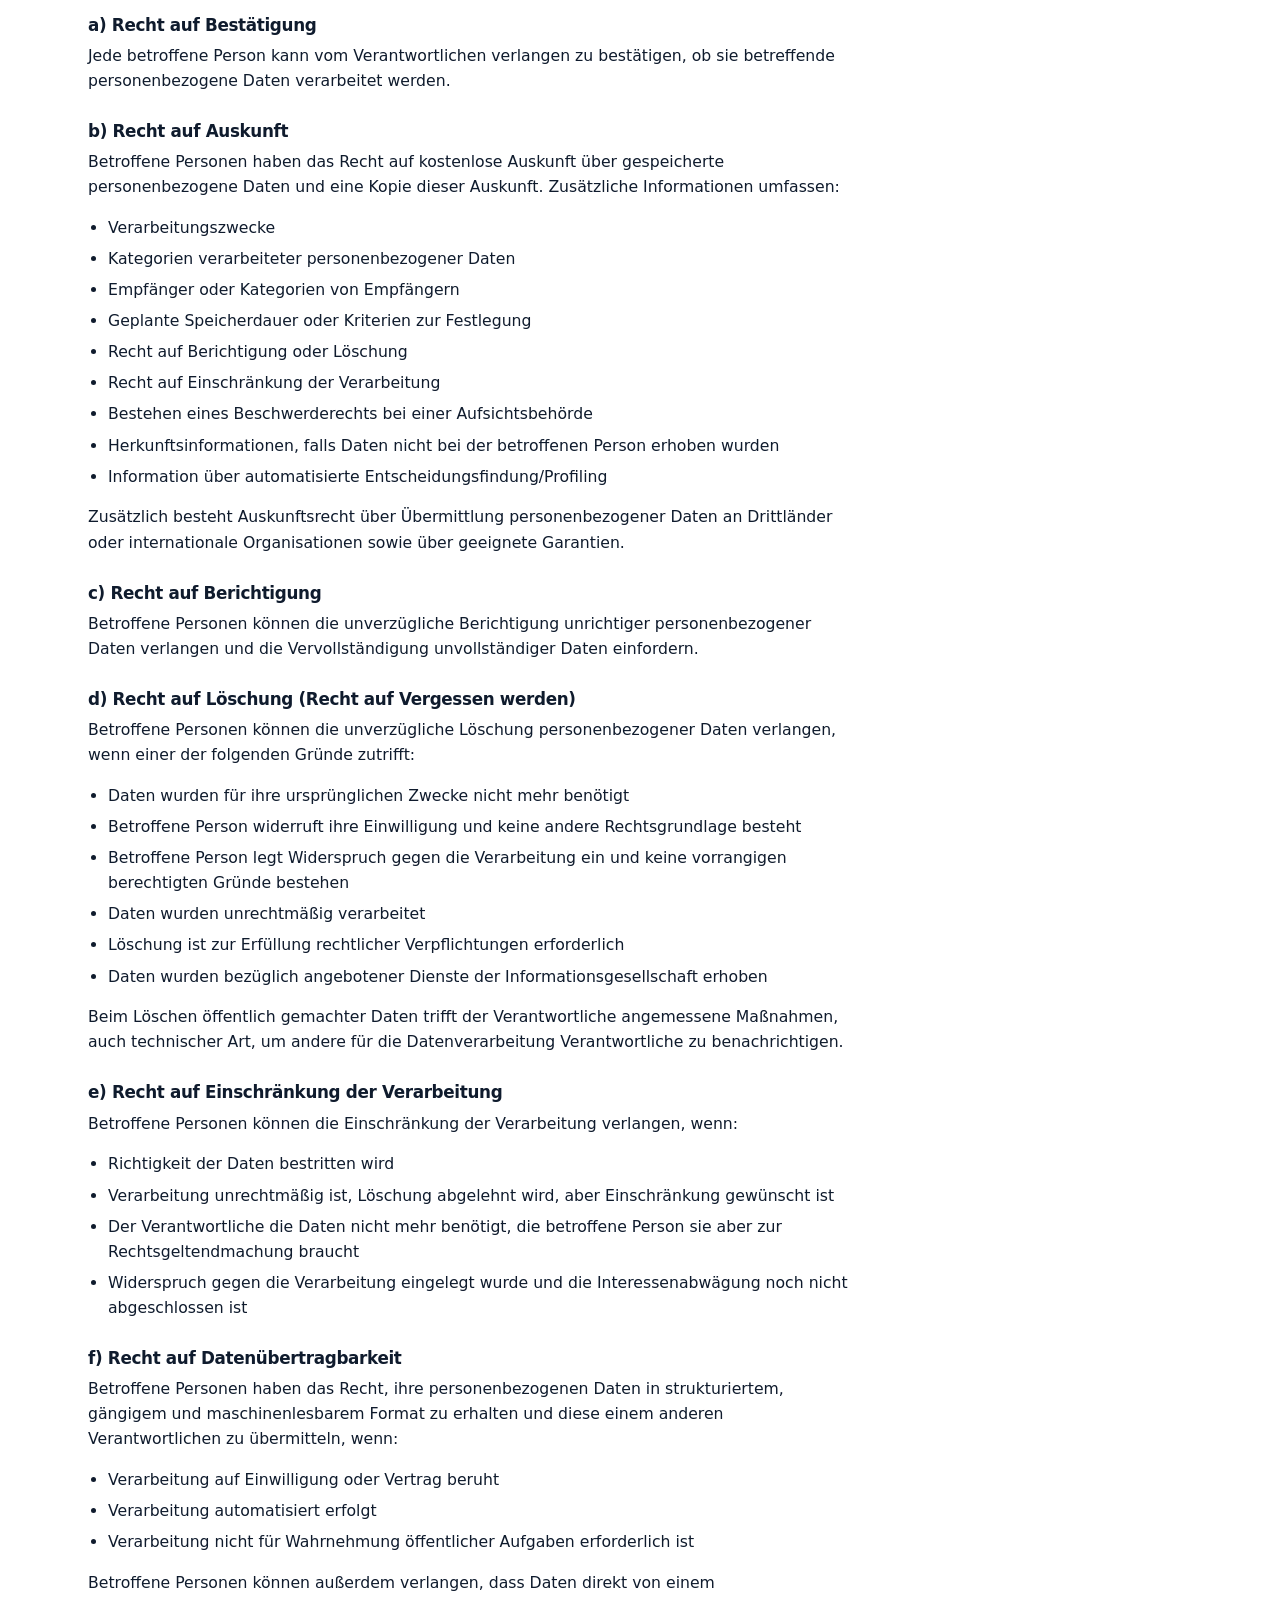
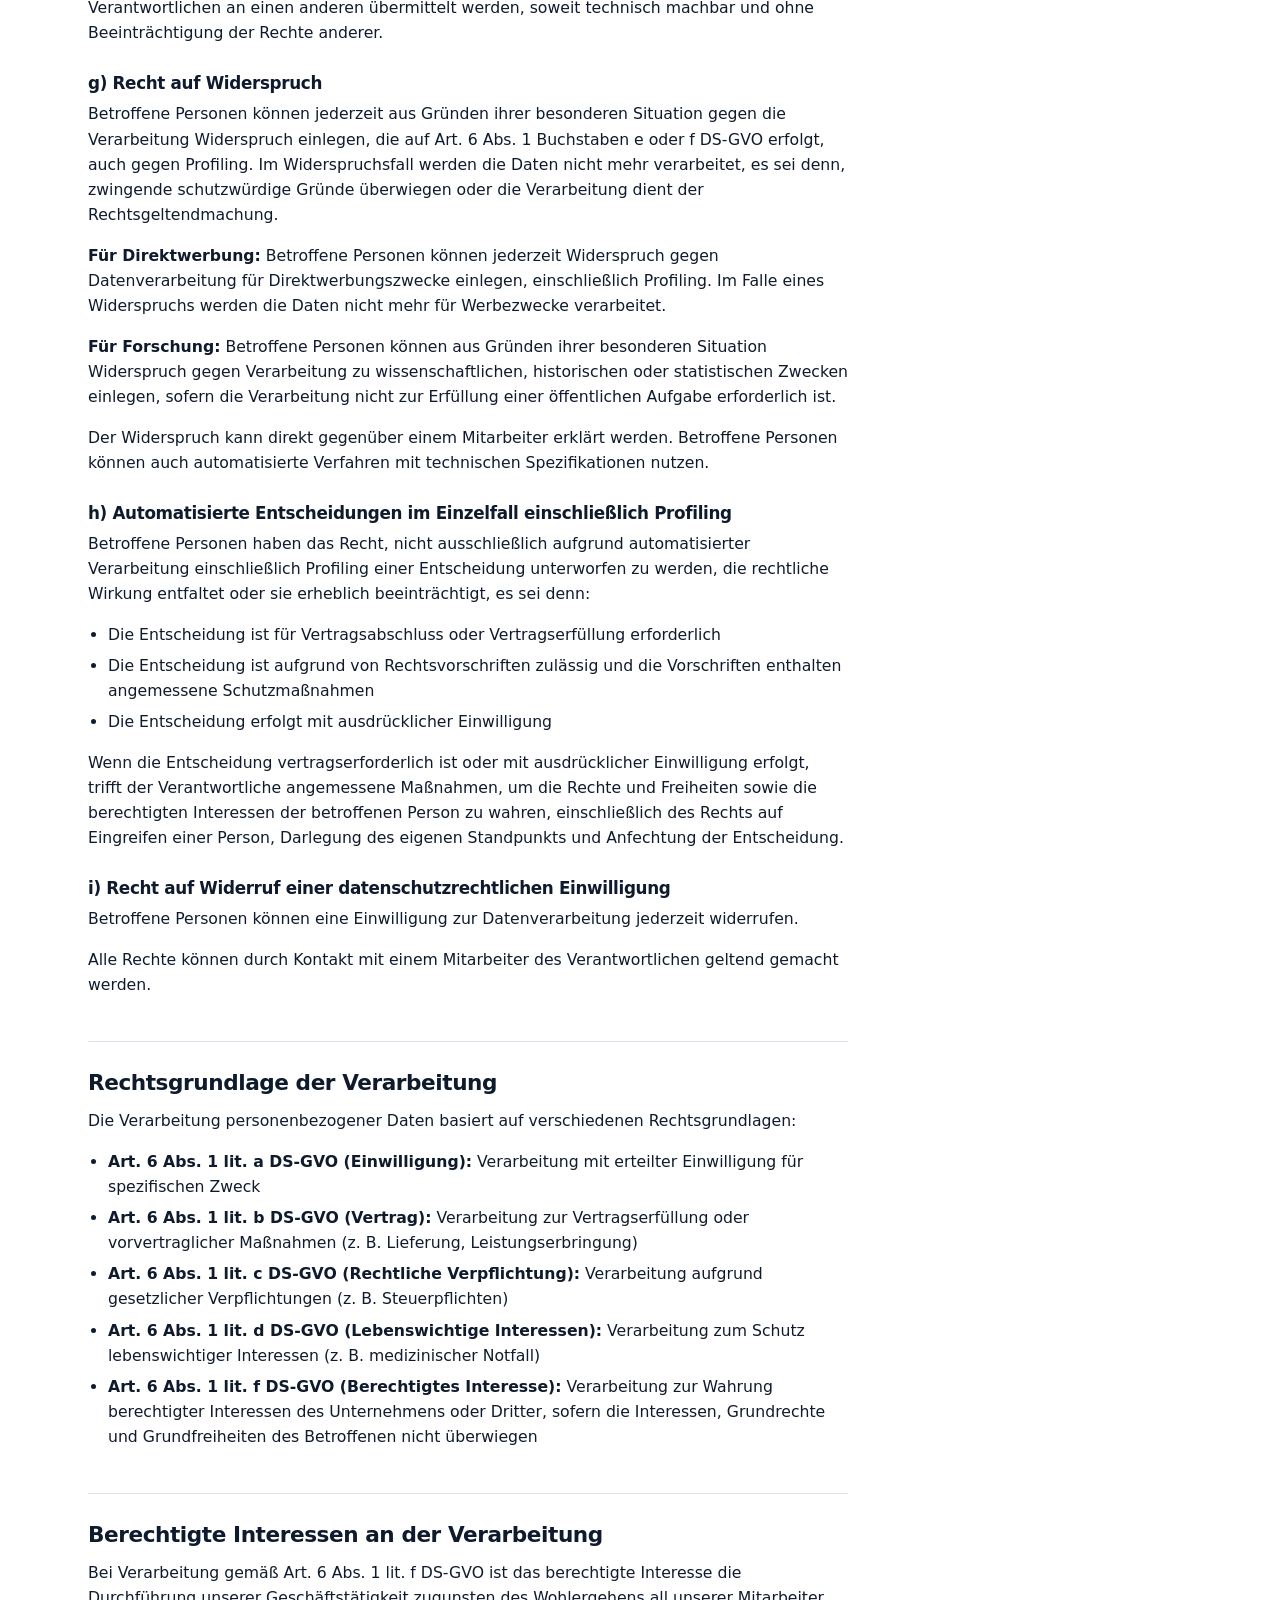
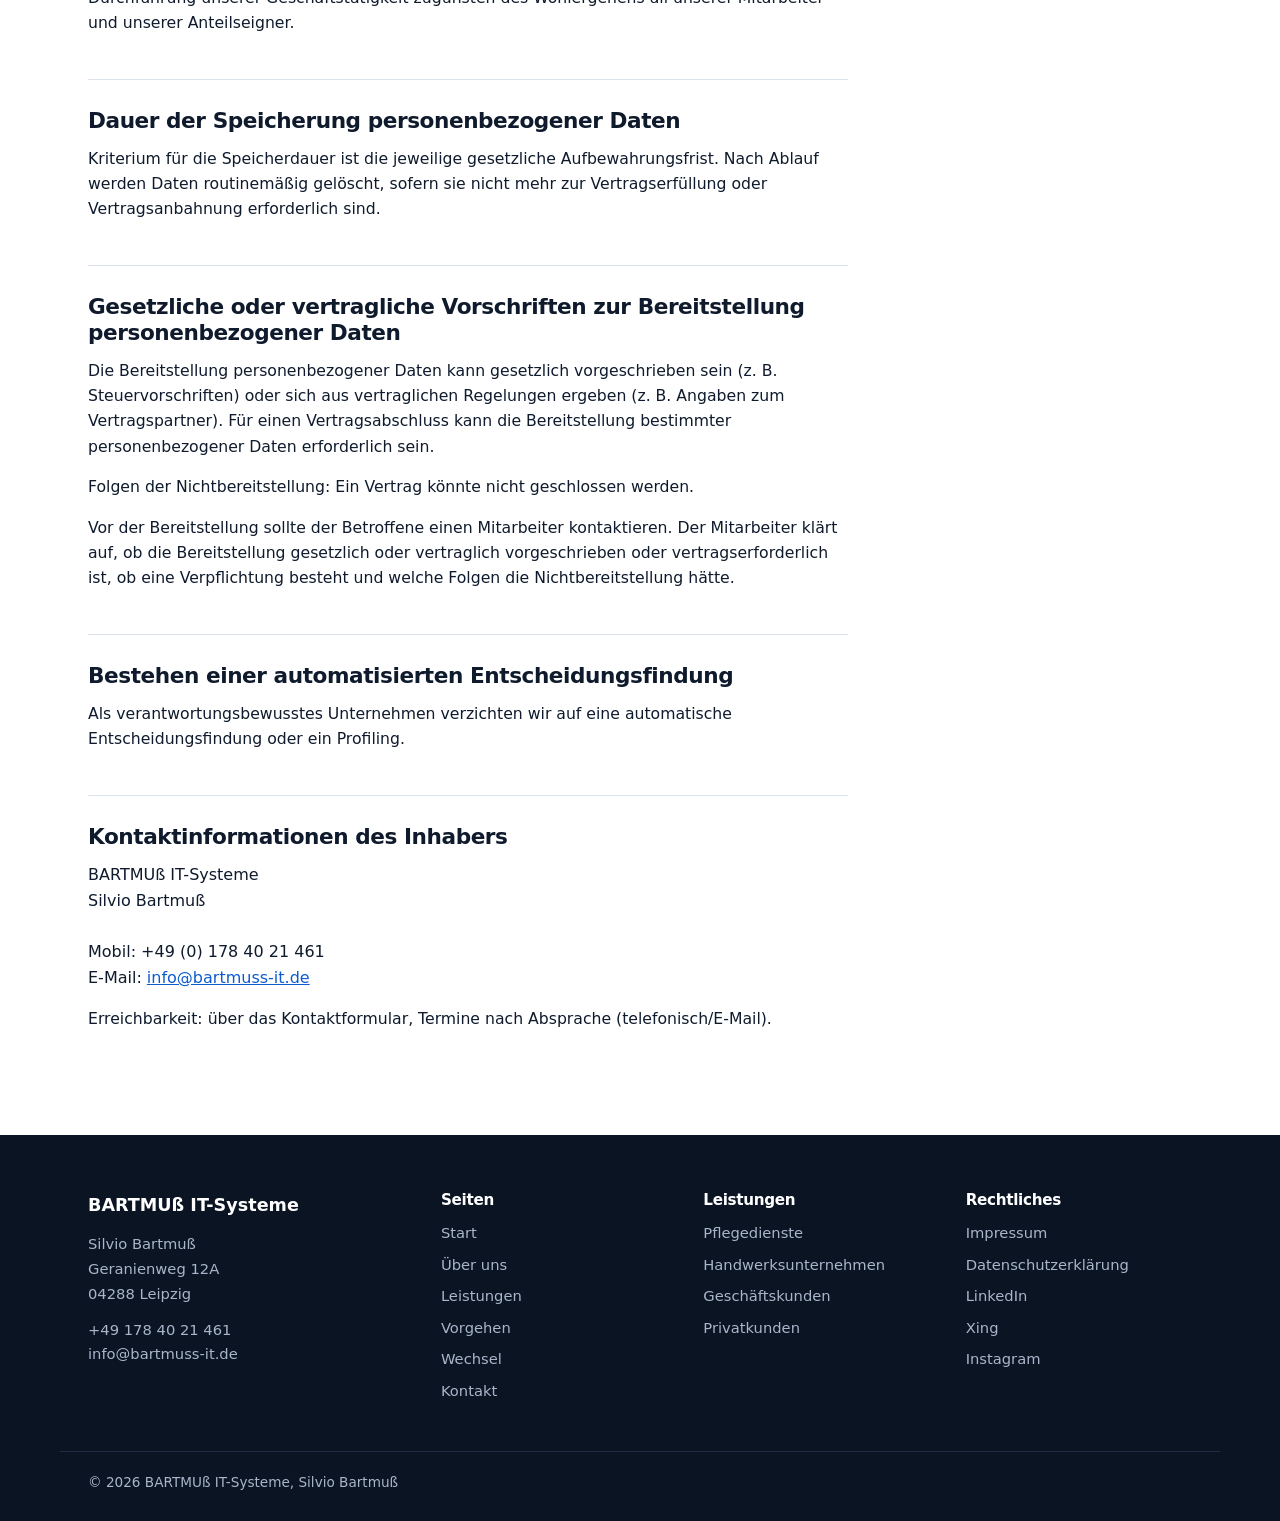
==== commit 89476294: "Add Bartmuß IT assistant chat widget and fix mobile layout - Chat button bottom right with messenger" ====
--- a/datenschutz.html
+++ b/datenschutz.html
@@ -43,7 +43,7 @@
 <section>
   <div class="wrap">
     <div class="legal">
-      <p class="stand">Stand: 05.10.2026</p>
+      <p class="stand">Stand: 06.10.2026</p>
 
       <h2>Einleitung</h2>
       <p>Die Internetseite kann grundsätzlich ohne Angabe personenbezogener Daten genutzt werden. Bei Inanspruchnahme spezieller Services kann eine Datenverarbeitung erforderlich werden. Das Unternehmen setzt technische und organisatorische Maßnahmen um, um Datenschutz zu gewährleisten.</p>
@@ -102,6 +102,9 @@
       <p>Die Website enthält Kontaktangaben für schnelle elektronische Kontaktaufnahme. Bei Kontakt per E-Mail oder Kontaktformular werden übermittelte personenbezogene Daten automatisch gespeichert. Diese Daten werden verwendet für die Bearbeitung der Anfrage und die Kontaktaufnahme mit der betroffenen Person.</p>
       <p>Wenn Sie das Kontaktformular nutzen, werden Ihre Angaben (Name, E-Mail-Adresse, Nachricht und optional die Angabe Ihrer Branche) zur Bearbeitung Ihrer Anfrage an uns übermittelt. Der Versand erfolgt über den Formular-Dienst Web3Forms, der die Angaben technisch entgegennimmt und per E-Mail an uns weiterleitet. Rechtsgrundlage ist Ihre Einwilligung (Art. 6 Abs. 1 lit. a DS-GVO). Sie können uns jederzeit auch direkt per E-Mail oder Telefon kontaktieren. Darüber hinaus erfolgt keine Weitergabe an Dritte.</p>
 
+      <h2>Assistent auf der Website</h2>
+      <p>Der Bartmuß IT-Assistent arbeitet vollständig in Ihrem Browser und beantwortet Fragen anhand fest hinterlegter Texte. Ihre Eingaben werden dabei weder an uns noch an Dritte übertragen, nicht gespeichert und nicht zum Training von KI-Modellen verwendet. Sobald Sie die Seite neu laden oder schließen, sind die Nachrichten gelöscht. Wenn Sie uns kontaktieren möchten, nutzen Sie das Kontaktformular, E-Mail oder Telefon.</p>
+
       <h2>Routinemäßige Löschung und Sperrung von personenbezogenen Daten</h2>
       <p>Der Verantwortliche speichert personenbezogene Daten nur solange, wie der Speicherungszweck erforderlich ist oder wie gesetzlich vorgesehen. Nach Entfall des Speicherungszwecks oder Ablauf gesetzlicher Speicherfristen werden die Daten routinemäßig und entsprechend den gesetzlichen Vorschriften gesperrt oder gelöscht.</p>
 
@@ -256,5 +259,6 @@
 </footer>
 
 <script src="main.js"></script>
+<script src="chat.js" defer></script>
 </body>
 </html>
--- a/style.css
+++ b/style.css
@@ -31,11 +31,11 @@
 
 /* ---------- Header ---------- */
 header{position:sticky; top:0; z-index:100; background:var(--bg); border-bottom:1px solid var(--line);}
-.nav-row{display:flex; align-items:center; justify-content:space-between; gap:16px; padding:12px 0;}
+.nav-row{display:flex; align-items:center; justify-content:space-between; gap:16px; padding-top:12px; padding-bottom:12px;}
 .brand{font-weight:800; font-size:1.2rem; letter-spacing:-0.02em; text-decoration:none; color:var(--ink); white-space:nowrap;}
 .brand span{color:var(--accent);}
 .nav-actions{display:flex; align-items:center; gap:12px;}
-.nav-cta{padding:10px 18px; white-space:nowrap;}
+.btn.nav-cta{padding:10px 18px; white-space:nowrap;}
 .menu-wrap{position:relative;}
 .menu-btn{
   display:flex; align-items:center; justify-content:center; width:44px; height:44px; cursor:pointer;
@@ -54,9 +54,18 @@
 nav a{display:block; text-decoration:none; font-size:1rem; font-weight:500; color:var(--ink); padding:12px 14px; border-radius:3px; transition:background .15s ease, color .15s ease;}
 nav a:hover{background:var(--bg-soft); color:var(--accent);}
 nav a[aria-current="page"]{color:var(--accent); font-weight:700; background:var(--accent-soft);}
-@media (max-width:420px){
-  .nav-cta{padding:10px 12px; font-size:.88rem;}
-  .brand{font-size:1.05rem;}
+.nav-row > *{min-width:0;}
+@media (max-width:520px){
+  .nav-row{gap:8px;}
+  .nav-actions{gap:8px;}
+  .brand{font-size:.98rem;}
+  .btn.nav-cta{padding:9px 11px; font-size:.82rem;}
+  .menu-btn{width:40px; height:40px;}
+}
+@media (max-width:400px){
+  .nav-row,.nav-actions{gap:6px;}
+  .brand{font-size:.84rem;}
+  .btn.nav-cta{padding:8px 8px; font-size:.76rem;}
 }
 
 /* ---------- Buttons ---------- */
@@ -95,13 +104,14 @@
 .hero-card .more:hover{text-decoration:underline;}
 
 /* ---------- Grids und Kacheln ---------- */
-.grid-3,.grid-4,.grid-6{display:grid; gap:20px;}
-.grid-3{grid-template-columns:repeat(3,1fr);}
-.grid-4{grid-template-columns:repeat(4,1fr);}
-.grid-6{grid-template-columns:repeat(3,1fr);}
-@media (max-width:980px){ .grid-4{grid-template-columns:1fr 1fr;} }
-@media (max-width:860px){ .grid-3,.grid-6{grid-template-columns:1fr 1fr;} }
-@media (max-width:600px){ .grid-3,.grid-4,.grid-6{grid-template-columns:1fr;} }
+.grid-2,.grid-3,.grid-4,.grid-6{display:grid; gap:20px;}
+.grid-2{grid-template-columns:repeat(2,minmax(0,1fr));}
+.grid-3{grid-template-columns:repeat(3,minmax(0,1fr));}
+.grid-4{grid-template-columns:repeat(4,minmax(0,1fr));}
+.grid-6{grid-template-columns:repeat(3,minmax(0,1fr));}
+@media (max-width:980px){ .grid-4{grid-template-columns:repeat(2,minmax(0,1fr));} }
+@media (max-width:860px){ .grid-3,.grid-6{grid-template-columns:repeat(2,minmax(0,1fr));} }
+@media (max-width:600px){ .grid-3,.grid-4,.grid-6,.grid-2{grid-template-columns:minmax(0,1fr);} }
 .tile{background:#fff; border:1px solid var(--line); border-radius:4px; padding:28px;}
 .tile h3{font-size:1.15rem;}
 .tile p{margin:0; font-size:.97rem;}
@@ -128,9 +138,9 @@
 }
 
 /* IT-Baukasten (Tabs) */
-.kit{display:grid; grid-template-columns:320px 1fr; border:1px solid var(--line); border-radius:4px; background:#fff; overflow:hidden;}
-@media (max-width:820px){ .kit{grid-template-columns:1fr;} }
-.kit-tabs{display:flex; flex-direction:column; border-right:1px solid var(--line); background:var(--bg-soft);}
+.kit{display:grid; grid-template-columns:320px minmax(0,1fr); border:1px solid var(--line); border-radius:4px; background:#fff; overflow:hidden;}
+@media (max-width:820px){ .kit{grid-template-columns:minmax(0,1fr);} }
+.kit-tabs{min-width:0; display:flex; flex-direction:column; border-right:1px solid var(--line); background:var(--bg-soft);}
 @media (max-width:820px){
   .kit-tabs{flex-direction:row; overflow-x:auto; border-right:none; border-bottom:1px solid var(--line); -webkit-overflow-scrolling:touch;}
 }
@@ -304,3 +314,76 @@
   html{scroll-behavior:auto;}
   *{transition:none !important;}
 }
+
+/* ---------- Bartmuß IT-Assistent (Chat im Messenger-Stil) ---------- */
+.bm-chat{position:fixed; right:20px; bottom:20px; z-index:300; font-family:system-ui,-apple-system,'Segoe UI',Roboto,'Helvetica Neue',Arial,sans-serif;}
+.bm-launcher{
+  display:flex; align-items:center; gap:10px; cursor:pointer; border:none;
+  background:#00a884; color:#fff; font:inherit; font-weight:600; font-size:.95rem;
+  height:56px; padding:0 20px 0 16px; border-radius:28px;
+  box-shadow:0 6px 20px rgba(11,20,26,.28); transition:background .15s ease, transform .15s ease;
+}
+.bm-launcher:hover{background:#008f72;}
+.bm-launcher svg{width:26px; height:26px; fill:#fff; flex:0 0 auto;}
+.bm-launcher:focus-visible,.bm-close:focus-visible,.bm-send:focus-visible,.bm-chip:focus-visible,.bm-link:focus-visible,.bm-log:focus-visible{outline:3px solid #0e5bd0; outline-offset:2px;}
+.bm-input:focus-visible{outline:2px solid #00a884; outline-offset:0;}
+@media (max-width:480px){
+  .bm-launcher{width:56px; padding:0; justify-content:center;}
+  .bm-launcher-label{display:none;}
+}
+.bm-panel{
+  position:absolute; right:0; bottom:70px; width:380px; max-width:calc(100vw - 24px);
+  height:min(600px, calc(100vh - 110px)); height:min(600px, calc(100dvh - 110px));
+  display:flex; flex-direction:column; overflow:hidden; border-radius:12px; background:#efeae2;
+  box-shadow:0 12px 40px rgba(11,20,26,.35);
+}
+.bm-panel[hidden]{display:none;}
+@media (max-width:480px){
+  .bm-chat{right:12px; bottom:12px;}
+  .bm-panel{position:fixed; left:12px; right:12px; bottom:80px; width:auto; max-width:none; height:calc(100vh - 100px); height:calc(100dvh - 100px);}
+}
+.bm-head{display:flex; align-items:center; gap:12px; padding:12px 14px; background:#008069; color:#fff;}
+.bm-avatar{width:40px; height:40px; border-radius:50%; background:#d9fdd3; color:#005c4b; display:flex; align-items:center; justify-content:center; font-weight:800; font-size:1.15rem; flex:0 0 auto;}
+.bm-who{display:flex; flex-direction:column; line-height:1.25; min-width:0;}
+.bm-who strong{font-size:1rem; font-weight:600;}
+.bm-who span{font-size:.78rem; color:#d1f4ea;}
+.bm-close{margin-left:auto; width:36px; height:36px; display:flex; align-items:center; justify-content:center; background:none; border:none; border-radius:50%; cursor:pointer;}
+.bm-close:hover{background:rgba(255,255,255,.15);}
+.bm-close svg{width:20px; height:20px; fill:#fff;}
+.bm-log{
+  flex:1; overflow-y:auto; padding:14px 12px 8px; display:flex; flex-direction:column; gap:6px;
+  background-color:#efeae2;
+  background-image:radial-gradient(rgba(11,20,26,.045) 1.5px, transparent 1.5px);
+  background-size:22px 22px;
+}
+.bm-row{display:flex;}
+.bm-in{justify-content:flex-start;}
+.bm-out{justify-content:flex-end;}
+.bm-bubble{position:relative; max-width:84%; padding:7px 10px 6px; border-radius:8px; font-size:.92rem; line-height:1.4; color:#111b21; box-shadow:0 1px 1px rgba(11,20,26,.14); overflow-wrap:anywhere;}
+.bm-in .bm-bubble{background:#fff; border-top-left-radius:0;}
+.bm-out .bm-bubble{background:#d9fdd3; border-top-right-radius:0;}
+.bm-in .bm-bubble:before,.bm-out .bm-bubble:before{content:""; position:absolute; top:0; width:0; height:0; border-style:solid;}
+.bm-in .bm-bubble:before{left:-7px; border-width:0 8px 8px 0; border-color:transparent #fff transparent transparent;}
+.bm-out .bm-bubble:before{right:-7px; border-width:0 0 8px 8px; border-color:transparent transparent transparent #d9fdd3;}
+.bm-text{margin:0 0 2px; color:#111b21; max-width:none; font-size:.92rem; white-space:pre-wrap;}
+.bm-meta{display:block; text-align:right; font-size:.68rem; color:#667781; margin-top:2px;}
+.bm-ticks{margin-left:4px; color:#53bdeb; letter-spacing:-2px;}
+.bm-links{display:flex; flex-wrap:wrap; gap:6px; margin:8px 0 2px;}
+.bm-link{display:inline-block; text-decoration:none; font-size:.85rem; font-weight:600; color:#027eb5; background:#f0f2f5; border:1px solid #dfe5e7; border-radius:16px; padding:6px 12px;}
+.bm-link:hover{background:#e4f4fb;}
+.bm-chips{display:flex; flex-wrap:wrap; gap:6px; margin:6px 0 2px; padding-left:2px;}
+.bm-chip{font:inherit; font-size:.85rem; color:#027eb5; background:#fff; border:1px solid #dfe5e7; border-radius:16px; padding:7px 13px; cursor:pointer; box-shadow:0 1px 1px rgba(11,20,26,.1);}
+.bm-chip:hover{background:#e4f4fb;}
+.bm-typing .bm-bubble{display:flex; gap:4px; padding:12px 14px;}
+.bm-dot{width:7px; height:7px; border-radius:50%; background:#8696a0; animation:bm-bounce 1.1s infinite ease-in-out;}
+.bm-dot:nth-child(2){animation-delay:.15s;}
+.bm-dot:nth-child(3){animation-delay:.3s;}
+@keyframes bm-bounce{0%,60%,100%{transform:translateY(0); opacity:.5;} 30%{transform:translateY(-4px); opacity:1;}}
+.bm-form{display:flex; align-items:center; gap:8px; padding:8px 10px; background:#f0f2f5;}
+.bm-input{flex:1; min-width:0; font:inherit; font-size:.95rem; color:#111b21; background:#fff; border:none; border-radius:22px; padding:11px 16px;}
+.bm-input::placeholder{color:#667781;}
+.bm-send{width:44px; height:44px; flex:0 0 auto; display:flex; align-items:center; justify-content:center; background:#00a884; border:none; border-radius:50%; cursor:pointer;}
+.bm-send:hover{background:#008f72;}
+.bm-send svg{width:22px; height:22px; fill:#fff;}
+@media (prefers-reduced-motion:reduce){ .bm-dot{animation:none;} }
+@media print{ .bm-chat{display:none;} }
